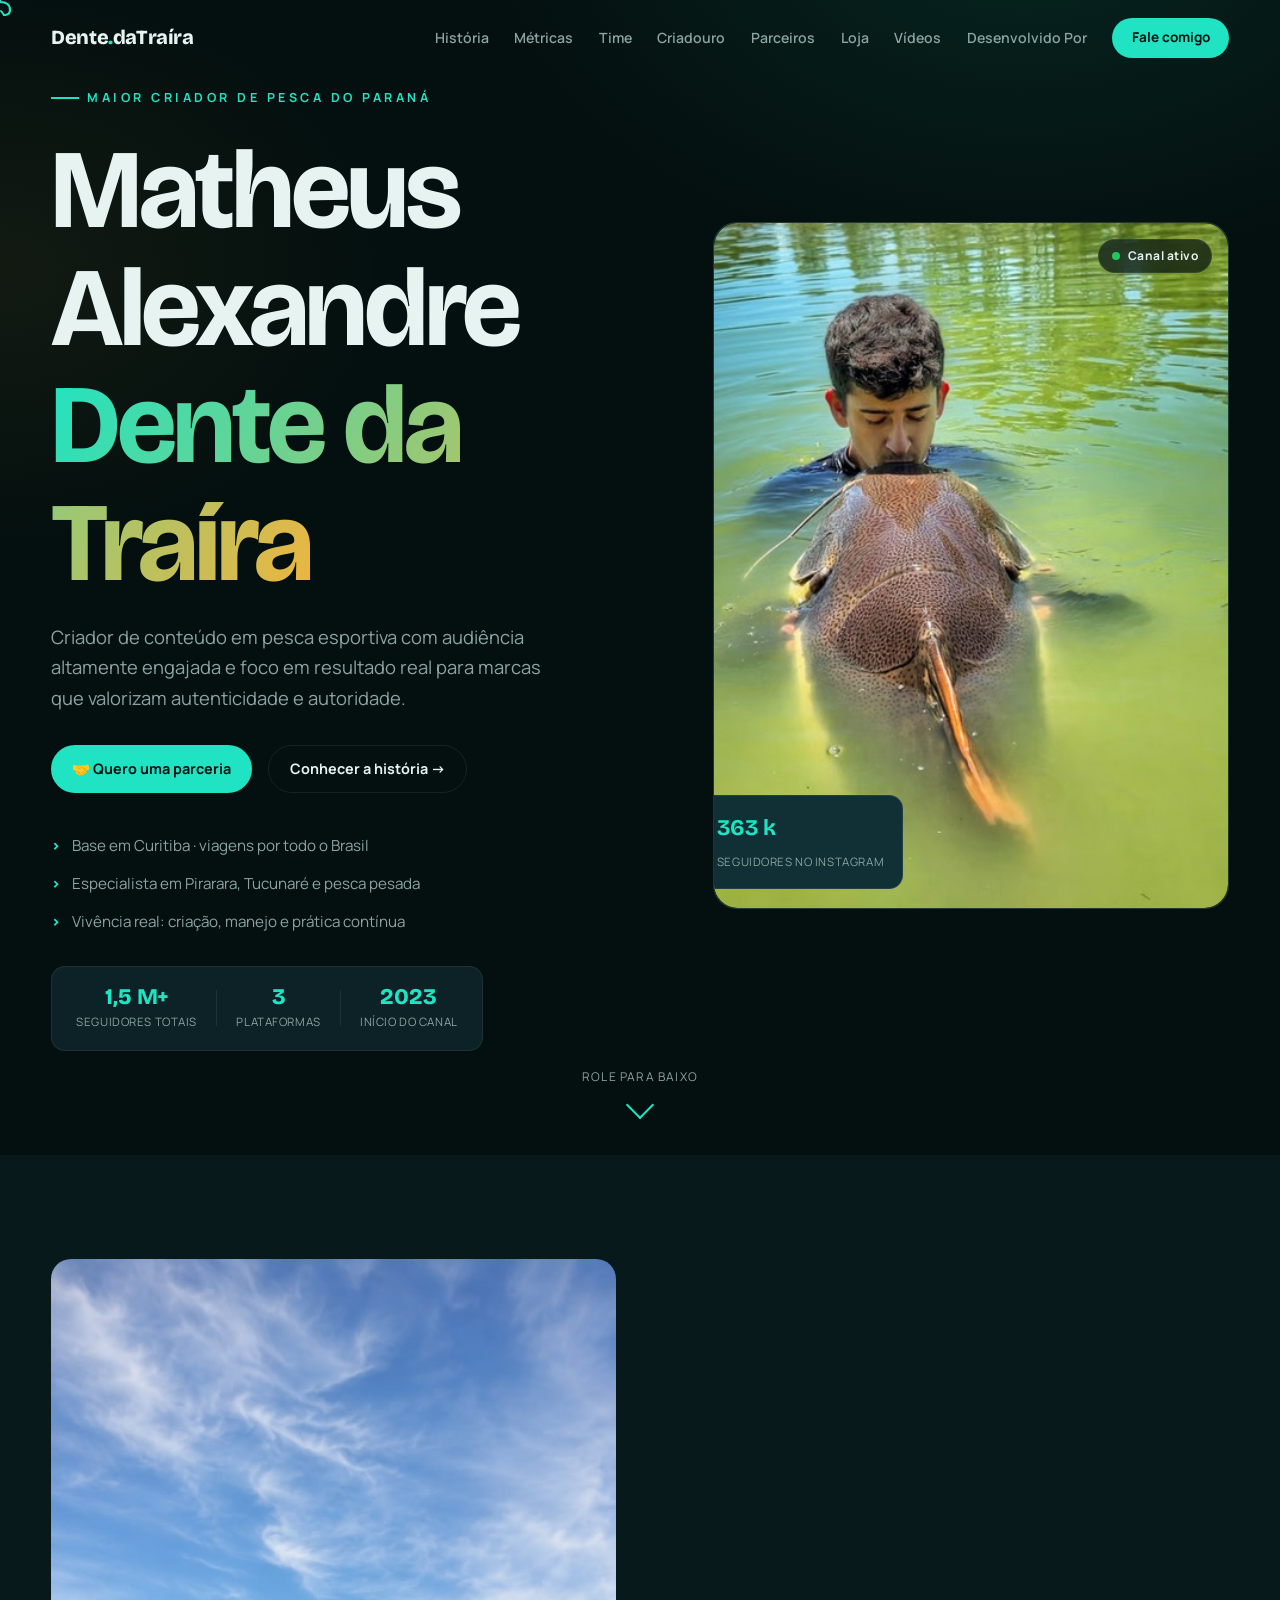
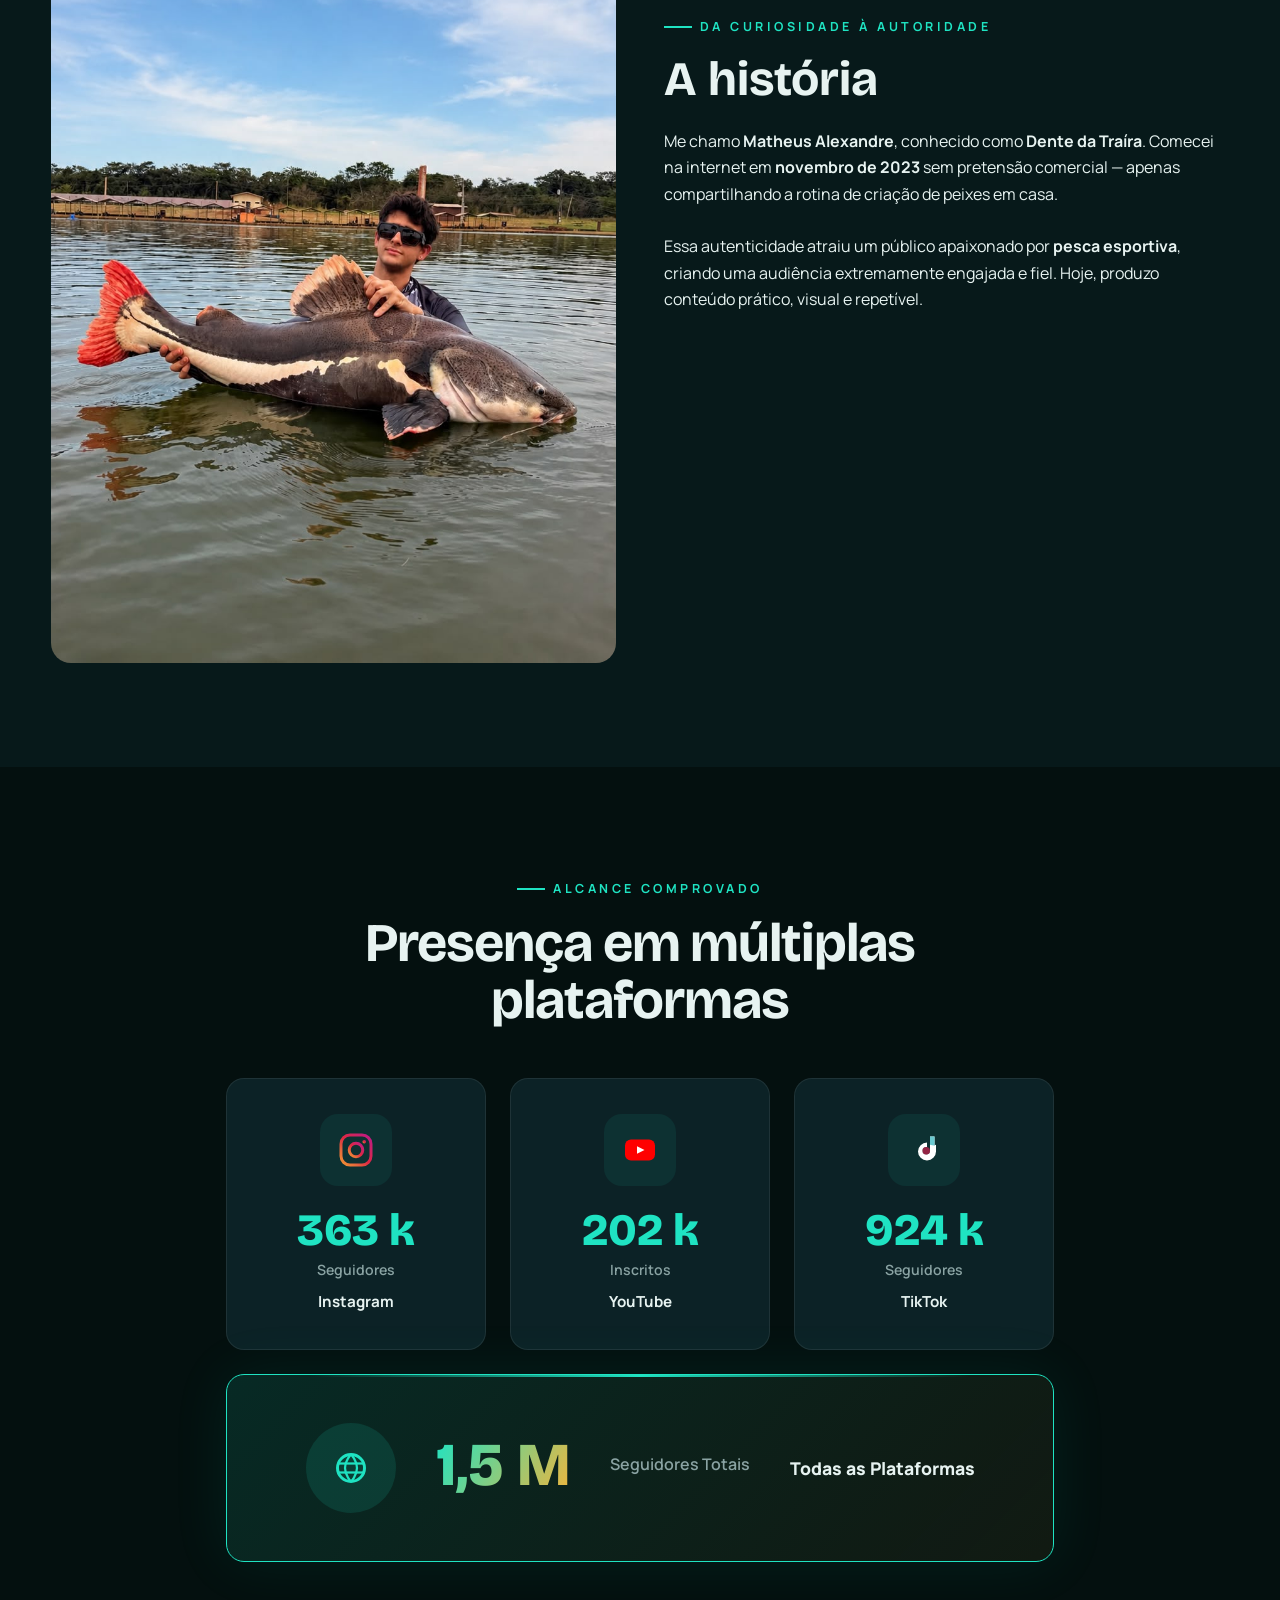
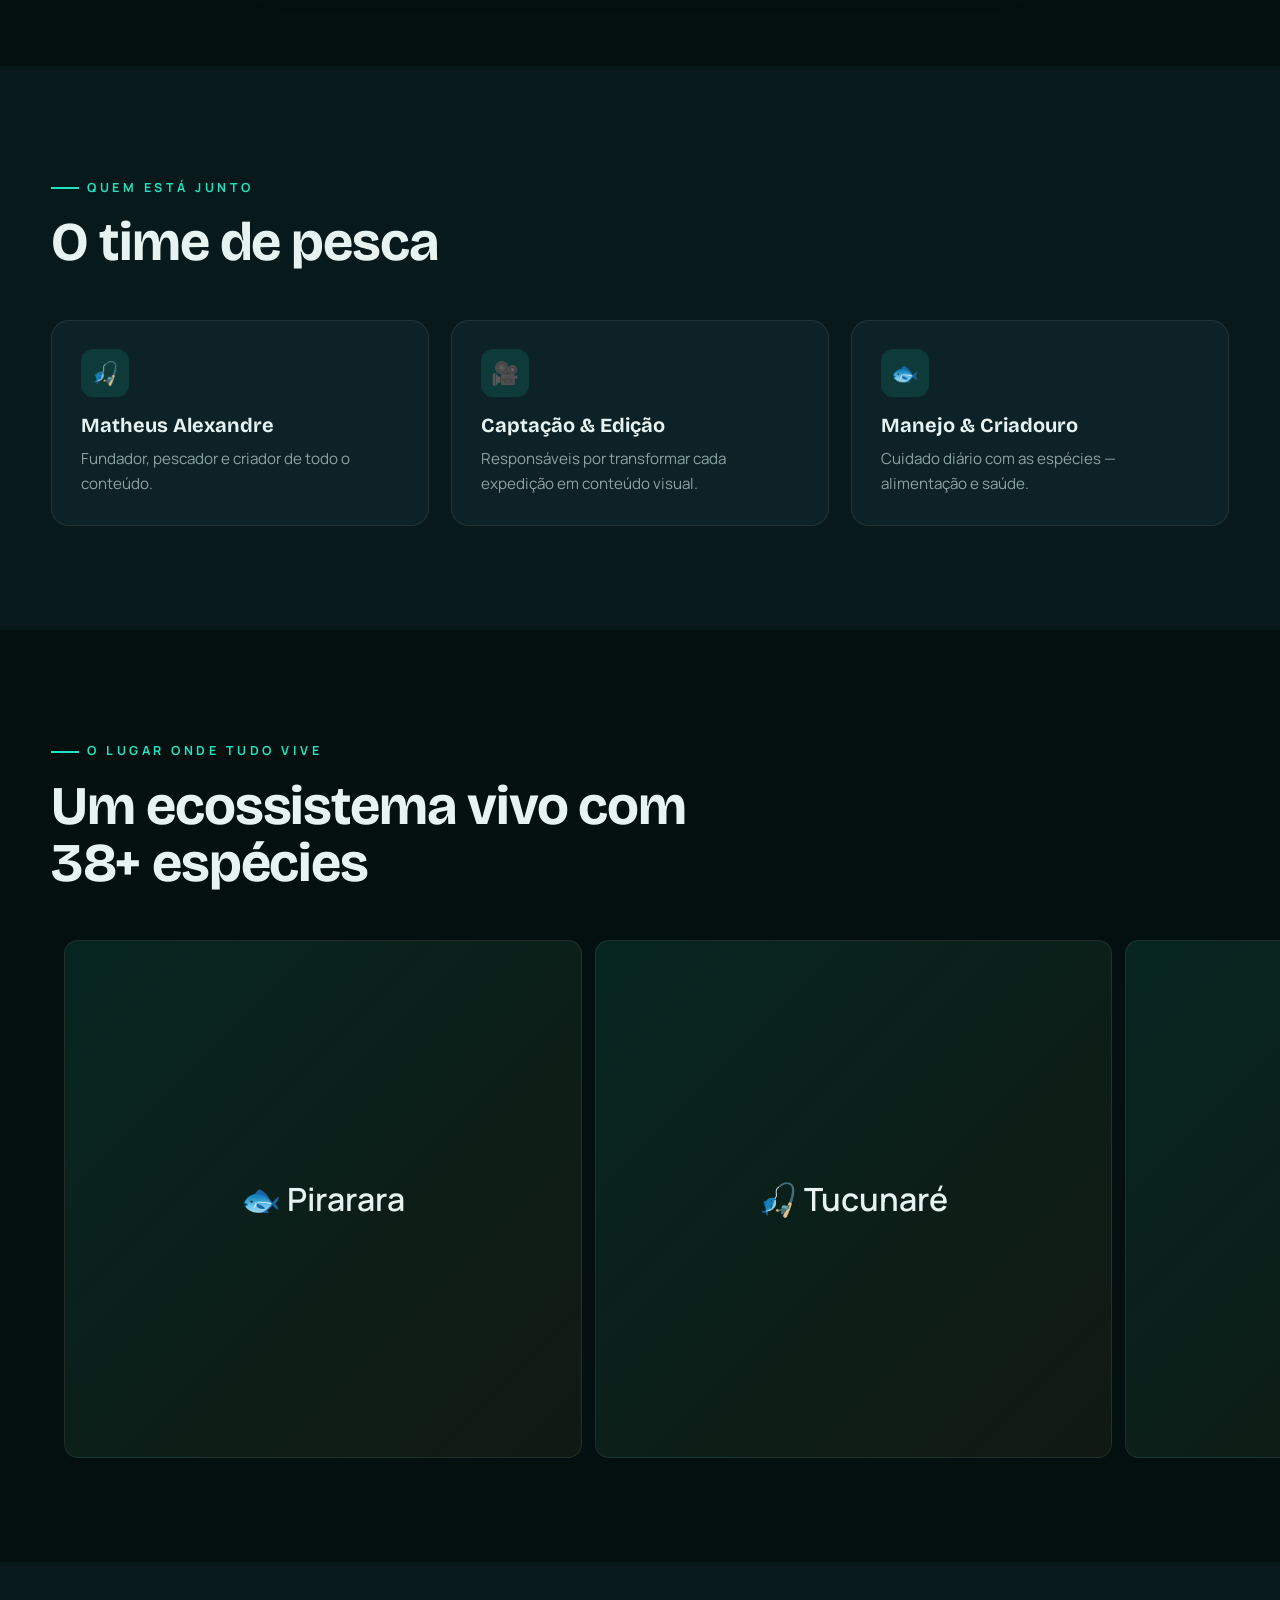
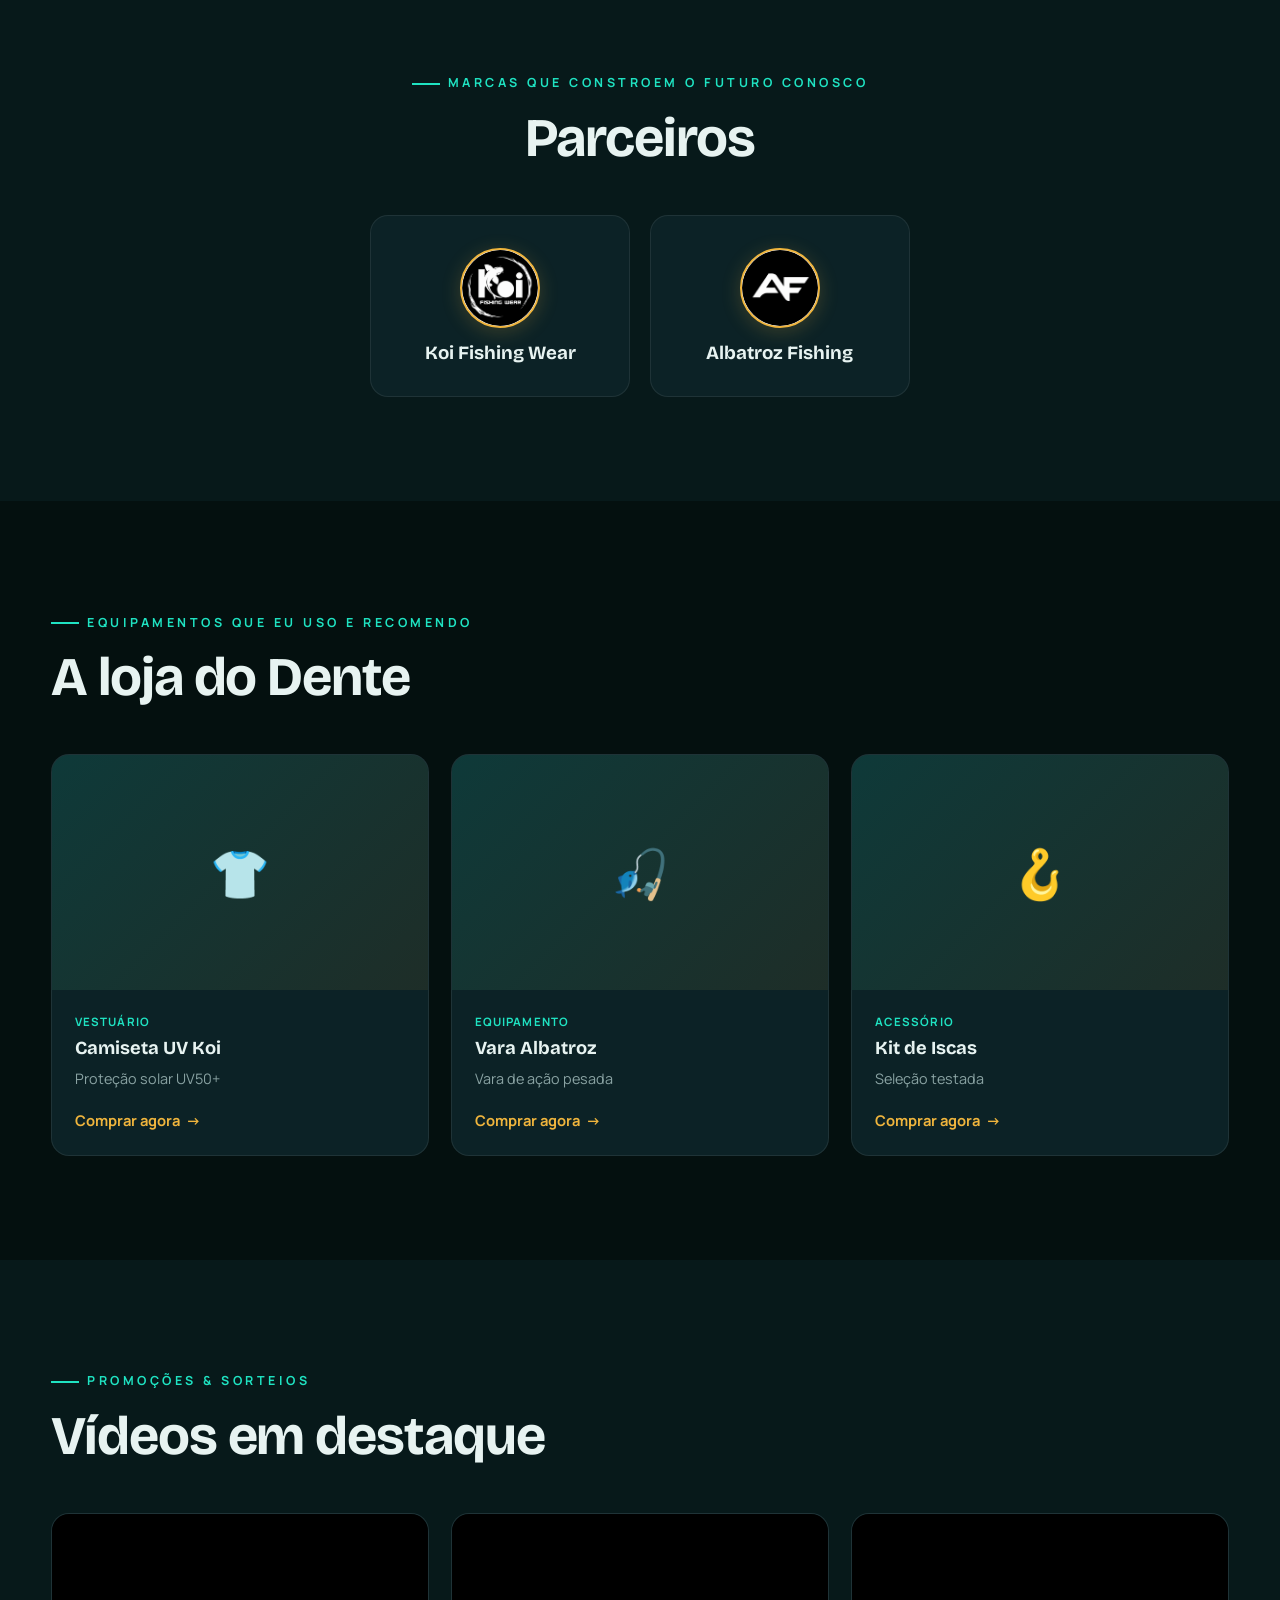
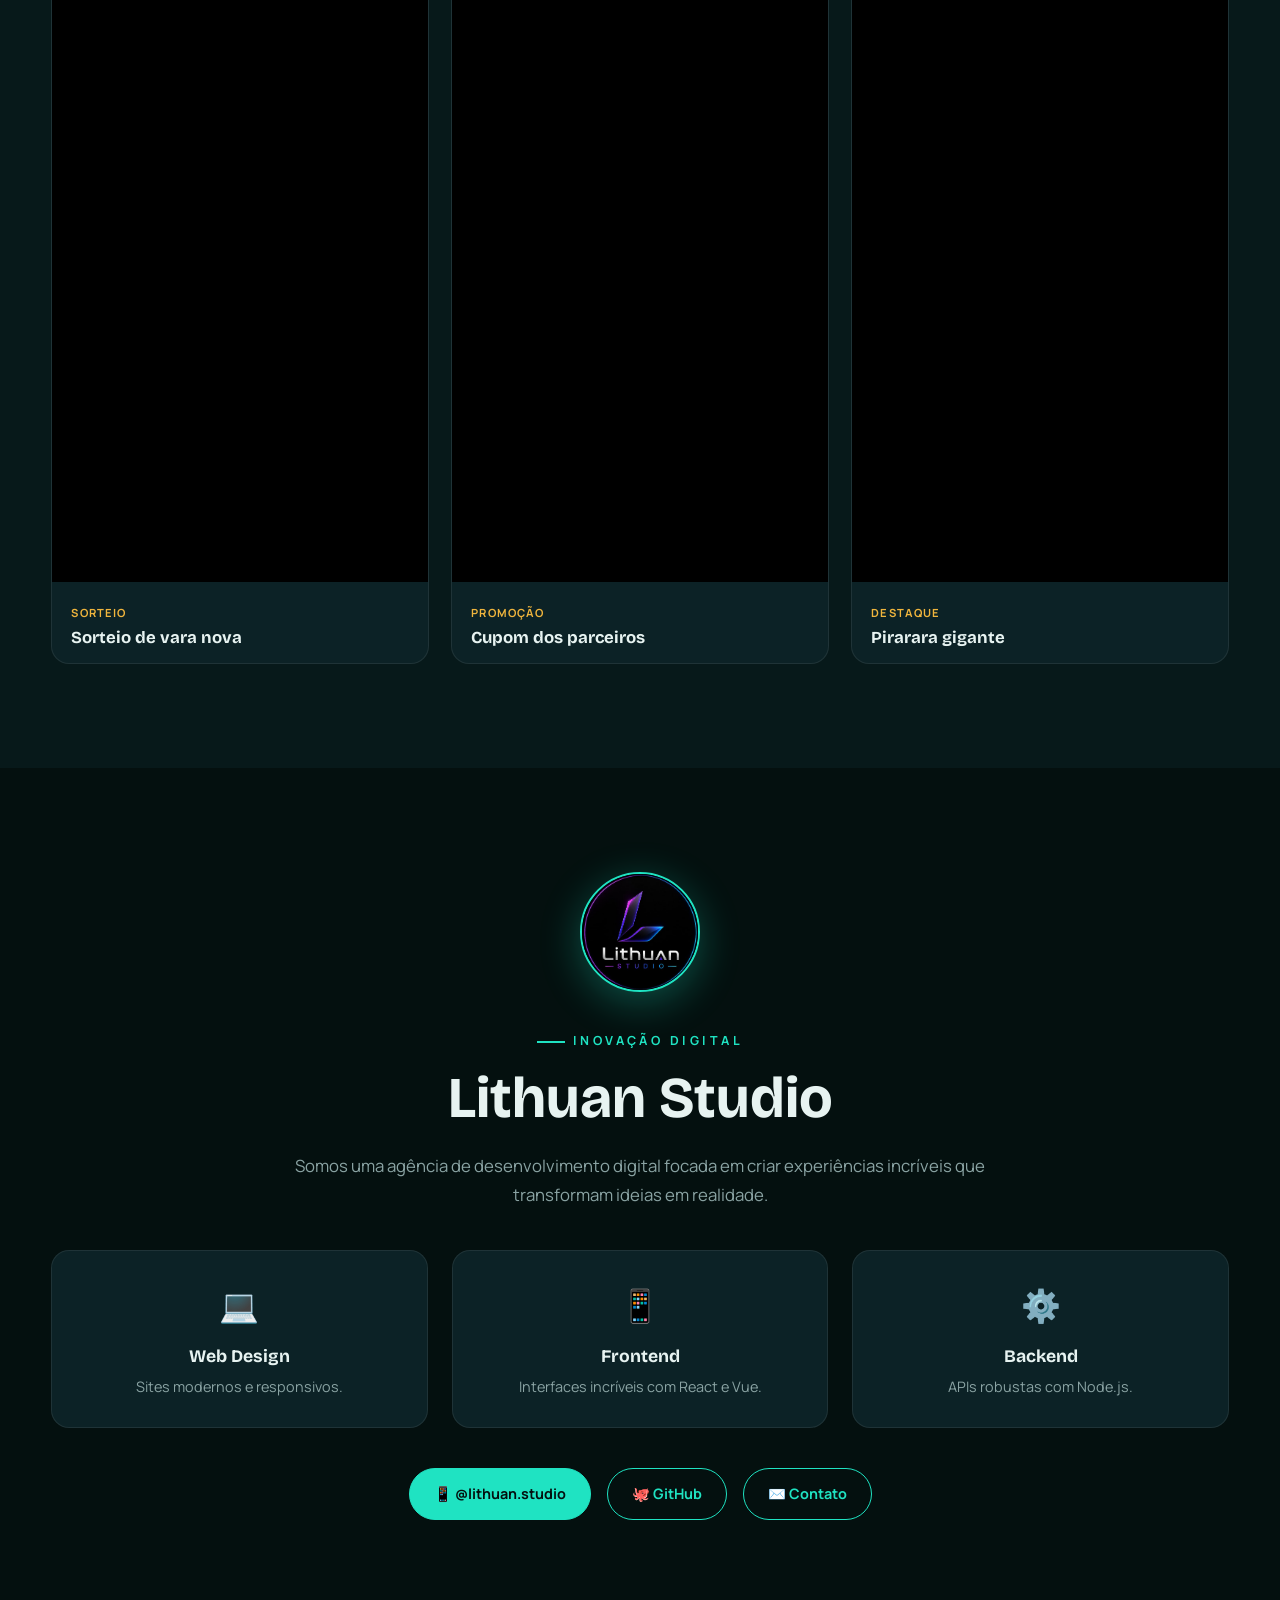
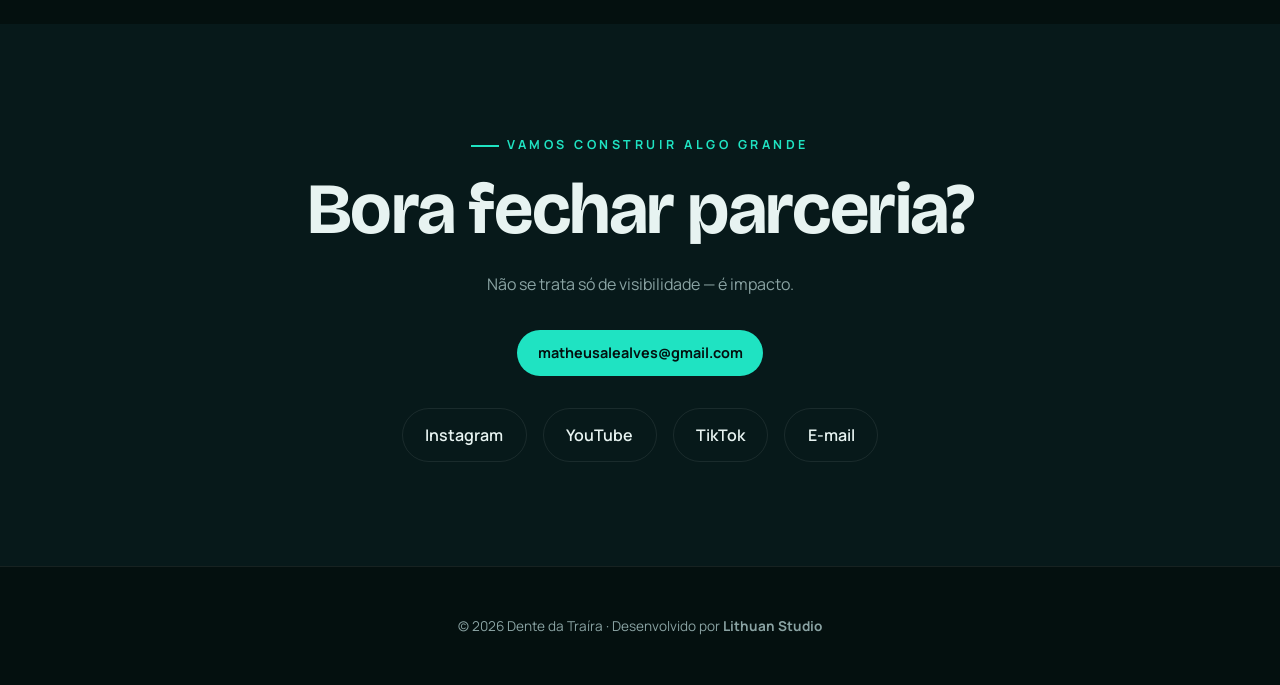
==== index.html @ 2bc0ebee "feat: versão atualizada do site" ====
<!DOCTYPE html>
<html lang="pt-BR">
<head>
  <meta charset="UTF-8" />
  <meta name="viewport" content="width=device-width, initial-scale=1.0" />
  <title>Dente da Traíra · Matheus Alexandre — Pesca Esportiva</title>

  <!-- 🔤 Fontes do Google -->
  <link rel="preconnect" href="https://fonts.googleapis.com" />
  <link rel="preconnect" href="https://fonts.gstatic.com" crossorigin />
  <link href="https://fonts.googleapis.com/css2?family=Bricolage+Grotesque:opsz,wght@12..96,400..800&family=Manrope:wght@400;500;600;700&display=swap" rel="stylesheet" />

  <!-- 🎨 CSS do site -->
  <link rel="stylesheet" href="style.css" />
</head>
<body>

  <!-- 🌊 Fundo animado -->
  <div class="ocean"></div>

  <!-- ==========================================
       📍 HEADER - Barra de navegação fixa
       ========================================== -->
  <header id="topo">
    <div class="bar wrap">
      <a href="#topo" class="logo">Dente<span>.</span>daTraíra</a>
      <nav class="menu" id="menu">
        <a href="#sobre">História</a>
        <a href="#metricas">Métricas</a>
        <a href="#time">Time</a>
        <a href="#criadouro">Criadouro</a>
        <a href="#parceiros">Parceiros</a>
        <a href="#loja">Loja</a>
        <a href="#videos">Vídeos</a>
        <a href="#desenvolvido">Desenvolvido Por</a>
        <a href="#contato" class="btn">Fale comigo</a>
        
      </nav>
      <button class="burger" id="burger" aria-label="Abrir menu">
        <span></span><span></span><span></span>
      </button>
    </div>
  </header>

  <!-- ==========================================
       🎯 HERO - Seção principal (MELHORADO)
       ========================================== -->
  <section class="hero wrap" id="inicio">

    <!-- 🌊 Partículas decorativas de fundo (bolinhas flutuantes) -->
    <div class="hero-particles" aria-hidden="true">
      <span></span><span></span><span></span>
      <span></span><span></span><span></span>
    </div>

    <div class="hero-grid">

      <!-- 📝 COLUNA ESQUERDA: texto, título, botões -->
      <div class="hero-content">

        <!-- 🏷️ Kicker: tag pequena acima do título -->
        <span class="kicker reveal">Maior criador de pesca do Paraná</span>

        <!-- 📌 Título principal -->
        <h1 class="reveal">
          Matheus<br>
          Alexandre<br>
          <span class="grad">Dente da Traíra</span>
        </h1>

        <!-- 📄 Parágrafo de descrição -->
        <p class="lead reveal">
          Criador de conteúdo em pesca esportiva com audiência altamente engajada
          e foco em resultado real para marcas que valorizam autenticidade e autoridade.
        </p>

        <!-- 🔘 Botões de ação -->
        <div class="cta-row reveal">
          <a href="#contato" class="btn">🤝 Quero uma parceria</a>
          <a href="#sobre" class="btn ghost">Conhecer a história →</a>
        </div>

        <!-- ✅ Bullets de diferenciais -->
        <ul class="hero-points reveal">
          <li>Base em Curitiba · viagens por todo o Brasil</li>
          <li>Especialista em Pirarara, Tucunaré e pesca pesada</li>
          <li>Vivência real: criação, manejo e prática contínua</li>
        </ul>

        <!-- 📊 Mini métricas rápidas abaixo dos bullets -->
        <div class="hero-mini-stats reveal">
          <div class="mini-stat">
            <b id="hero-total">1,4 M+</b>
            <small>seguidores totais</small>
          </div>
          <div class="mini-stat-sep"></div>
          <div class="mini-stat">
            <b>3</b>
            <small>plataformas</small>
          </div>
          <div class="mini-stat-sep"></div>
          <div class="mini-stat">
            <b>2023</b>
            <small>início do canal</small>
          </div>
        </div>

      </div>

      <!-- 🖼️ COLUNA DIREITA: foto + badge flutuante -->
      <div class="hero-photo reveal">

        <!-- Foto do Matheus -->
        <img src="assets/perfil.png" alt="Matheus Alexandre — Dente da Traíra" />

        <!-- 🏅 Badge de seguidores (canto inferior esquerdo) -->
        <div class="float-badge">
          <b id="hero-badge-num">363 mil</b>
          <small>SEGUIDORES NO INSTAGRAM</small>
        </div>

        <!-- 🟢 Indicador de canal ativo (canto superior direito) -->
        <div class="live-dot" aria-label="Canal ativo">
          <span class="pulse"></span>
          Canal ativo
        </div>

      </div>
    </div>

    <!-- ⬇️ Indicador de scroll (some ao rolar) -->
    <div class="scroll-hint" id="scrollHint" aria-hidden="true">
      <span>Role para baixo</span>
      <div class="arrow-down"></div>
    </div>

  </section>

  <!-- ==========================================
       📖 SOBRE - História
       ========================================== -->
  <section id="sobre" class="alt">
    <div class="wrap about-grid">
      <div>
        <img src="assets/peixegrande.png" alt="Pirarara" style="width:100%;height:100%;object-fit:cover;border-radius:20px;" />
      </div>
      <div class="reveal">
        <span class="kicker">Da curiosidade à autoridade</span>
        <h2 style="font-size:clamp(2rem,4.5vw,3rem);margin-bottom:1.5rem;">A história</h2>
        <p>Me chamo <strong>Matheus Alexandre</strong>, conhecido como <strong>Dente da Traíra</strong>. Comecei na internet em <strong>novembro de 2023</strong> sem pretensão comercial — apenas compartilhando a rotina de criação de peixes em casa.</p>
        <br>
        <p>Essa autenticidade atraiu um público apaixonado por <strong>pesca esportiva</strong>, criando uma audiência extremamente engajada e fiel. Hoje, produzo conteúdo prático, visual e repetível.</p>
      </div>
    </div>
  </section>

  <!-- ==========================================
       📊 MÉTRICAS - Instagram, YouTube, TikTok
       ========================================== -->
  <section id="metricas">
    <div class="wrap">
      <div class="section-head reveal">
        <span class="kicker">Alcance comprovado</span>
        <h2>Presença em múltiplas plataformas</h2>
      </div>
      <!-- Cards preenchidos pelo script.js -->
      <div class="metrics-grid" id="metrics-container"></div>
    </div>
  </section>

  <!-- ==========================================
       👥 TIME - Equipe
       ========================================== -->
  <section id="time" class="alt">
    <div class="wrap">
      <div class="section-head reveal">
        <span class="kicker">Quem está junto</span>
        <h2>O time de pesca</h2>
      </div>
      <div class="cards grid-3">
        <div class="card reveal"><div class="icon">🎣</div><h3>Matheus Alexandre</h3><p>Fundador, pescador e criador de todo o conteúdo.</p></div>
        <div class="card reveal"><div class="icon">🎥</div><h3>Captação & Edição</h3><p>Responsáveis por transformar cada expedição em conteúdo visual.</p></div>
        <div class="card reveal"><div class="icon">🐟</div><h3>Manejo & Criadouro</h3><p>Cuidado diário com as espécies — alimentação e saúde.</p></div>
      </div>
    </div>
  </section>

  <!-- ==========================================
       🐠 CRIADOURO - Galeria
       ========================================== -->
  <section id="criadouro">
    <div class="wrap">
      <div class="section-head reveal">
        <span class="kicker">O lugar onde tudo vive</span>
        <h2>Um ecossistema vivo com 38+ espécies</h2>
      </div>
      <div class="gallery">
        <img src="assets/pacugrande.png" alt="Pacu" style="border-radius:14px;width:100%;height:100%;object-fit:cover;" class="reveal" />
        <div class="tile reveal">🐟 Pirarara</div>
        <div class="tile reveal">🎣 Tucunaré</div>
        <div class="tile reveal">🐡 Tanque 01</div>
      </div>
    </div>
  </section>

  <!-- ==========================================
       🤝 PARCEIROS - Patrocinadores
       ========================================== -->
  <section id="parceiros" class="alt">
    <div class="wrap">
      <div class="section-head reveal" style="margin-inline:auto;text-align:center;">
        <span class="kicker" style="justify-content:center;">Marcas que constroem o futuro conosco</span>
        <h2>Parceiros</h2>
      </div>
      <!-- Preenchido pelo script.js -->
      <div class="sponsors" id="lista-patrocinadores"></div>
    </div>
  </section>

  <!-- ==========================================
       🛍️ LOJA - Afiliados
       ========================================== -->
  <section id="loja">
    <div class="wrap">
      <div class="section-head reveal">
        <span class="kicker">Equipamentos que eu uso e recomendo</span>
        <h2>A loja do Dente</h2>
      </div>
      <!-- Preenchido pelo script.js -->
      <div class="affiliates" id="lista-afiliados"></div>
    </div>
  </section>

  <!-- ==========================================
       🎬 VÍDEOS - Instagram Embeds
       ========================================== -->
  <section id="videos" class="alt">
    <div class="wrap">
      <div class="section-head reveal">
        <span class="kicker">Promoções & Sorteios</span>
        <h2>Vídeos em destaque</h2>
      </div>
      <!-- Preenchido pelo script.js -->
      <div class="videos" id="lista-videos"></div>
    </div>
  </section>

  <!-- ==========================================
       🏗️ DESENVOLVIDO POR - Agência
       ========================================== -->
  <section id="desenvolvido">
    <div class="wrap dev-section">
      <div class="dev-logo-big reveal">
        <img src="assets/lithuan-logo.png" alt="Lithuan Studio" />
      </div>
      <div class="dev-info reveal">
        <span class="kicker" style="justify-content:center;">Inovação Digital</span>
        <h2>Lithuan Studio</h2>
        <p>Somos uma agência de desenvolvimento digital focada em criar experiências incríveis que transformam ideias em realidade.</p>
      </div>
      <div class="dev-services reveal">
        <div class="dev-service"><div class="icon">💻</div><h3>Web Design</h3><p>Sites modernos e responsivos.</p></div>
        <div class="dev-service"><div class="icon">📱</div><h3>Frontend</h3><p>Interfaces incríveis com React e Vue.</p></div>
        <div class="dev-service"><div class="icon">⚙️</div><h3>Backend</h3><p>APIs robustas com Node.js.</p></div>
      </div>
      <div class="dev-contact reveal">
        <a href="https://instagram.com/lithuan.studio" target="_blank">📱 @lithuan.studio</a>
        <a href="https://github.com/lithuan" target="_blank">🐙 GitHub</a>
        <a href="mailto:contato@lithuan.studio">✉️ Contato</a>
      </div>
    </div>
  </section>

  <!-- ==========================================
       📞 CONTATO - CTA Final
       ========================================== -->
  <section id="contato" class="alt">
    <div class="wrap contact">
      <span class="kicker reveal" style="justify-content:center;">Vamos construir algo grande</span>
      <h2 class="big reveal">Bora fechar parceria?</h2>
      <p class="reveal" style="color:var(--muted);max-width:50ch;margin:0 auto;">Não se trata só de visibilidade — é impacto.</p>
      <div class="reveal" style="margin-top:2rem;">
        <a href="mailto:matheusalealves@gmail.com" class="btn">matheusalealves@gmail.com</a>
      </div>
      <div class="socials reveal">
        <a href="https://www.instagram.com/dentedatraira/" target="_blank">Instagram</a>
        <a href="https://www.youtube.com/@dentedatraira" target="_blank">YouTube</a>
        <a href="https://www.tiktok.com/@matheusalexandre_" target="_blank">TikTok</a>
        <a href="mailto:matheusalealves@gmail.com">E-mail</a>
      </div>
    </div>
  </section>

  <!-- 🔗 FOOTER -->
  <footer>
    <div class="wrap">© <span id="ano"></span> Dente da Traíra · Desenvolvido por <strong>Lithuan Studio</strong></div>
  </footer>

  <!-- ⚙️ JavaScript do site -->
  <script src="script.js"></script>

</body>
</html>
---- style.css ----
/* =============================================
   🎨 DENTE DA TRAÍRA - ESTILOS CSS
   Arquivo: style.css
   ============================================= */

/* ---- VARIÁVEIS DE COR ---- */
:root{
  --bg:#04100f;
  --bg-2:#07191a;
  --surface:#0c2226;
  --surface-2:#103035;
  --line:rgba(255,255,255,.08);
  --text:#e7f3f1;
  --muted:#8aa3a3;
  --aqua:#1fe3c2;
  --gold:#f0b53d;
  --radius:18px;
  --maxw:1200px;
}

/* ---- RESET GERAL ---- */
*{margin:0;padding:0;box-sizing:border-box;}
html{scroll-behavior:smooth;}
body{background:var(--bg);color:var(--text);font-family:'Manrope',sans-serif;line-height:1.65;overflow-x:hidden;-webkit-font-smoothing:antialiased;}
a{color:inherit;text-decoration:none;}
img{max-width:100%;display:block;}
h1,h2,h3,h4{font-family:'Bricolage Grotesque',sans-serif;line-height:1.05;font-weight:700;}

/* ---- CURSOR PERSONALIZADO (Anzol) ---- */

/* Esconde o cursor padrão do sistema em todo o site */
*, *::before, *::after {
  cursor: none !important;
}

/* O cursor é um <div> criado pelo JavaScript */
.cursor {
  position: fixed;          /* fica sempre visível na tela */
  top: 0;
  left: 0;
  width: 32px;
  height: 32px;
  pointer-events: none;     /* não interfere com cliques */
  z-index: 9999;            /* fica acima de tudo */
  transform: translate(-50%, -50%); /* centraliza no ponteiro */
  transition: transform .1s ease, opacity .2s ease;
  /* A posição real é controlada pelo JS */
  will-change: left, top;   /* dica ao browser para animar melhor */
}

/* Quando passa em cima de link ou botão — cresce um pouco */
.cursor.hover {
  transform: translate(-50%, -50%) scale(1.4);
}

/* Quando clica — encolhe */
.cursor.click {
  transform: translate(-50%, -50%) scale(0.8);
}

/* Some quando o mouse sai da janela */
.cursor.hidden {
  opacity: 0;
}


/* ---- LAYOUT ---- */
.wrap{width:min(92%,var(--maxw));margin-inline:auto;}
.kicker{display:inline-flex;align-items:center;gap:.5rem;font-size:.78rem;letter-spacing:.28em;text-transform:uppercase;color:var(--aqua);font-weight:700;margin-bottom:1rem;}
.kicker::before{content:'';width:28px;height:2px;background:var(--aqua);display:inline-block;}

/* ---- FUNDO ANIMADO ---- */
.ocean{position:fixed;inset:0;z-index:-2;pointer-events:none;
  background:radial-gradient(900px 600px at 80% -10%,rgba(31,227,194,.10),transparent 60%),
  radial-gradient(700px 500px at 0% 30%,rgba(240,181,61,.06),transparent 55%),var(--bg);
  animation:drift 24s ease-in-out infinite alternate;}
@keyframes drift{from{transform:translate(0,0)}to{transform:translate(-3%,2%)}}


/* ---- HEADER ---- */
header {
  position: fixed;
  top: 0;
  left: 0;
  right: 0;
  z-index: 50;
  /* Fundo transparente por padrão — fica sobre o hero */
}

/* Barra interna: logo à esquerda, menu à direita */
header .bar {
  display: flex;
  align-items: center;
  justify-content: space-between;
  padding: 1.1rem 0; /* ← tamanho fixo, nunca encolhe */
  width: min(92%, var(--maxw));
  margin-inline: auto;
  transition: background .35s ease, border-color .35s ease;
}

/* Ao rolar: fundo escuro fosco aparece — mas o tamanho não muda */
header.scrolled .bar {
  backdrop-filter: blur(14px);
  -webkit-backdrop-filter: blur(14px); /* Safari */
  background: rgba(4,16,15,.82);
  border-bottom: 1px solid var(--line);
  padding: 1.1rem min(4%, calc((100vw - var(--maxw)) / 2));
}

/* ---- LOGO ---- */
.logo {
  font-family: 'Bricolage Grotesque', sans-serif;
  font-weight: 800;
  font-size: 1.25rem;
  letter-spacing: -.02em;
  color: var(--text);
  white-space: nowrap;
}
.logo span { color: var(--aqua); } /* o ponto verde */

/* ---- MENU DE NAVEGAÇÃO ---- */
nav.menu {
  display: flex;
  gap: 1.6rem;
  align-items: center;
}

/* Links do menu */
nav.menu a {
  font-size: .88rem;
  color: var(--muted);
  font-weight: 600;
  transition: color .2s;
  position: relative;
  white-space: nowrap;
}
nav.menu a:hover { color: var(--text); }

/* Sublinhado animado ao hover */
nav.menu a::after {
  content: '';
  position: absolute;
  left: 0;
  bottom: -5px;
  height: 2px;
  width: 0;
  background: var(--aqua);
  transition: width .25s;
}
nav.menu a:hover::after { width: 100%; }

/* Botão "Fale comigo" — destaque verde */
nav.menu a.btn {
  background: var(--aqua);
  color: #04100f;
  padding: .55rem 1.2rem;
  border-radius: 999px;
  font-weight: 700;
  font-size: .85rem;
  border: none;
  transition: transform .2s, box-shadow .2s;
}
nav.menu a.btn:hover {
  transform: translateY(-2px);
  box-shadow: 0 8px 24px rgba(31,227,194,.35);
  color: #04100f;
}
/* Remove o sublinhado do botão */
nav.menu a.btn::after { display: none; }

/* ---- BOTÕES ---- */
.btn{display:inline-flex;align-items:center;gap:.5rem;padding:.7rem 1.3rem;border-radius:999px;font-weight:700;font-size:.9rem;background:var(--aqua);color:#04100f;transition:.25s;border:none;cursor:pointer;}
.btn:hover{transform:translateY(-2px);box-shadow:0 10px 30px rgba(31,227,194,.3);}
.btn.ghost{background:transparent;color:var(--text);border:1px solid var(--line);}
.btn.ghost:hover{border-color:var(--aqua);box-shadow:none;}

/* ---- HAMBURGER MOBILE ---- */
.burger{display:none;flex-direction:column;gap:5px;background:none;border:none;cursor:pointer;}
.burger span{width:26px;height:2px;background:var(--text);transition:.3s;}

/* ---- HERO ---- */
.hero {
  min-height: 100vh;
  display: flex;
  align-items: center;
  position: relative;
  padding-top: 5rem;
  overflow: hidden; /* evita scroll horizontal das partículas */
}

/* Grid de 2 colunas: texto | foto */
.hero-grid {
  display: grid;
  grid-template-columns: 1.1fr 0.9fr;
  gap: 2rem;
  align-items: center;
}

/* Coluna do texto */
.hero-content { position: relative; z-index: 1; }

/* Título grande */
.hero h1 {
  font-size: clamp(3rem, 9vw, 7rem);
  letter-spacing: -.03em;
  margin: .5rem 0 1.2rem;
}

/* Degradê no "Dente da Traíra" */
.hero h1 .grad {
  background: linear-gradient(120deg, var(--aqua), var(--gold));
  -webkit-background-clip: text;
  background-clip: text;
  color: transparent;
}

/* Parágrafo descritivo */
.hero p.lead {
  color: var(--muted);
  font-size: 1.15rem;
  max-width: 46ch;
  margin-bottom: 2rem;
}

/* Linha de botões */
.hero .cta-row {
  display: flex;
  gap: 1rem;
  flex-wrap: wrap;
}

/* Lista de bullets */
.hero-points {
  list-style: none;
  margin-top: 2.5rem;
  display: grid;
  gap: .8rem;
}
.hero-points li {
  display: flex;
  gap: .7rem;
  align-items: flex-start;
  color: var(--muted);
  font-size: .95rem;
}
.hero-points li::before {
  content: '›';
  color: var(--aqua);
  font-weight: 800;
}

/* ---- MINI STATS (abaixo dos bullets) ---- */
/* Bloco que mostra 3 números rápidos: total de seguidores, plataformas, ano */
.hero-mini-stats {
  display: flex;
  align-items: center;
  gap: 1.2rem;
  margin-top: 2rem;
  padding: 1.2rem 1.5rem;
  background: var(--surface);
  border: 1px solid var(--line);
  border-radius: 14px;
  width: fit-content;
}
.mini-stat {
  display: flex;
  flex-direction: column;
  align-items: center;
  gap: .2rem;
}
.mini-stat b {
  font-family: 'Bricolage Grotesque', sans-serif;
  font-size: 1.4rem;
  color: var(--aqua);
  font-weight: 800;
  line-height: 1;
}
.mini-stat small {
  color: var(--muted);
  font-size: .72rem;
  letter-spacing: .05em;
  text-transform: uppercase;
}
/* Separador vertical entre os stats */
.mini-stat-sep {
  width: 1px;
  height: 36px;
  background: var(--line);
}

/* ---- FOTO DO HERO ---- */
.hero-photo {
  position: relative;
  aspect-ratio: 3/4;
  border-radius: 24px;
  overflow: hidden;
  border: 1px solid var(--line);
  background: linear-gradient(135deg, rgba(31,227,194,.15) 0%, rgba(240,181,61,.1) 100%);
}
.hero-photo img {
  width: 100%;
  height: 100%;
  object-fit: cover;
  border-radius: 24px;
  display: block;
}

/* ---- BADGE FLUTUANTE (seguidores) ---- */
.float-badge {
  position: absolute;
  bottom: 1.2rem;
  left: -1rem;          /* fica um pouco pra fora da foto */
  background: var(--surface-2);
  border: 1px solid var(--line);
  border-radius: 14px;
  padding: .9rem 1.1rem;
  backdrop-filter: blur(8px);
  /* Animação de entrada: desliza da esquerda */
  animation: badgeIn .8s .5s both;
}
@keyframes badgeIn {
  from { opacity: 0; transform: translateX(-20px); }
  to   { opacity: 1; transform: translateX(0); }
}
.float-badge b {
  font-family: 'Bricolage Grotesque', sans-serif;
  font-size: 1.4rem;
  color: var(--aqua);
  display: block;
}
.float-badge small {
  color: var(--muted);
  font-size: .72rem;
  letter-spacing: .05em;
}

/* ---- LIVE DOT (indicador "canal ativo") ---- */
.live-dot {
  position: absolute;
  top: 1rem;
  right: 1rem;
  display: flex;
  align-items: center;
  gap: .5rem;
  background: rgba(4,16,15,.7);
  border: 1px solid var(--line);
  border-radius: 999px;
  padding: .4rem .8rem;
  font-size: .75rem;
  font-weight: 700;
  color: var(--text);
  backdrop-filter: blur(8px);
  letter-spacing: .04em;
}
/* Bolinha verde pulsando dentro do live-dot */
.pulse {
  width: 8px;
  height: 8px;
  border-radius: 50%;
  background: #22c55e;
  display: inline-block;
  animation: pulse 2s infinite;
}
@keyframes pulse {
  0%, 100% { opacity: 1; transform: scale(1); }
  50%       { opacity: .5; transform: scale(.7); }
}

/* ---- PARTÍCULAS DECORATIVAS ---- */
/* Container fixo que cobre toda a seção hero */
.hero-particles {
  position: absolute;
  inset: 0;
  pointer-events: none; /* não interfere com cliques */
  z-index: 0;
  overflow: hidden;
}
/* Cada <span> é uma bolinha circular flutuante */
.hero-particles span {
  position: absolute;
  border-radius: 50%;
  background: var(--aqua);
  opacity: .06;       /* bem sutil para não distrair */
  animation: floatUp 12s infinite linear;
  bottom: -20%;       /* começa abaixo da tela */
}
/* Tamanhos, posições e tempos diferentes para cada bolinha */
.hero-particles span:nth-child(1) { width:80px;  height:80px;  left:10%; animation-delay:0s;   animation-duration:14s; }
.hero-particles span:nth-child(2) { width:40px;  height:40px;  left:25%; animation-delay:3s;   animation-duration:10s; }
.hero-particles span:nth-child(3) { width:120px; height:120px; left:60%; animation-delay:1.5s; animation-duration:18s; }
.hero-particles span:nth-child(4) { width:30px;  height:30px;  left:75%; animation-delay:5s;   animation-duration:12s; }
.hero-particles span:nth-child(5) { width:60px;  height:60px;  left:40%; animation-delay:7s;   animation-duration:16s; }
.hero-particles span:nth-child(6) { width:20px;  height:20px;  left:85%; animation-delay:2s;   animation-duration:9s;  }

/* As bolinhas sobem de baixo para cima e somem */
@keyframes floatUp {
  0%   { transform: translateY(110vh) scale(.8); opacity: 0; }
  10%  { opacity: .06; }
  90%  { opacity: .06; }
  100% { transform: translateY(-10vh) scale(1.1); opacity: 0; }
}

/* ---- INDICADOR DE SCROLL ---- */
.scroll-hint {
  position: absolute;
  bottom: 2.5rem;
  left: 50%;
  transform: translateX(-50%);
  display: flex;
  flex-direction: column;
  align-items: center;
  gap: .5rem;
  color: var(--muted);
  font-size: .75rem;
  letter-spacing: .1em;
  text-transform: uppercase;
  opacity: 1;
  transition: opacity .5s;
  pointer-events: none;
}
/* Classe adicionada pelo JS quando o usuário rola a página */
.scroll-hint.hidden {
  opacity: 0;
}
/* Seta animada para baixo */
.arrow-down {
  width: 20px;
  height: 20px;
  border-right: 2px solid var(--aqua);
  border-bottom: 2px solid var(--aqua);
  transform: rotate(45deg);
  animation: bounce 1.5s infinite;
}
@keyframes bounce {
  0%, 100% { transform: rotate(45deg) translateY(0); }
  50%       { transform: rotate(45deg) translateY(5px); }
}

/* ---- SEÇÕES ---- */
section{padding:6.5rem 0;position:relative;}
section.alt{background:var(--bg-2);}
.section-head{max-width:640px;margin-bottom:3rem;}
.section-head h2{font-size:clamp(2rem,5vw,3.4rem);letter-spacing:-.02em;}
.about-grid{display:grid;grid-template-columns:1fr 1fr;gap:3rem;align-items:center;}

/* ---- MÉTRICAS ---- */

/* Cabeçalho da seção centralizado */
#metricas .section-head {
  text-align: center;
  margin-inline: auto;
  margin-bottom: 3rem;
}
#metricas .section-head .kicker {
  justify-content: center; /* centraliza o kicker com a barrinha */
}

/* Grid dos cards — 3 colunas centralizadas */
.metrics-grid {
  display: grid;
  grid-template-columns: repeat(3, minmax(0, 260px));
  gap: 1.5rem;
  margin-top: 1rem;
  justify-content: center; /* ← centraliza o grupo de cards */
}

/* Card individual */
.metric-card {
  background: var(--surface);
  border: 1.5px solid var(--line);
  border-radius: var(--radius);
  padding: 2.2rem 1.5rem;
  text-align: center;
  transition: all .3s cubic-bezier(.2,.7,.2,1);
  display: flex;
  flex-direction: column;
  align-items: center;
  position: relative;
  overflow: hidden;
}

/* Brilho que passa ao hover */
.metric-card::before {
  content: '';
  position: absolute;
  top: 0; left: -100%;
  width: 100%; height: 100%;
  background: linear-gradient(90deg, transparent, rgba(31,227,194,.08), transparent);
  transition: left .6s;
  pointer-events: none;
}
.metric-card:hover::before { left: 100%; }
.metric-card:hover {
  transform: translateY(-8px);
  border-color: var(--aqua);
  background: var(--surface-2);
  box-shadow: 0 12px 40px rgba(31,227,194,.15);
}

/* Ícone SVG — caixa quadrada com fundo sutil */
.metric-icon {
  width: 72px;
  height: 72px;
  display: flex;
  align-items: center;
  justify-content: center;
  background: rgba(31,227,194,.08);
  border-radius: 18px;
  margin-bottom: 1.4rem;
  transition: transform .3s;
}
.metric-card:hover .metric-icon { transform: scale(1.1) rotate(-3deg); }

/* Número grande */
.metric-number {
  font-family: 'Bricolage Grotesque', sans-serif;
  font-size: 2.8rem;
  color: var(--aqua);
  font-weight: 800;
  margin-bottom: .3rem;
  line-height: 1;
}

.metric-label {
  color: var(--muted);
  font-size: .88rem;
  font-weight: 600;
  margin-bottom: .5rem;
}

.metric-platform {
  color: var(--text);
  font-size: .95rem;
  font-weight: 700;
}

/* Card TOTAL — destaque especial */
.metric-card.total {
  grid-column: 1 / -1;
  width: 100%;
  background: linear-gradient(135deg, rgba(31,227,194,.12), rgba(240,181,61,.06));
  border: 1.5px solid var(--aqua);
  padding: 3rem 2rem;
  flex-direction: row;          /* ícone + número lado a lado */
  justify-content: center;
  align-items: center;
  gap: 2.5rem;
  border-radius: var(--radius);
  box-shadow: 0 0 60px rgba(31,227,194,.08);
}

/* Lado esquerdo: ícone do globo */
.metric-card.total .metric-icon {
  width: 90px;
  height: 90px;
  background: rgba(31,227,194,.15);
  border-radius: 50%;
  flex-shrink: 0;
  margin-bottom: 0; /* remove margem que era pro layout vertical */
}

/* Lado direito: textos empilhados */
.metric-card.total .metric-texts {
  display: flex;
  flex-direction: column;
  align-items: flex-start;
  gap: .3rem;
}

.metric-card.total .metric-number {
  font-size: 4.5rem;
  line-height: 1;
  background: linear-gradient(120deg, var(--aqua), var(--gold));
  -webkit-background-clip: text;
  background-clip: text;
  color: transparent;           /* número com degradê aqua → dourado */
}

.metric-card.total .metric-label {
  font-size: 1rem;
  color: var(--muted);
}

.metric-card.total .metric-platform {
  font-size: 1.1rem;
  color: var(--text);
  font-weight: 800;
}

/* Linha brilhante no topo do card total */
.metric-card.total::after {
  content: '';
  position: absolute;
  top: 0; left: 10%; right: 10%;
  height: 2px;
  background: linear-gradient(90deg, transparent, var(--aqua), transparent);
  border-radius: 999px;
}

/* Mobile: volta pra layout vertical */
@media (max-width: 560px) {
  .metric-card.total {
    flex-direction: column;
    gap: 1rem;
  }
  .metric-card.total .metric-texts { align-items: center; }
  .metric-card.total .metric-number { font-size: 3.2rem; }
}

.metric-card.total .metric-number {
  font-size: 3.8rem;
}
.metric-card.total .metric-icon {
  background: rgba(31,227,194,.12);
  border-radius: 50%; /* ícone do globo fica redondo */
}

/* ---- RESPONSIVO ---- */
@media (max-width: 900px) {
  .metrics-grid {
    grid-template-columns: repeat(3, 1fr); /* mantém 3 colunas no tablet */
  }
}
@media (max-width: 560px) {
  .metrics-grid {
    grid-template-columns: 1fr; /* 1 coluna no mobile */
  }
  .metric-card.total { max-width: 100%; }
}


/* ---- CARDS ---- */
.cards{display:grid;gap:1.4rem;}
.grid-3{grid-template-columns:repeat(3,1fr);}
.card{background:var(--surface);border:1px solid var(--line);border-radius:var(--radius);padding:1.8rem;transition:.3s;}
.card:hover{transform:translateY(-6px);border-color:rgba(31,227,194,.35);background:var(--surface-2);}
.card h3{font-size:1.25rem;margin-bottom:.6rem;}
.card p{color:var(--muted);font-size:.95rem;}
.card .icon{width:48px;height:48px;border-radius:12px;display:grid;place-items:center;background:rgba(31,227,194,.12);color:var(--aqua);margin-bottom:1.1rem;font-size:1.4rem;}

/* ---- GALERIA ---- */
.gallery{display:grid;grid-template-columns:repeat(4,1fr);gap:.8rem;}
.gallery .tile{aspect-ratio:1;border-radius:14px;border:1px solid var(--line);background:linear-gradient(135deg,rgba(31,227,194,.1),rgba(240,181,61,.06));display:grid;place-items:center;color:var(--text);font-size:2rem;text-align:center;padding:.5rem;transition:.3s;font-weight:600;}
.gallery .tile:hover{transform:scale(1.05);border-color:var(--aqua);}

/* ---- PARCEIROS ---- */
.sponsors{display:flex;flex-wrap:wrap;gap:1.2rem;justify-content:center;}
.sponsor{flex:1 1 220px;max-width:260px;background:var(--surface);border:1px solid var(--line);border-radius:var(--radius);padding:2rem;text-align:center;transition:.3s;}
.sponsor:hover{transform:translateY(-5px);border-color:var(--gold);}
.sponsor .badge{width:64px;height:64px;margin:0 auto 1rem;border-radius:16px;display:grid;place-items:center;background:rgba(240,181,61,.12);color:var(--gold);font-size:1.6rem;font-weight:800;}

/* ---- Logo dos parceiros (imagem real) ---- */
.logo-box {
  width: 80px;
  height: 80px;
  margin: 0 auto 1rem;
  border-radius: 50%;        /* deixa a foto redonda, igual Instagram */
  overflow: hidden;
  border: 2px solid var(--gold);
  box-shadow: 0 4px 20px rgba(240,181,61,.2);
  background: #fff;          /* fundo branco caso a logo tenha transparência */
}

.logo-box img {
  width: 100%;
  height: 100%;
  object-fit: cover;         /* preenche o círculo sem distorcer */
  display: block;
}


/* ---- LOJA ---- */
.affiliates{display:grid;grid-template-columns:repeat(3,1fr);gap:1.4rem;}
.aff-card{background:var(--surface);border:1px solid var(--line);border-radius:var(--radius);overflow:hidden;transition:.3s;display:flex;flex-direction:column;}
.aff-card:hover{transform:translateY(-6px);border-color:var(--gold);box-shadow:0 20px 50px rgba(0,0,0,.4);}
.aff-thumb{aspect-ratio:16/10;background:linear-gradient(135deg,rgba(31,227,194,.12),rgba(240,181,61,.08));display:grid;place-items:center;color:var(--gold);font-size:3rem;font-weight:600;}
.aff-body{padding:1.4rem;display:flex;flex-direction:column;gap:.5rem;flex:1;}
.aff-body .tag{font-size:.72rem;letter-spacing:.1em;text-transform:uppercase;color:var(--aqua);font-weight:700;}
.aff-body h3{font-size:1.15rem;}
.aff-body p{color:var(--muted);font-size:.9rem;flex:1;}
.aff-link{margin-top:.6rem;display:inline-flex;align-items:center;gap:.4rem;color:var(--gold);font-weight:700;font-size:.92rem;}
.aff-link::after{content:'→';transition:.25s;}
.aff-card:hover .aff-link::after{transform:translateX(5px);}

/* ---- VÍDEOS ---- */
.videos{display:grid;grid-template-columns:repeat(3,1fr);gap:1.4rem;}
.video-card{background:var(--surface);border:1px solid var(--line);border-radius:var(--radius);overflow:hidden;}
.video-frame{aspect-ratio:9/16;background:#000;}
.video-frame iframe,.video-frame blockquote{width:100%!important;height:100%!important;border:0;margin:0!important;}
.video-meta{padding:1rem 1.2rem;}
.video-meta .tag{font-size:.7rem;letter-spacing:.1em;text-transform:uppercase;font-weight:700;color:var(--gold);}
.video-meta h3{font-size:1.05rem;margin-top:.3rem;}

/* ---- DESENVOLVIDO POR ---- */
.dev-section{text-align:center;}
.dev-logo-big{width:120px;height:120px;margin:0 auto 2rem;border-radius:50%;overflow:hidden;border:2px solid var(--aqua);box-shadow:0 10px 40px rgba(31,227,194,.3);}
.dev-logo-big img{width:100%;height:100%;object-fit:cover;}
.dev-info{max-width:700px;margin:0 auto;}
.dev-info h2{font-size:clamp(2.2rem,6vw,3.6rem);margin-bottom:1.5rem;}
.dev-info p{color:var(--muted);font-size:1.05rem;margin-bottom:1.5rem;line-height:1.7;}
.dev-services{display:grid;grid-template-columns:repeat(3,1fr);gap:1.5rem;margin:2.5rem 0;}
.dev-service{background:var(--surface);border:1px solid var(--line);border-radius:var(--radius);padding:1.8rem;transition:.3s;}
.dev-service:hover{transform:translateY(-5px);border-color:var(--aqua);background:var(--surface-2);}
.dev-service .icon{font-size:2rem;margin-bottom:1rem;}
.dev-service h3{font-size:1.1rem;margin-bottom:.5rem;}
.dev-service p{color:var(--muted);font-size:.9rem;}
.dev-contact{display:flex;gap:1rem;justify-content:center;flex-wrap:wrap;margin-top:2.5rem;}
.dev-contact a{padding:.8rem 1.5rem;border:1px solid var(--aqua);border-radius:999px;font-weight:700;font-size:.9rem;transition:.3s;}
.dev-contact a:first-child{background:var(--aqua);color:#04100f;}
.dev-contact a:first-child:hover{transform:translateY(-2px);box-shadow:0 8px 20px rgba(31,227,194,.3);}
.dev-contact a:not(:first-child){color:var(--aqua);}
.dev-contact a:not(:first-child):hover{background:rgba(31,227,194,.1);transform:translateY(-2px);}

/* ---- CONTATO ---- */
.contact{text-align:center;}
.contact .big{font-size:clamp(2.2rem,6vw,4.5rem);letter-spacing:-.02em;margin-bottom:1.5rem;}
.socials{display:flex;gap:1rem;justify-content:center;margin-top:2rem;flex-wrap:wrap;}
.socials a{padding:.8rem 1.4rem;border:1px solid var(--line);border-radius:999px;font-weight:600;transition:.25s;}
.socials a:hover{border-color:var(--aqua);color:var(--aqua);}

/* ---- FOOTER ---- */
footer{padding:3rem 0;border-top:1px solid var(--line);text-align:center;color:var(--muted);font-size:.85rem;}

/* ---- ANIMAÇÕES ---- */
.reveal{opacity:0;transform:translateY(36px);transition:.8s cubic-bezier(.2,.7,.2,1);}
.reveal.show{opacity:1;transform:none;}

/* ---- RESPONSIVO ---- */
@media(max-width:900px){
  nav.menu{position:fixed;inset:0 0 0 30%;flex-direction:column;justify-content:center;background:rgba(4,16,15,.96);backdrop-filter:blur(20px);padding:2rem;transform:translateX(100%);transition:.35s;gap:2rem;}
  nav.menu.open{transform:none;}
  nav.menu a{font-size:1.2rem;}
  .burger{display:flex;z-index:60;}

  /* Hero: empilha foto abaixo do texto */
  .hero-grid { grid-template-columns: 1fr; }
  .hero-photo { aspect-ratio: 4/3; }
  .float-badge { left: .5rem; }

  /* Mini stats vira linha com wrap */
  .hero-mini-stats { flex-wrap: wrap; width: 100%; justify-content: center; }

  .about-grid{grid-template-columns:1fr;}
  .grid-3,.affiliates,.videos{grid-template-columns:repeat(2,1fr);}
  .gallery{grid-template-columns:repeat(2,1fr);}
  .dev-services{grid-template-columns:1fr;}
  .metric-card.total{grid-column:1/-1;}
}
@media(max-width:560px){
  .grid-3,.affiliates,.videos,.metrics-grid{grid-template-columns:1fr;}
  section{padding:4.5rem 0;}
  .scroll-hint { display: none; } /* esconde a seta no mobile pequeno */
}
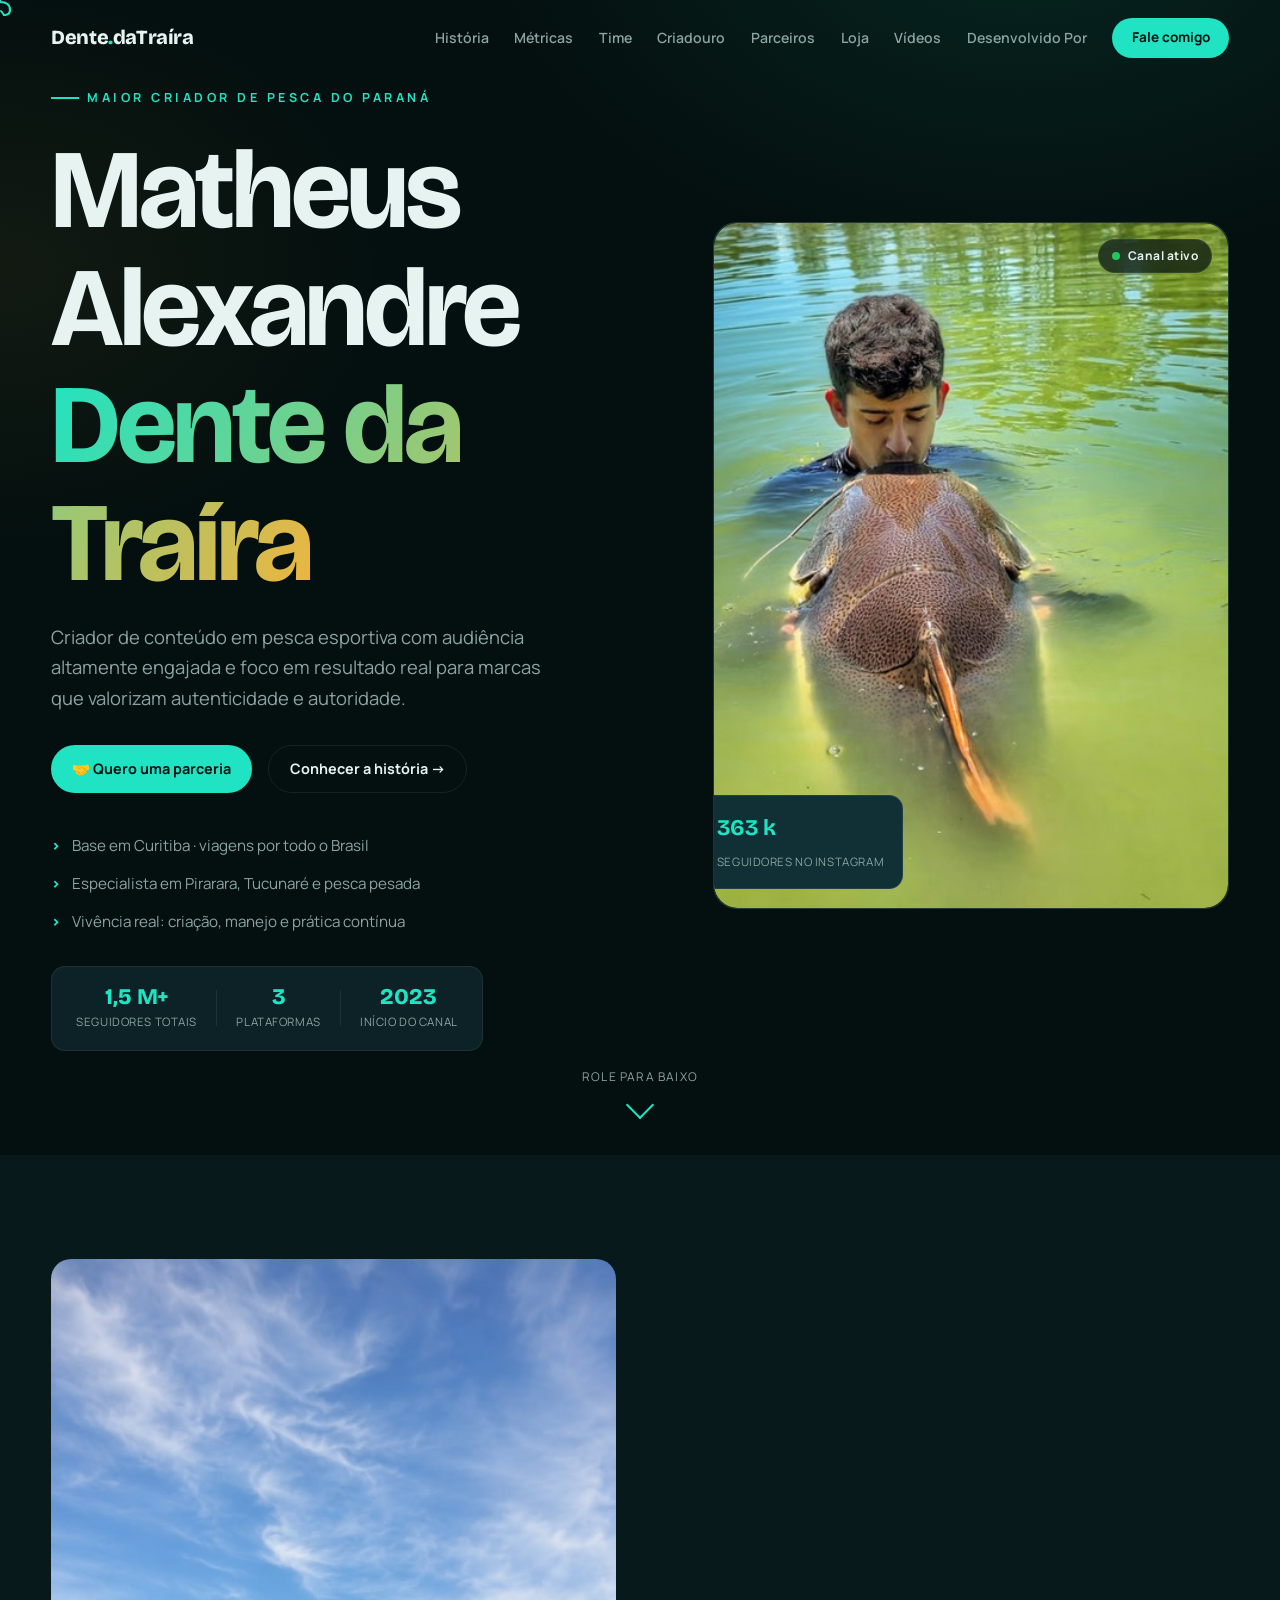
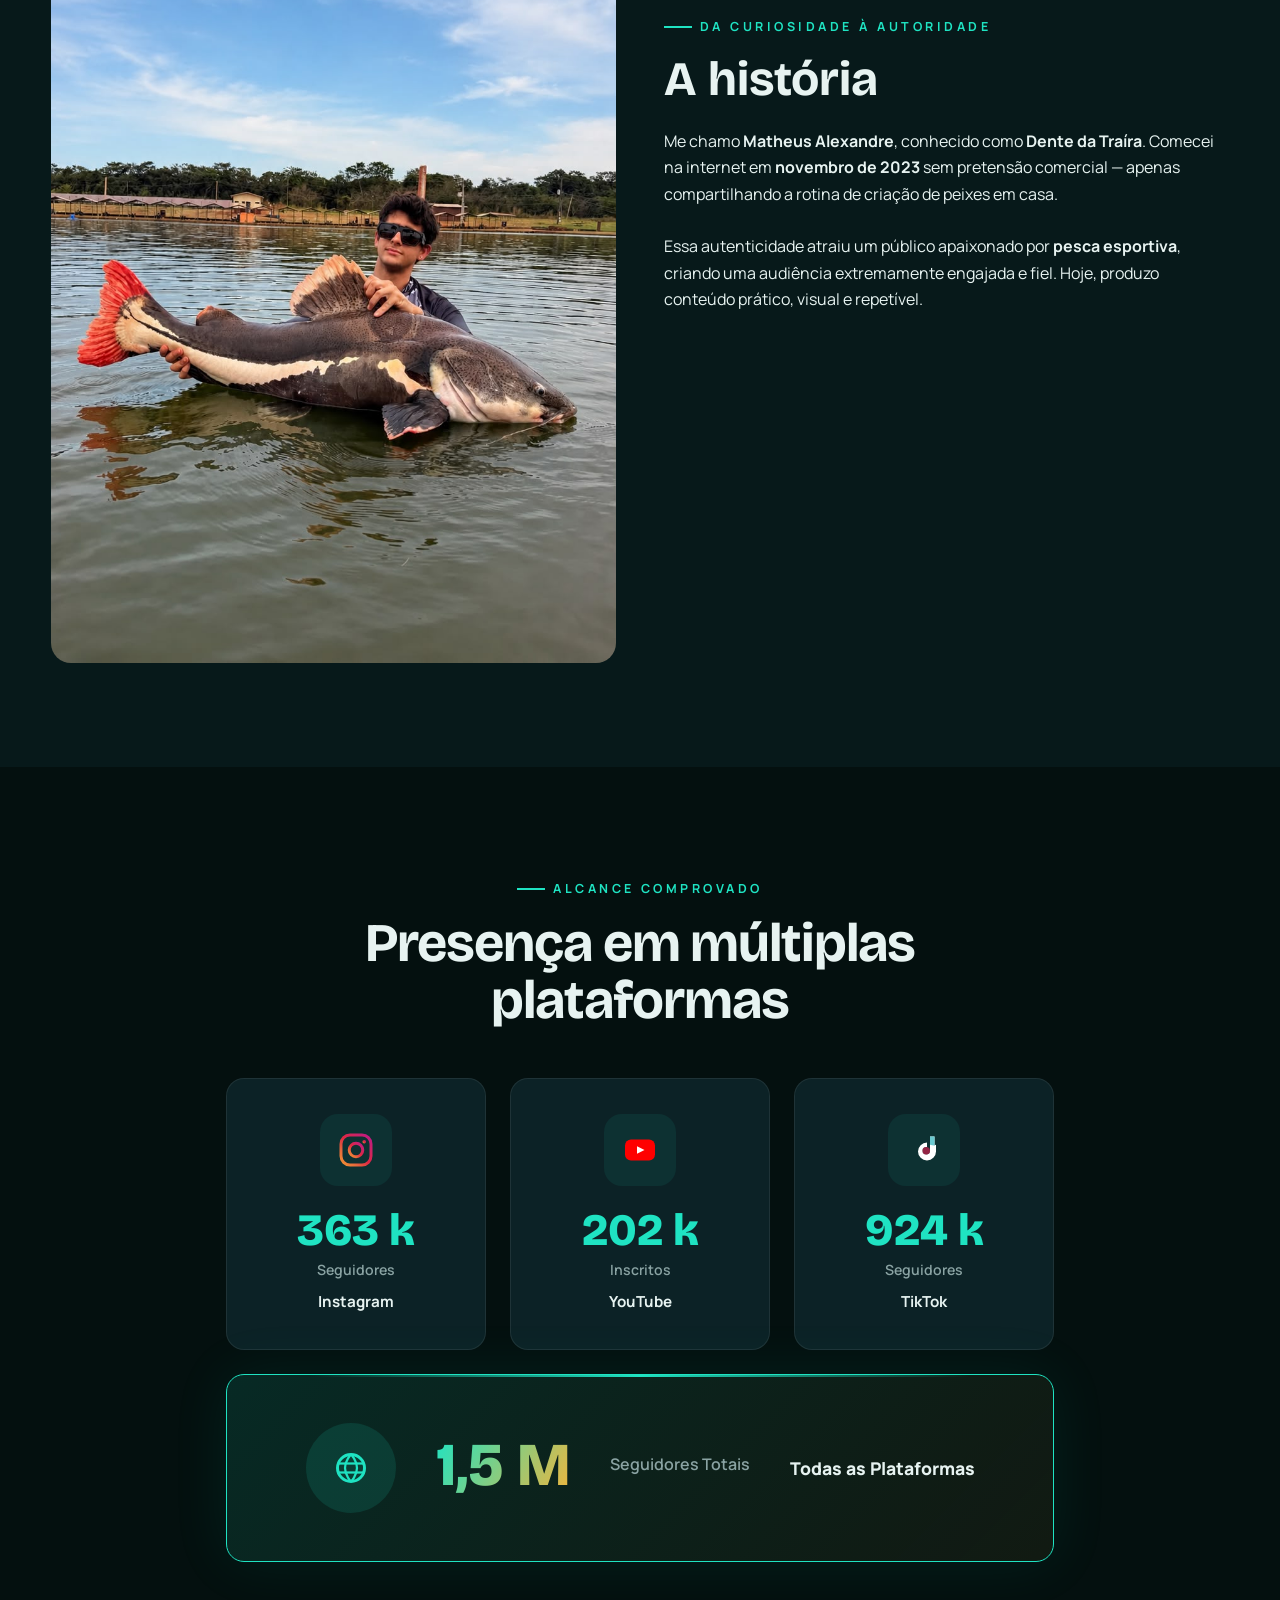
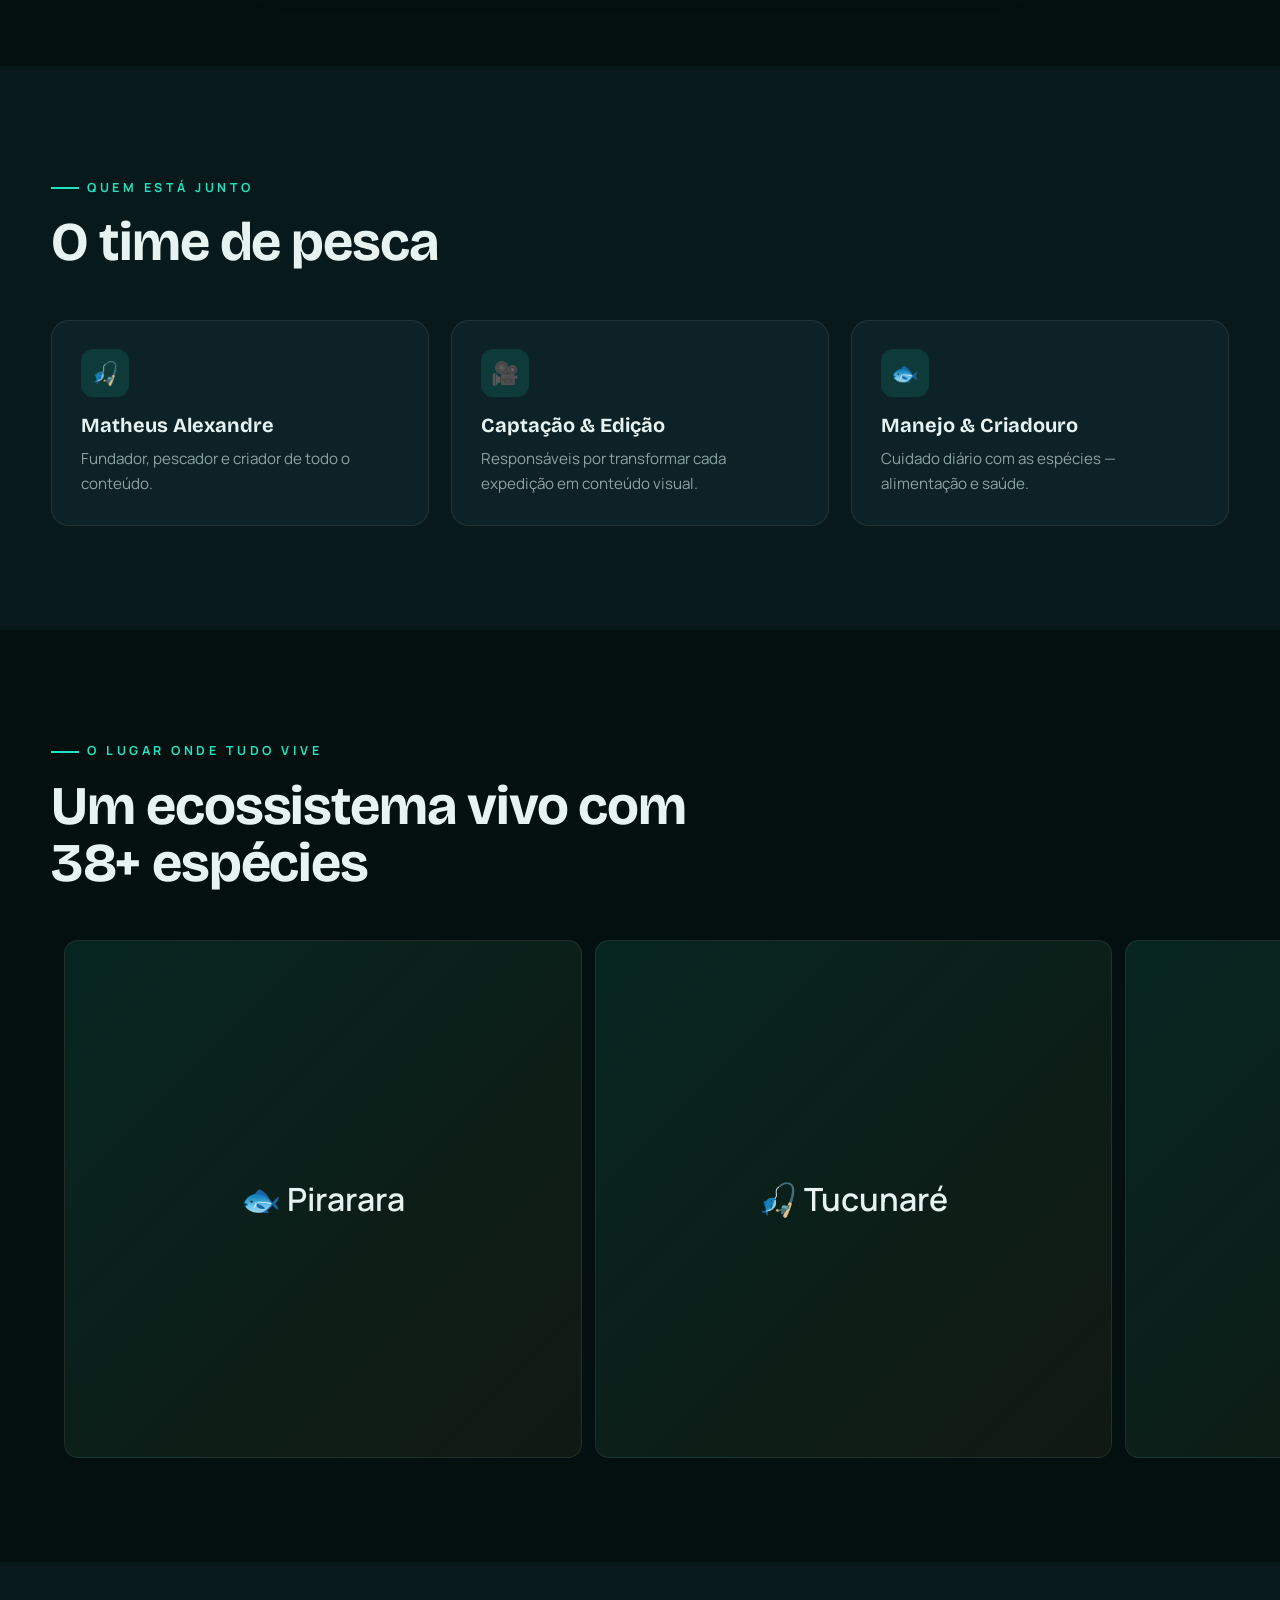
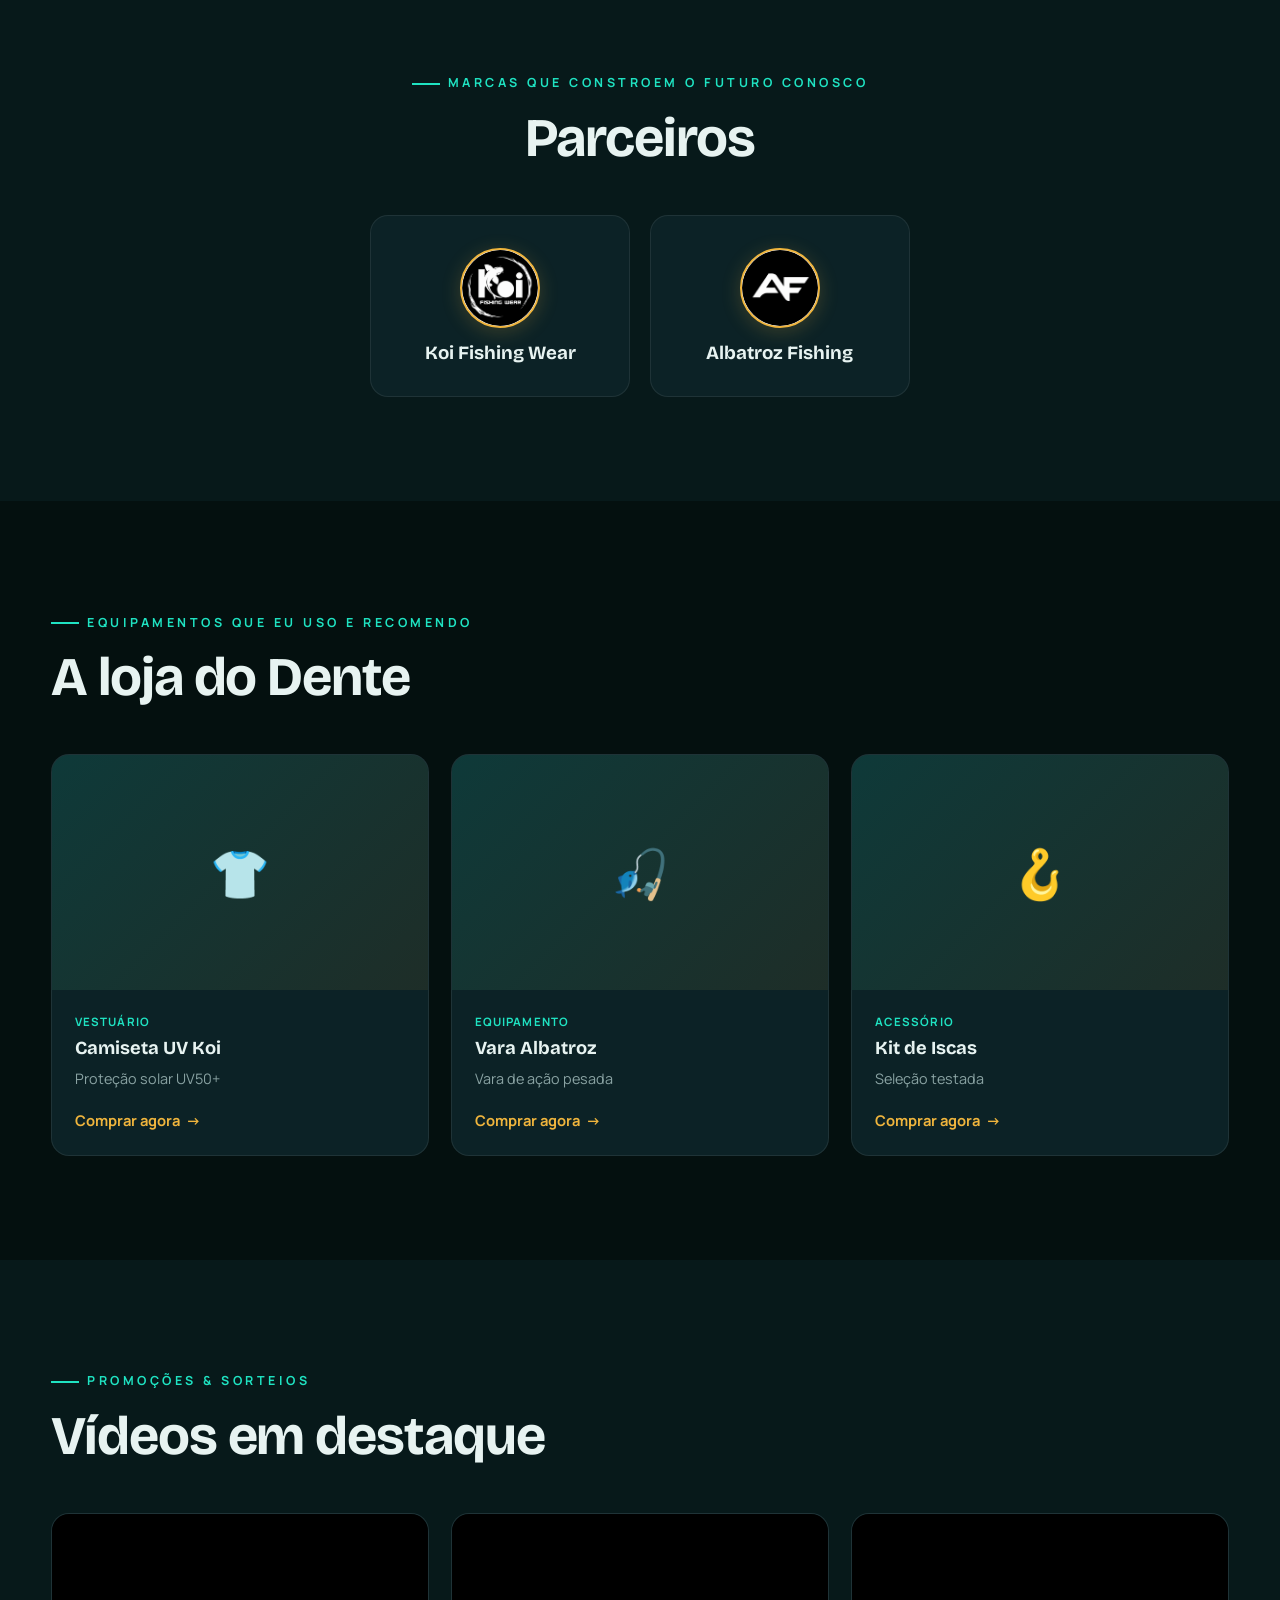
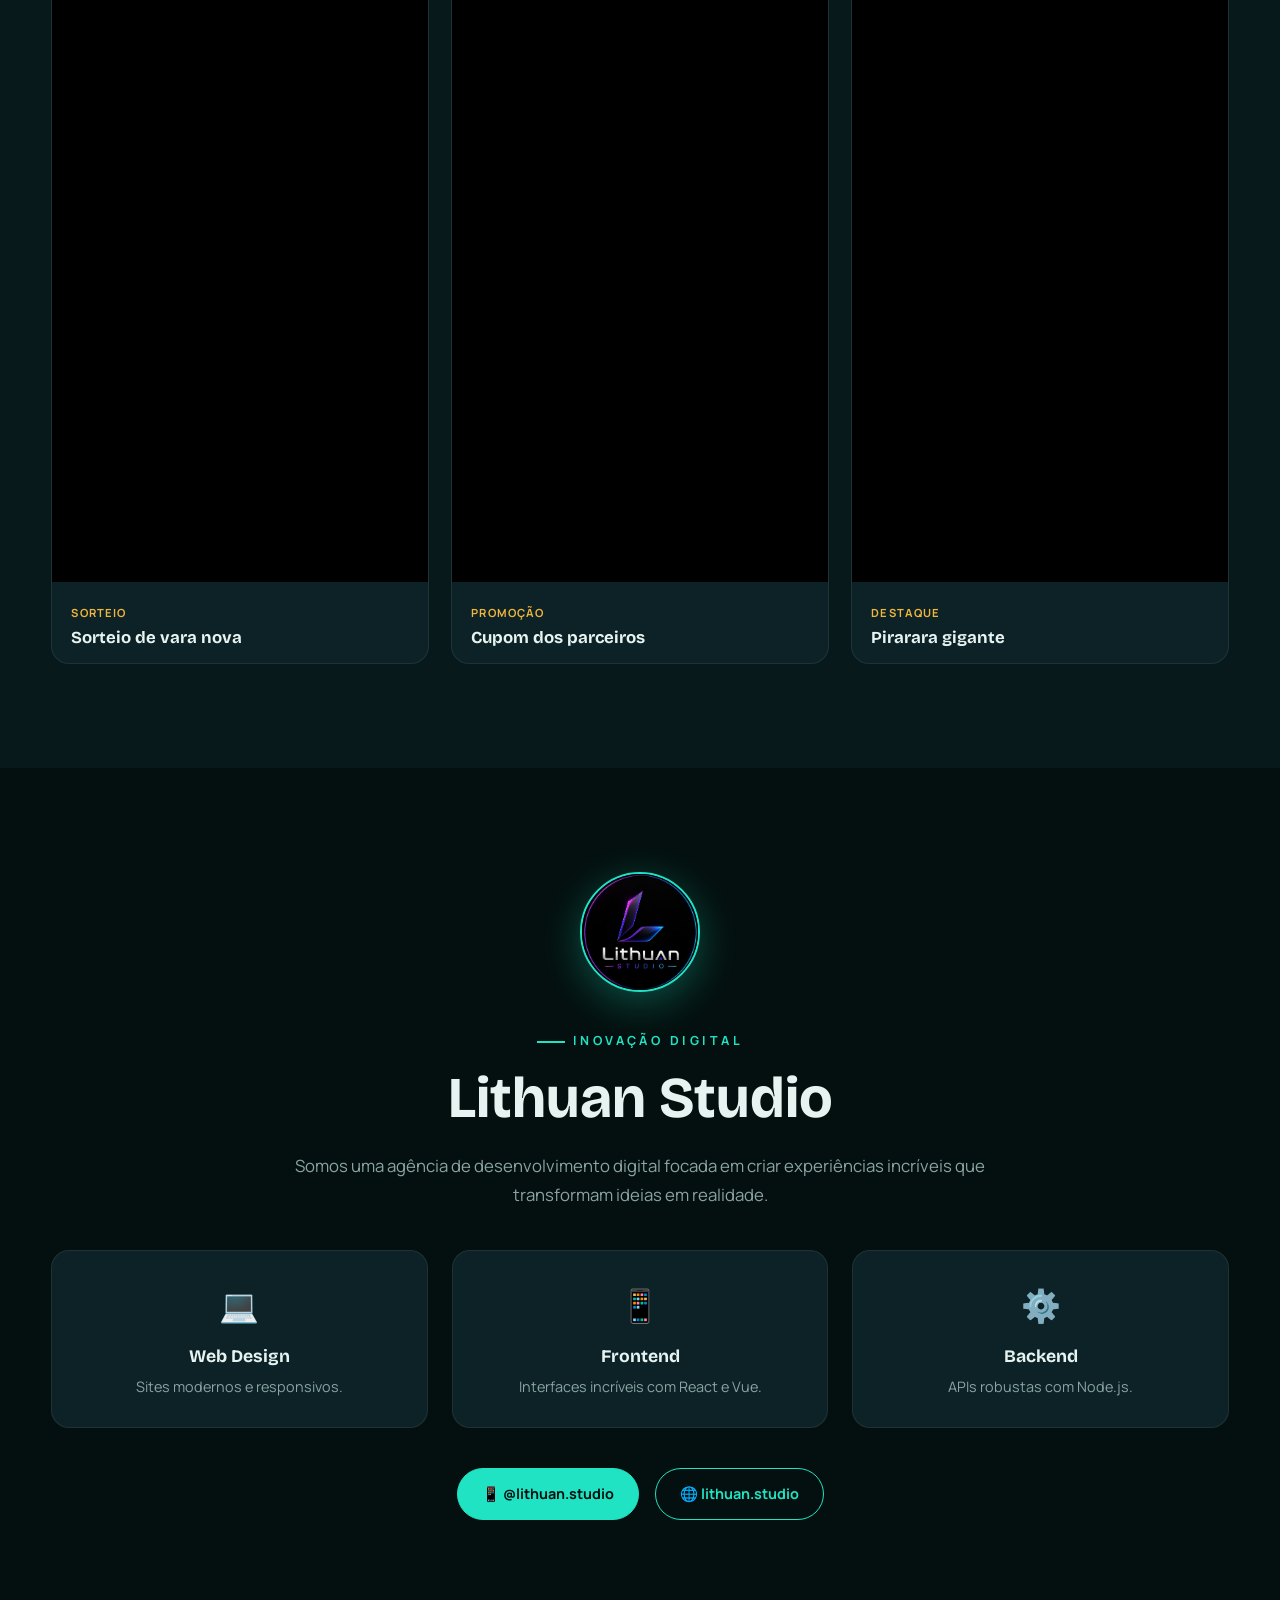
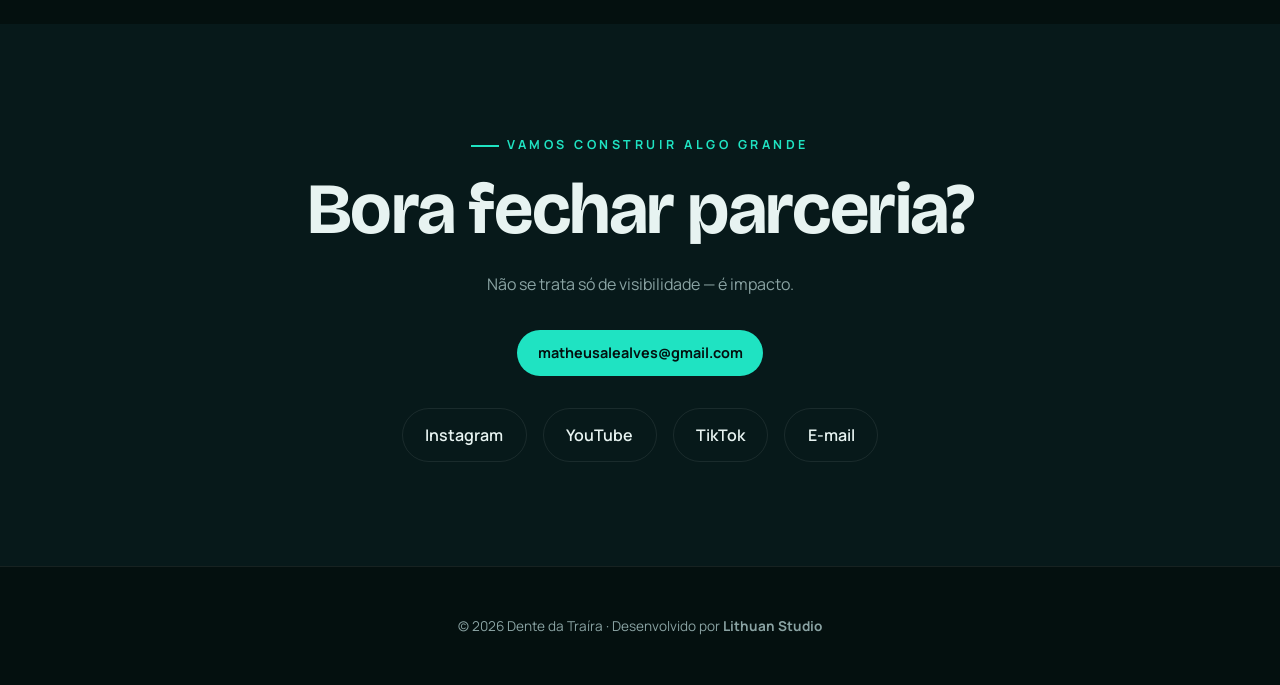
==== commit 435a1769: "chore: remove botão GitHub e Contato da seção Lithuan" ====
--- a/index.html
+++ b/index.html
@@ -264,9 +264,8 @@
         <div class="dev-service"><div class="icon">⚙️</div><h3>Backend</h3><p>APIs robustas com Node.js.</p></div>
       </div>
       <div class="dev-contact reveal">
-        <a href="https://instagram.com/lithuan.studio" target="_blank">📱 @lithuan.studio</a>
-        <a href="https://github.com/lithuan" target="_blank">🐙 GitHub</a>
-        <a href="mailto:contato@lithuan.studio">✉️ Contato</a>
+        <a href="https://www.instagram.com/lithuanstudio/" target="_blank">📱 @lithuan.studio</a>
+        <a href="https://www.lithuanstudio.com.br/" target="_blank">🌐 lithuan.studio</a>
       </div>
     </div>
   </section>
@@ -285,7 +284,7 @@
       <div class="socials reveal">
         <a href="https://www.instagram.com/dentedatraira/" target="_blank">Instagram</a>
         <a href="https://www.youtube.com/@dentedatraira" target="_blank">YouTube</a>
-        <a href="https://www.tiktok.com/@matheusalexandre_" target="_blank">TikTok</a>
+        <a href="https://www.tiktok.com/@dentedatraira" target="_blank">TikTok</a>
         <a href="mailto:matheusalealves@gmail.com">E-mail</a>
       </div>
     </div>
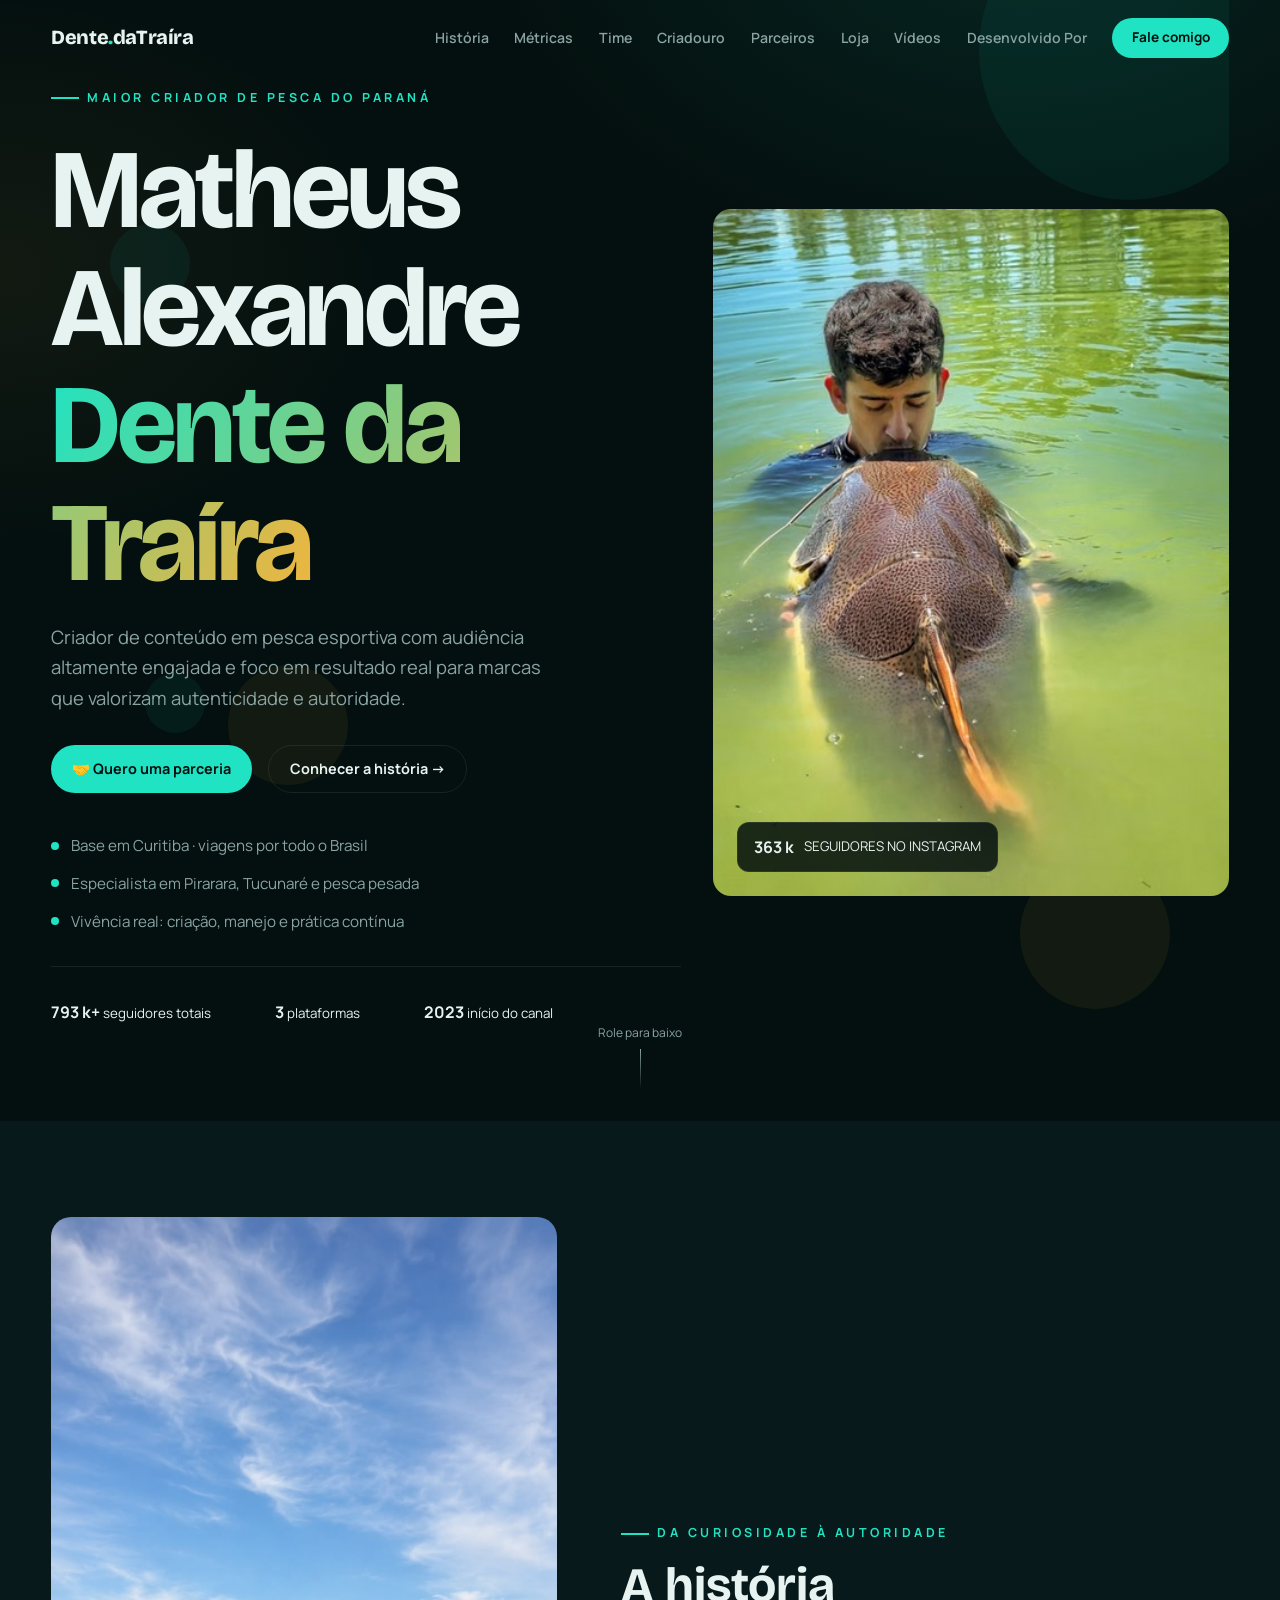
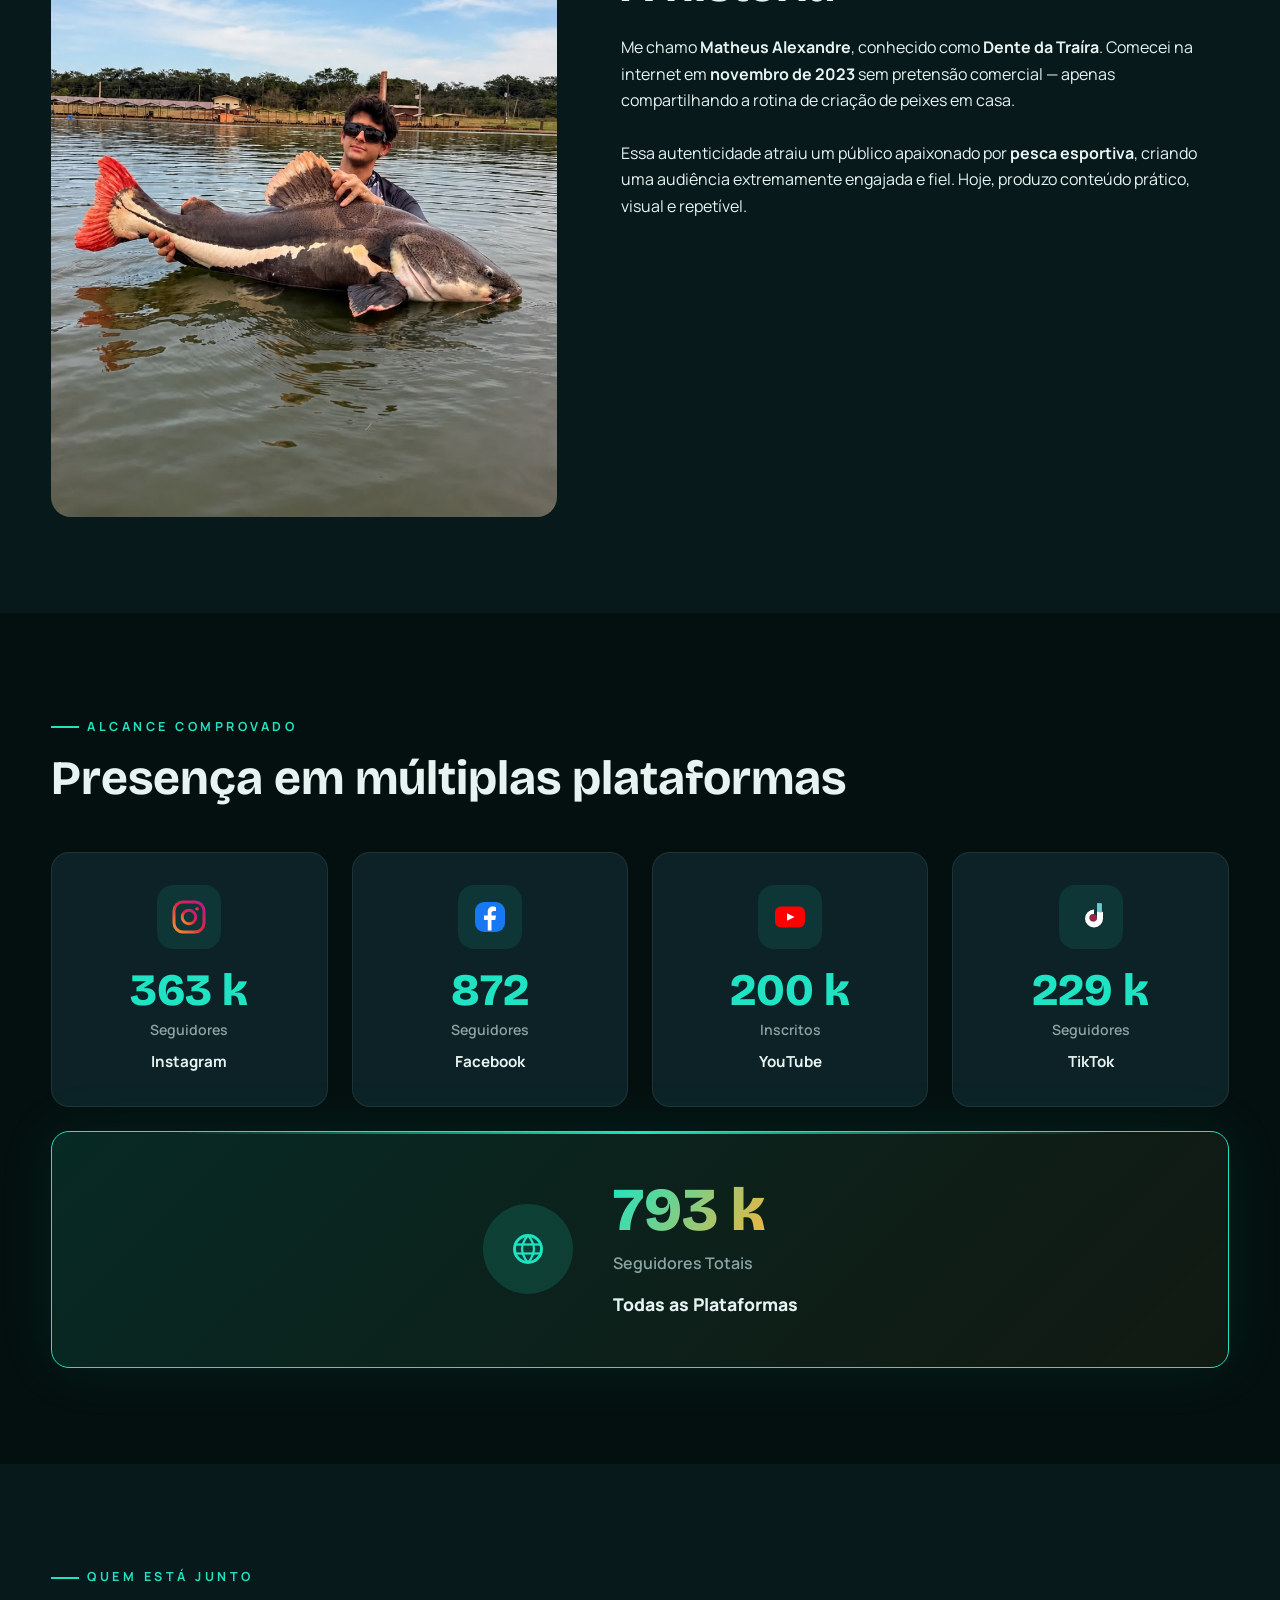
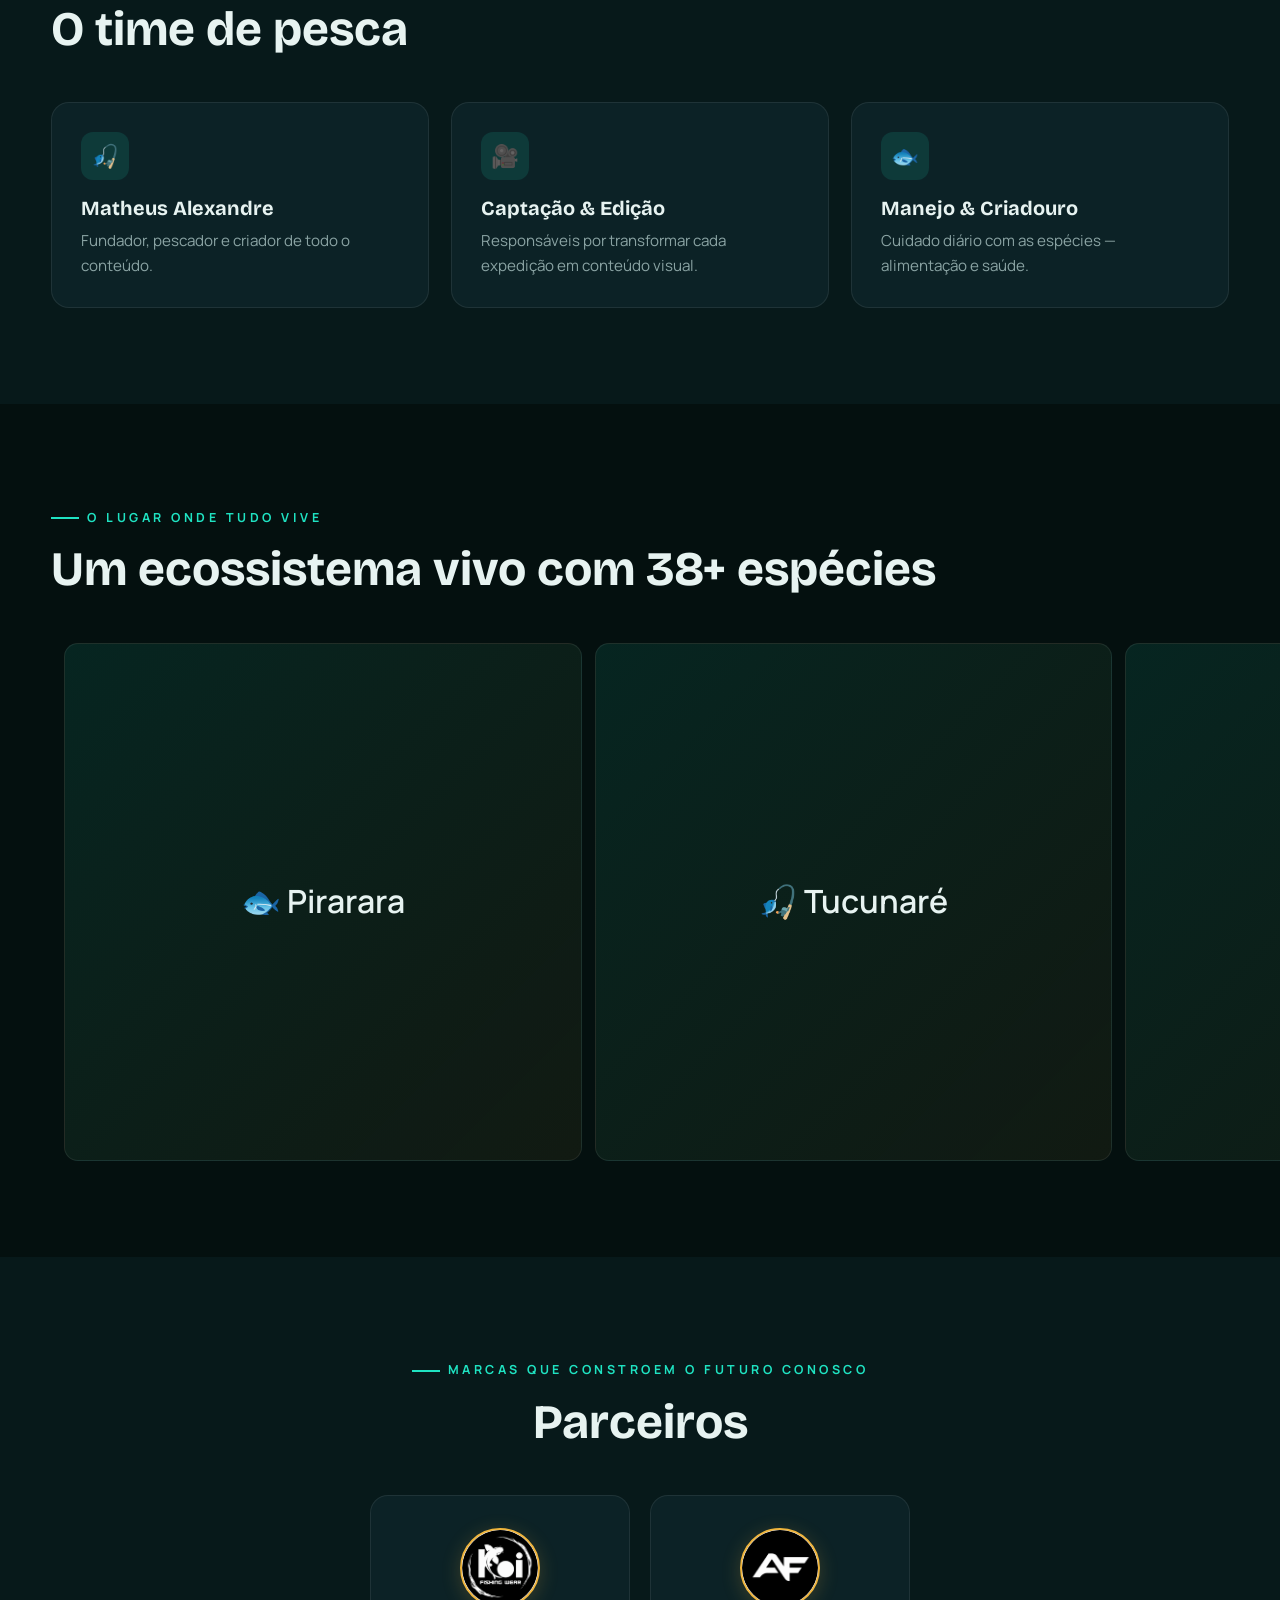
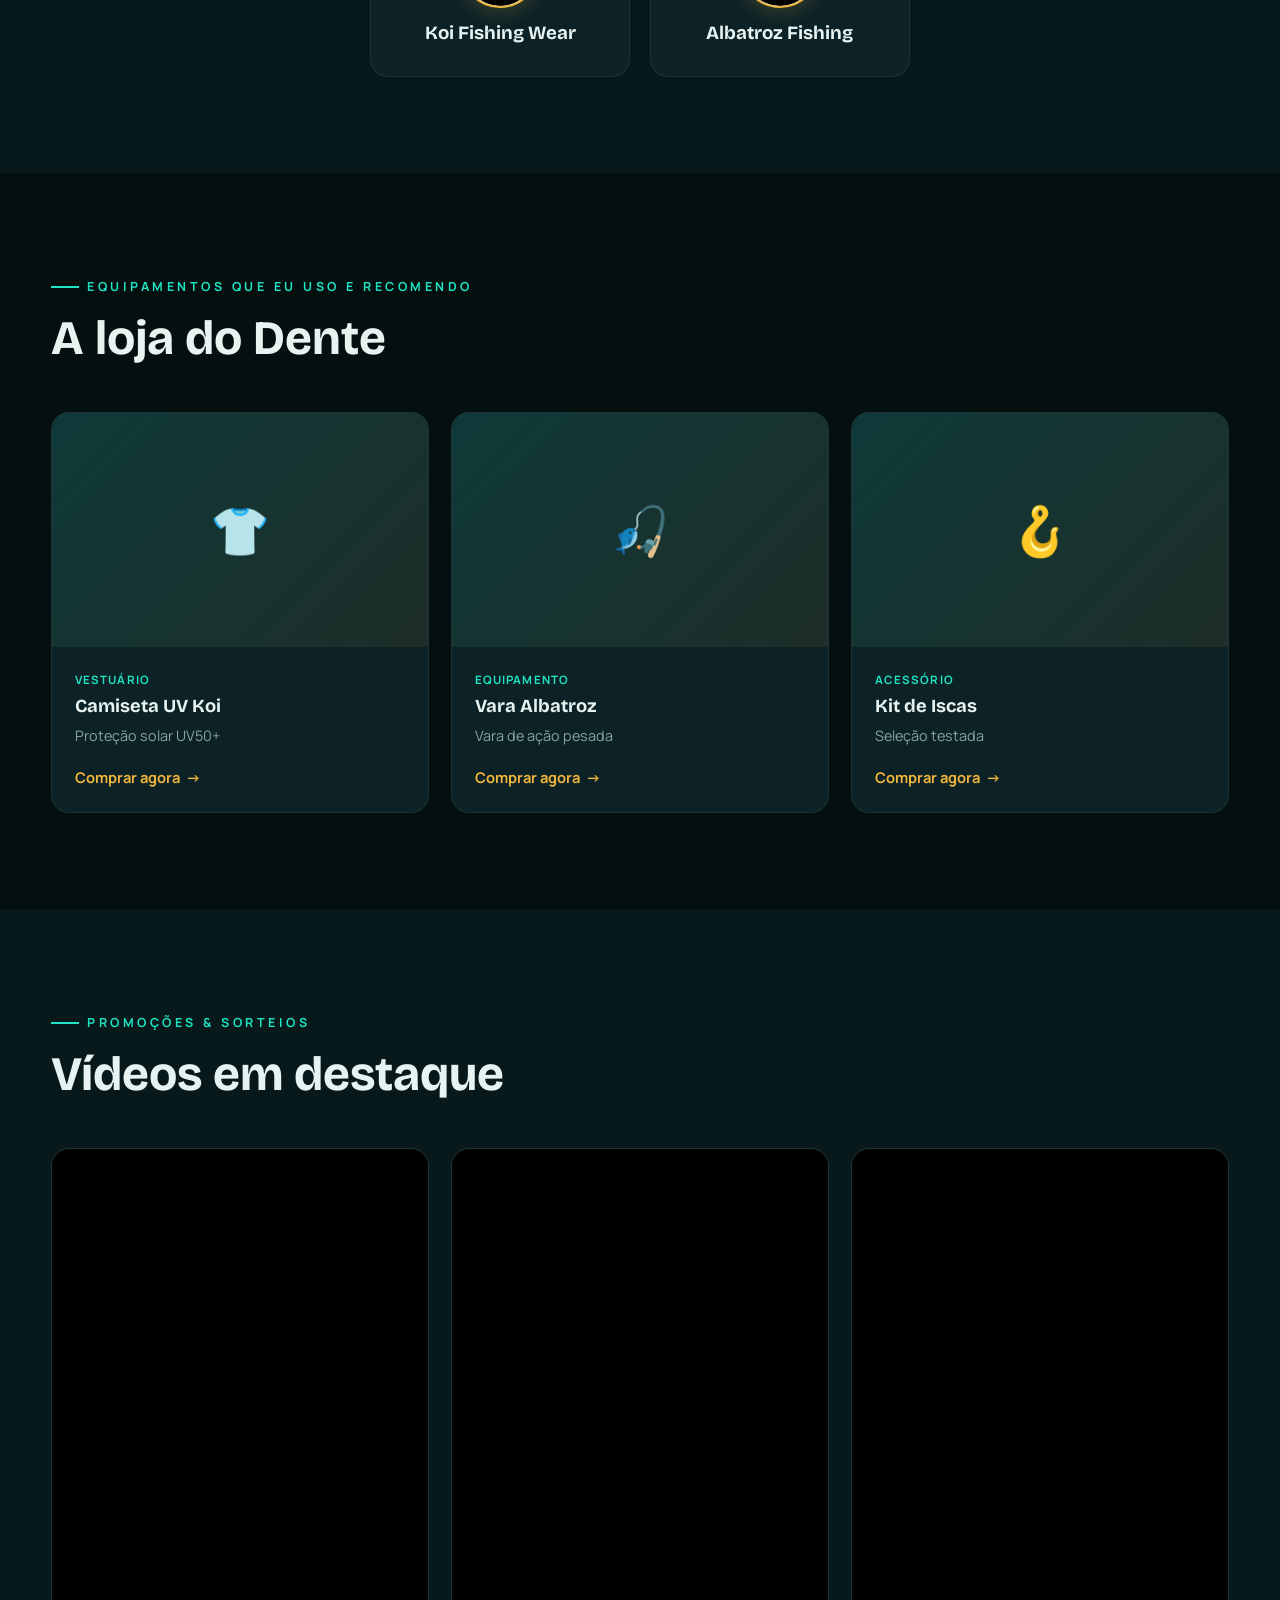
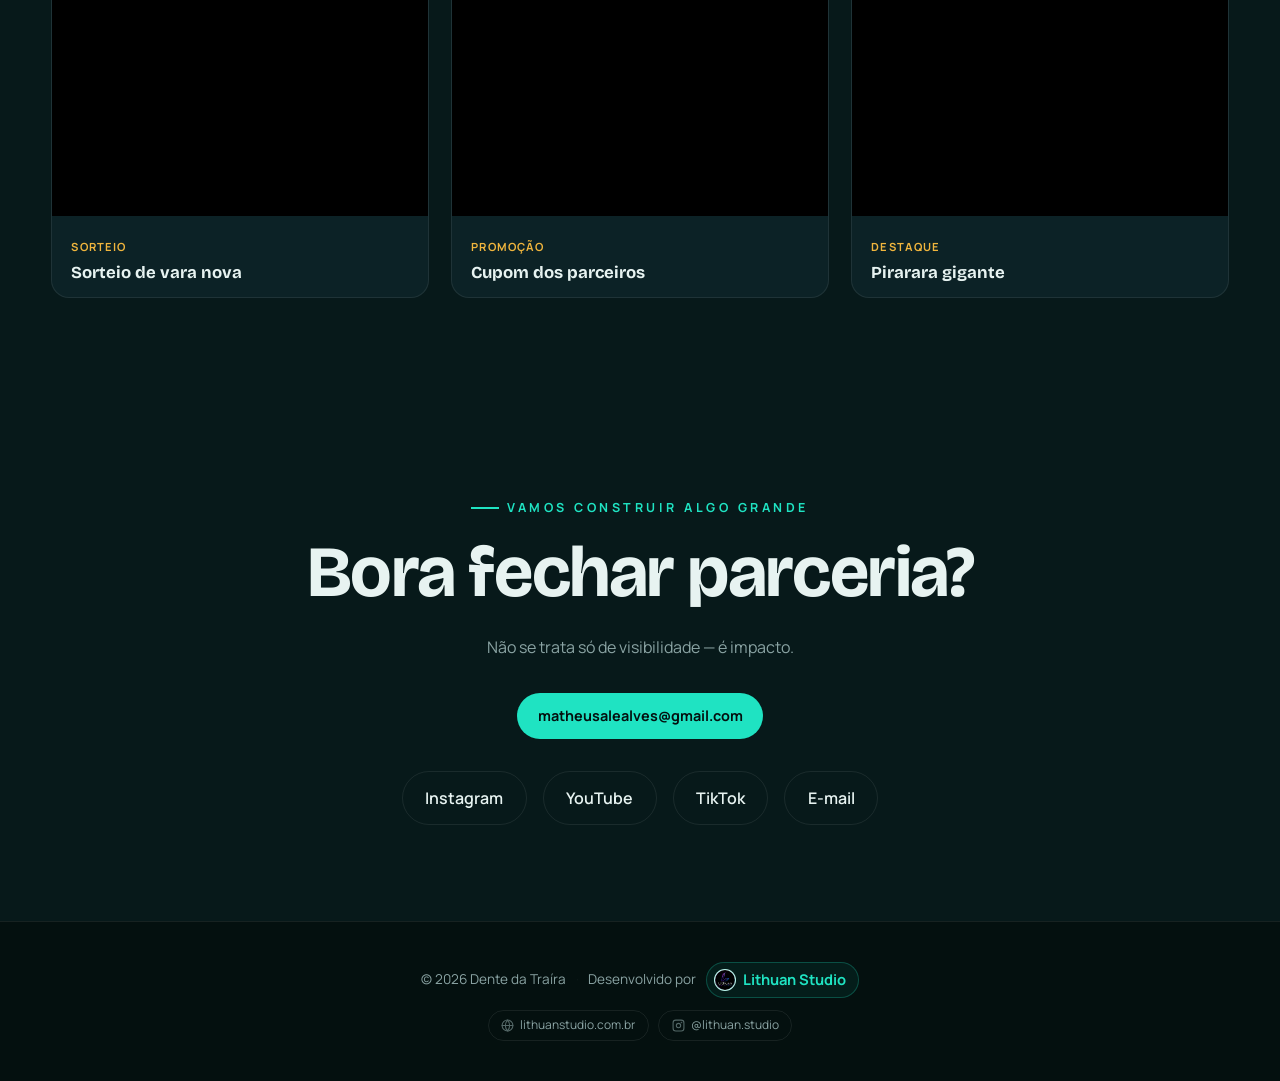
==== commit a426fa06: "Add files via upload" ====
--- a/index.html
+++ b/index.html
@@ -32,7 +32,7 @@
         <a href="#parceiros">Parceiros</a>
         <a href="#loja">Loja</a>
         <a href="#videos">Vídeos</a>
-        <a href="#desenvolvido">Desenvolvido Por</a>
+        <a href="#" onclick="abrirDevSection(event)">Desenvolvido Por</a>
         <a href="#contato" class="btn">Fale comigo</a>
         
       </nav>
@@ -246,31 +246,6 @@
   </section>
 
   <!-- ==========================================
-       🏗️ DESENVOLVIDO POR - Agência
-       ========================================== -->
-  <section id="desenvolvido">
-    <div class="wrap dev-section">
-      <div class="dev-logo-big reveal">
-        <img src="assets/lithuan-logo.png" alt="Lithuan Studio" />
-      </div>
-      <div class="dev-info reveal">
-        <span class="kicker" style="justify-content:center;">Inovação Digital</span>
-        <h2>Lithuan Studio</h2>
-        <p>Somos uma agência de desenvolvimento digital focada em criar experiências incríveis que transformam ideias em realidade.</p>
-      </div>
-      <div class="dev-services reveal">
-        <div class="dev-service"><div class="icon">💻</div><h3>Web Design</h3><p>Sites modernos e responsivos.</p></div>
-        <div class="dev-service"><div class="icon">📱</div><h3>Frontend</h3><p>Interfaces incríveis com React e Vue.</p></div>
-        <div class="dev-service"><div class="icon">⚙️</div><h3>Backend</h3><p>APIs robustas com Node.js.</p></div>
-      </div>
-      <div class="dev-contact reveal">
-        <a href="https://www.instagram.com/lithuanstudio/" target="_blank">📱 @lithuan.studio</a>
-        <a href="https://www.lithuanstudio.com.br/" target="_blank">🌐 lithuan.studio</a>
-      </div>
-    </div>
-  </section>
-
-  <!-- ==========================================
        📞 CONTATO - CTA Final
        ========================================== -->
   <section id="contato" class="alt">
@@ -290,9 +265,63 @@
     </div>
   </section>
 
+  <!-- ==========================================
+       🏗️ DESENVOLVIDO POR — abre só ao clicar no menu
+       ========================================== -->
+  <div id="devModal" class="dev-modal" aria-hidden="true">
+    <div class="dev-modal-overlay" onclick="fecharDevSection()"></div>
+    <div class="dev-modal-panel">
+      <button class="dev-modal-close" onclick="fecharDevSection()" aria-label="Fechar">✕</button>
+      <div class="dev-modal-body">
+        <div class="dev-logo-big">
+          <img src="assets/lithuan-logo.png" alt="Lithuan Studio" />
+        </div>
+        <div class="dev-info">
+          <span class="kicker" style="justify-content:center;">Inovação Digital</span>
+          <h2>Lithuan Studio</h2>
+          <p>Somos uma agência de desenvolvimento digital focada em criar experiências incríveis que transformam ideias em realidade.</p>
+        </div>
+        <div class="dev-services">
+          <div class="dev-service"><div class="icon">💻</div><h3>Web Design</h3><p>Sites modernos e responsivos.</p></div>
+          <div class="dev-service"><div class="icon">📱</div><h3>Frontend</h3><p>Interfaces incríveis com React e Vue.</p></div>
+          <div class="dev-service"><div class="icon">⚙️</div><h3>Backend</h3><p>APIs robustas com Node.js.</p></div>
+        </div>
+        <div class="dev-contact">
+          <a href="https://www.instagram.com/lithuanstudio/" target="_blank" rel="noopener">📱 @lithuan.studio</a>
+          <a href="https://www.lithuanstudio.com.br/" target="_blank" rel="noopener">🌐 lithuan.studio</a>
+        </div>
+      </div>
+    </div>
+  </div>
+
   <!-- 🔗 FOOTER -->
   <footer>
-    <div class="wrap">© <span id="ano"></span> Dente da Traíra · Desenvolvido por <strong>Lithuan Studio</strong></div>
+    <div class="wrap footer-inner">
+
+      <!-- Linha principal -->
+      <div class="footer-main">
+        <span class="footer-copy">© <span id="ano"></span> Dente da Traíra</span>
+        <span class="footer-sep">·</span>
+        <span class="footer-dev-label">Desenvolvido por</span>
+        <a class="footer-dev-brand" href="https://www.lithuanstudio.com.br/" target="_blank" rel="noopener">
+          <img src="assets/lithuan-logo.png" alt="Lithuan Studio" class="footer-dev-logo" />
+          <span>Lithuan Studio</span>
+        </a>
+      </div>
+
+      <!-- Links rápidos da agência -->
+      <div class="footer-dev-links">
+        <a href="https://www.lithuanstudio.com.br/" target="_blank" rel="noopener" class="footer-link-pill">
+          <svg width="13" height="13" viewBox="0 0 24 24" fill="none" stroke="currentColor" stroke-width="2" stroke-linecap="round" stroke-linejoin="round"><circle cx="12" cy="12" r="10"/><line x1="2" y1="12" x2="22" y2="12"/><path d="M12 2a15.3 15.3 0 0 1 4 10 15.3 15.3 0 0 1-4 10 15.3 15.3 0 0 1-4-10 15.3 15.3 0 0 1 4-10z"/></svg>
+          lithuanstudio.com.br
+        </a>
+        <a href="https://www.instagram.com/lithuanstudio/" target="_blank" rel="noopener" class="footer-link-pill">
+          <svg width="13" height="13" viewBox="0 0 24 24" fill="none" stroke="currentColor" stroke-width="2" stroke-linecap="round" stroke-linejoin="round"><rect x="2" y="2" width="20" height="20" rx="5"/><circle cx="12" cy="12" r="4"/><circle cx="17.5" cy="6.5" r="0.5" fill="currentColor"/></svg>
+          @lithuan.studio
+        </a>
+      </div>
+
+    </div>
   </footer>
 
   <!-- ⚙️ JavaScript do site -->
--- a/style.css
+++ b/style.css
@@ -1,9 +1,7 @@
 /* =============================================
    🎨 DENTE DA TRAÍRA - ESTILOS CSS
-   Arquivo: style.css
    ============================================= */
 
-/* ---- VARIÁVEIS DE COR ---- */
 :root{
   --bg:#04100f;
   --bg-2:#07191a;
@@ -18,51 +16,12 @@
   --maxw:1200px;
 }
 
-/* ---- RESET GERAL ---- */
 *{margin:0;padding:0;box-sizing:border-box;}
 html{scroll-behavior:smooth;}
-body{background:var(--bg);color:var(--text);font-family:'Manrope',sans-serif;line-height:1.65;overflow-x:hidden;-webkit-font-smoothing:antialiased;}
+body{background:var(--bg);color:var(--text);font-family:'Manrope',sans-serif;line-height:1.65;overflow-x:hidden;-webkit-font-smoothing:antialiased;cursor:default;}
 a{color:inherit;text-decoration:none;}
 img{max-width:100%;display:block;}
 h1,h2,h3,h4{font-family:'Bricolage Grotesque',sans-serif;line-height:1.05;font-weight:700;}
-
-/* ---- CURSOR PERSONALIZADO (Anzol) ---- */
-
-/* Esconde o cursor padrão do sistema em todo o site */
-*, *::before, *::after {
-  cursor: none !important;
-}
-
-/* O cursor é um <div> criado pelo JavaScript */
-.cursor {
-  position: fixed;          /* fica sempre visível na tela */
-  top: 0;
-  left: 0;
-  width: 32px;
-  height: 32px;
-  pointer-events: none;     /* não interfere com cliques */
-  z-index: 9999;            /* fica acima de tudo */
-  transform: translate(-50%, -50%); /* centraliza no ponteiro */
-  transition: transform .1s ease, opacity .2s ease;
-  /* A posição real é controlada pelo JS */
-  will-change: left, top;   /* dica ao browser para animar melhor */
-}
-
-/* Quando passa em cima de link ou botão — cresce um pouco */
-.cursor.hover {
-  transform: translate(-50%, -50%) scale(1.4);
-}
-
-/* Quando clica — encolhe */
-.cursor.click {
-  transform: translate(-50%, -50%) scale(0.8);
-}
-
-/* Some quando o mouse sai da janela */
-.cursor.hidden {
-  opacity: 0;
-}
-
 
 /* ---- LAYOUT ---- */
 .wrap{width:min(92%,var(--maxw));margin-inline:auto;}
@@ -76,97 +35,24 @@
   animation:drift 24s ease-in-out infinite alternate;}
 @keyframes drift{from{transform:translate(0,0)}to{transform:translate(-3%,2%)}}
 
-
 /* ---- HEADER ---- */
-header {
-  position: fixed;
-  top: 0;
-  left: 0;
-  right: 0;
-  z-index: 50;
-  /* Fundo transparente por padrão — fica sobre o hero */
-}
-
-/* Barra interna: logo à esquerda, menu à direita */
-header .bar {
-  display: flex;
-  align-items: center;
-  justify-content: space-between;
-  padding: 1.1rem 0; /* ← tamanho fixo, nunca encolhe */
-  width: min(92%, var(--maxw));
-  margin-inline: auto;
-  transition: background .35s ease, border-color .35s ease;
-}
-
-/* Ao rolar: fundo escuro fosco aparece — mas o tamanho não muda */
-header.scrolled .bar {
-  backdrop-filter: blur(14px);
-  -webkit-backdrop-filter: blur(14px); /* Safari */
-  background: rgba(4,16,15,.82);
-  border-bottom: 1px solid var(--line);
-  padding: 1.1rem min(4%, calc((100vw - var(--maxw)) / 2));
-}
+header{position:fixed;top:0;left:0;right:0;z-index:50;}
+header .bar{display:flex;align-items:center;justify-content:space-between;padding:1.1rem 0;width:min(92%,var(--maxw));margin-inline:auto;transition:background .35s ease,border-color .35s ease;}
+header.scrolled .bar{backdrop-filter:blur(14px);-webkit-backdrop-filter:blur(14px);background:rgba(4,16,15,.82);border-bottom:1px solid var(--line);padding:1.1rem min(4%,calc((100vw - var(--maxw)) / 2));}
 
 /* ---- LOGO ---- */
-.logo {
-  font-family: 'Bricolage Grotesque', sans-serif;
-  font-weight: 800;
-  font-size: 1.25rem;
-  letter-spacing: -.02em;
-  color: var(--text);
-  white-space: nowrap;
-}
-.logo span { color: var(--aqua); } /* o ponto verde */
-
-/* ---- MENU DE NAVEGAÇÃO ---- */
-nav.menu {
-  display: flex;
-  gap: 1.6rem;
-  align-items: center;
-}
-
-/* Links do menu */
-nav.menu a {
-  font-size: .88rem;
-  color: var(--muted);
-  font-weight: 600;
-  transition: color .2s;
-  position: relative;
-  white-space: nowrap;
-}
-nav.menu a:hover { color: var(--text); }
-
-/* Sublinhado animado ao hover */
-nav.menu a::after {
-  content: '';
-  position: absolute;
-  left: 0;
-  bottom: -5px;
-  height: 2px;
-  width: 0;
-  background: var(--aqua);
-  transition: width .25s;
-}
-nav.menu a:hover::after { width: 100%; }
-
-/* Botão "Fale comigo" — destaque verde */
-nav.menu a.btn {
-  background: var(--aqua);
-  color: #04100f;
-  padding: .55rem 1.2rem;
-  border-radius: 999px;
-  font-weight: 700;
-  font-size: .85rem;
-  border: none;
-  transition: transform .2s, box-shadow .2s;
-}
-nav.menu a.btn:hover {
-  transform: translateY(-2px);
-  box-shadow: 0 8px 24px rgba(31,227,194,.35);
-  color: #04100f;
-}
-/* Remove o sublinhado do botão */
-nav.menu a.btn::after { display: none; }
+.logo{font-family:'Bricolage Grotesque',sans-serif;font-weight:800;font-size:1.25rem;letter-spacing:-.02em;color:var(--text);white-space:nowrap;}
+.logo span{color:var(--aqua);}
+
+/* ---- MENU ---- */
+nav.menu{display:flex;gap:1.6rem;align-items:center;}
+nav.menu a{font-size:.88rem;color:var(--muted);font-weight:600;transition:color .2s;position:relative;white-space:nowrap;cursor:pointer;}
+nav.menu a:hover{color:var(--text);}
+nav.menu a::after{content:'';position:absolute;left:0;bottom:-5px;height:2px;width:0;background:var(--aqua);transition:width .25s;}
+nav.menu a:hover::after{width:100%;}
+nav.menu a.btn{background:var(--aqua);color:#04100f;padding:.55rem 1.2rem;border-radius:999px;font-weight:700;font-size:.85rem;border:none;transition:transform .2s,box-shadow .2s;}
+nav.menu a.btn:hover{transform:translateY(-2px);box-shadow:0 8px 24px rgba(31,227,194,.35);color:#04100f;}
+nav.menu a.btn::after{display:none;}
 
 /* ---- BOTÕES ---- */
 .btn{display:inline-flex;align-items:center;gap:.5rem;padding:.7rem 1.3rem;border-radius:999px;font-weight:700;font-size:.9rem;background:var(--aqua);color:#04100f;transition:.25s;border:none;cursor:pointer;}
@@ -179,455 +65,72 @@
 .burger span{width:26px;height:2px;background:var(--text);transition:.3s;}
 
 /* ---- HERO ---- */
-.hero {
-  min-height: 100vh;
-  display: flex;
-  align-items: center;
-  position: relative;
-  padding-top: 5rem;
-  overflow: hidden; /* evita scroll horizontal das partículas */
-}
-
-/* Grid de 2 colunas: texto | foto */
-.hero-grid {
-  display: grid;
-  grid-template-columns: 1.1fr 0.9fr;
-  gap: 2rem;
-  align-items: center;
-}
-
-/* Coluna do texto */
-.hero-content { position: relative; z-index: 1; }
-
-/* Título grande */
-.hero h1 {
-  font-size: clamp(3rem, 9vw, 7rem);
-  letter-spacing: -.03em;
-  margin: .5rem 0 1.2rem;
-}
-
-/* Degradê no "Dente da Traíra" */
-.hero h1 .grad {
-  background: linear-gradient(120deg, var(--aqua), var(--gold));
-  -webkit-background-clip: text;
-  background-clip: text;
-  color: transparent;
-}
-
-/* Parágrafo descritivo */
-.hero p.lead {
-  color: var(--muted);
-  font-size: 1.15rem;
-  max-width: 46ch;
-  margin-bottom: 2rem;
-}
-
-/* Linha de botões */
-.hero .cta-row {
-  display: flex;
-  gap: 1rem;
-  flex-wrap: wrap;
-}
-
-/* Lista de bullets */
-.hero-points {
-  list-style: none;
-  margin-top: 2.5rem;
-  display: grid;
-  gap: .8rem;
-}
-.hero-points li {
-  display: flex;
-  gap: .7rem;
-  align-items: flex-start;
-  color: var(--muted);
-  font-size: .95rem;
-}
-.hero-points li::before {
-  content: '›';
-  color: var(--aqua);
-  font-weight: 800;
-}
-
-/* ---- MINI STATS (abaixo dos bullets) ---- */
-/* Bloco que mostra 3 números rápidos: total de seguidores, plataformas, ano */
-.hero-mini-stats {
-  display: flex;
-  align-items: center;
-  gap: 1.2rem;
-  margin-top: 2rem;
-  padding: 1.2rem 1.5rem;
-  background: var(--surface);
-  border: 1px solid var(--line);
-  border-radius: 14px;
-  width: fit-content;
-}
-.mini-stat {
-  display: flex;
-  flex-direction: column;
-  align-items: center;
-  gap: .2rem;
-}
-.mini-stat b {
-  font-family: 'Bricolage Grotesque', sans-serif;
-  font-size: 1.4rem;
-  color: var(--aqua);
-  font-weight: 800;
-  line-height: 1;
-}
-.mini-stat small {
-  color: var(--muted);
-  font-size: .72rem;
-  letter-spacing: .05em;
-  text-transform: uppercase;
-}
-/* Separador vertical entre os stats */
-.mini-stat-sep {
-  width: 1px;
-  height: 36px;
-  background: var(--line);
-}
-
-/* ---- FOTO DO HERO ---- */
-.hero-photo {
-  position: relative;
-  aspect-ratio: 3/4;
-  border-radius: 24px;
-  overflow: hidden;
-  border: 1px solid var(--line);
-  background: linear-gradient(135deg, rgba(31,227,194,.15) 0%, rgba(240,181,61,.1) 100%);
-}
-.hero-photo img {
-  width: 100%;
-  height: 100%;
-  object-fit: cover;
-  border-radius: 24px;
-  display: block;
-}
-
-/* ---- BADGE FLUTUANTE (seguidores) ---- */
-.float-badge {
-  position: absolute;
-  bottom: 1.2rem;
-  left: -1rem;          /* fica um pouco pra fora da foto */
-  background: var(--surface-2);
-  border: 1px solid var(--line);
-  border-radius: 14px;
-  padding: .9rem 1.1rem;
-  backdrop-filter: blur(8px);
-  /* Animação de entrada: desliza da esquerda */
-  animation: badgeIn .8s .5s both;
-}
-@keyframes badgeIn {
-  from { opacity: 0; transform: translateX(-20px); }
-  to   { opacity: 1; transform: translateX(0); }
-}
-.float-badge b {
-  font-family: 'Bricolage Grotesque', sans-serif;
-  font-size: 1.4rem;
-  color: var(--aqua);
-  display: block;
-}
-.float-badge small {
-  color: var(--muted);
-  font-size: .72rem;
-  letter-spacing: .05em;
-}
-
-/* ---- LIVE DOT (indicador "canal ativo") ---- */
-.live-dot {
-  position: absolute;
-  top: 1rem;
-  right: 1rem;
-  display: flex;
-  align-items: center;
-  gap: .5rem;
-  background: rgba(4,16,15,.7);
-  border: 1px solid var(--line);
-  border-radius: 999px;
-  padding: .4rem .8rem;
-  font-size: .75rem;
-  font-weight: 700;
-  color: var(--text);
-  backdrop-filter: blur(8px);
-  letter-spacing: .04em;
-}
-/* Bolinha verde pulsando dentro do live-dot */
-.pulse {
-  width: 8px;
-  height: 8px;
-  border-radius: 50%;
-  background: #22c55e;
-  display: inline-block;
-  animation: pulse 2s infinite;
-}
-@keyframes pulse {
-  0%, 100% { opacity: 1; transform: scale(1); }
-  50%       { opacity: .5; transform: scale(.7); }
-}
-
-/* ---- PARTÍCULAS DECORATIVAS ---- */
-/* Container fixo que cobre toda a seção hero */
-.hero-particles {
-  position: absolute;
-  inset: 0;
-  pointer-events: none; /* não interfere com cliques */
-  z-index: 0;
-  overflow: hidden;
-}
-/* Cada <span> é uma bolinha circular flutuante */
-.hero-particles span {
-  position: absolute;
-  border-radius: 50%;
-  background: var(--aqua);
-  opacity: .06;       /* bem sutil para não distrair */
-  animation: floatUp 12s infinite linear;
-  bottom: -20%;       /* começa abaixo da tela */
-}
-/* Tamanhos, posições e tempos diferentes para cada bolinha */
-.hero-particles span:nth-child(1) { width:80px;  height:80px;  left:10%; animation-delay:0s;   animation-duration:14s; }
-.hero-particles span:nth-child(2) { width:40px;  height:40px;  left:25%; animation-delay:3s;   animation-duration:10s; }
-.hero-particles span:nth-child(3) { width:120px; height:120px; left:60%; animation-delay:1.5s; animation-duration:18s; }
-.hero-particles span:nth-child(4) { width:30px;  height:30px;  left:75%; animation-delay:5s;   animation-duration:12s; }
-.hero-particles span:nth-child(5) { width:60px;  height:60px;  left:40%; animation-delay:7s;   animation-duration:16s; }
-.hero-particles span:nth-child(6) { width:20px;  height:20px;  left:85%; animation-delay:2s;   animation-duration:9s;  }
-
-/* As bolinhas sobem de baixo para cima e somem */
-@keyframes floatUp {
-  0%   { transform: translateY(110vh) scale(.8); opacity: 0; }
-  10%  { opacity: .06; }
-  90%  { opacity: .06; }
-  100% { transform: translateY(-10vh) scale(1.1); opacity: 0; }
-}
-
-/* ---- INDICADOR DE SCROLL ---- */
-.scroll-hint {
-  position: absolute;
-  bottom: 2.5rem;
-  left: 50%;
-  transform: translateX(-50%);
-  display: flex;
-  flex-direction: column;
-  align-items: center;
-  gap: .5rem;
-  color: var(--muted);
-  font-size: .75rem;
-  letter-spacing: .1em;
-  text-transform: uppercase;
-  opacity: 1;
-  transition: opacity .5s;
-  pointer-events: none;
-}
-/* Classe adicionada pelo JS quando o usuário rola a página */
-.scroll-hint.hidden {
-  opacity: 0;
-}
-/* Seta animada para baixo */
-.arrow-down {
-  width: 20px;
-  height: 20px;
-  border-right: 2px solid var(--aqua);
-  border-bottom: 2px solid var(--aqua);
-  transform: rotate(45deg);
-  animation: bounce 1.5s infinite;
-}
-@keyframes bounce {
-  0%, 100% { transform: rotate(45deg) translateY(0); }
-  50%       { transform: rotate(45deg) translateY(5px); }
-}
+.hero{min-height:100vh;display:flex;align-items:center;position:relative;padding-top:5rem;overflow:hidden;}
+.hero-grid{display:grid;grid-template-columns:1.1fr 0.9fr;gap:2rem;align-items:center;}
+.hero-content{position:relative;z-index:1;}
+.hero h1{font-size:clamp(3rem,9vw,7rem);letter-spacing:-.03em;margin:.5rem 0 1.2rem;}
+.hero h1 .grad{background:linear-gradient(120deg,var(--aqua),var(--gold));-webkit-background-clip:text;background-clip:text;color:transparent;}
+.hero p.lead{color:var(--muted);font-size:1.15rem;max-width:46ch;margin-bottom:2rem;}
+.hero .cta-row{display:flex;gap:1rem;flex-wrap:wrap;}
+.hero-points{list-style:none;margin-top:2.5rem;display:grid;gap:.8rem;}
+.hero-points li{display:flex;align-items:center;gap:.75rem;font-size:.95rem;color:var(--muted);}
+.hero-points li::before{content:'';width:8px;height:8px;border-radius:50%;background:var(--aqua);flex-shrink:0;}
+
+/* Foto do Hero */
+.hero-photo{position:relative;border-radius:var(--radius);overflow:hidden;aspect-ratio:3/4;}
+.hero-photo img{width:100%;height:100%;object-fit:cover;}
+.float-badge{position:absolute;bottom:1.5rem;left:1.5rem;background:rgba(4,16,15,.85);backdrop-filter:blur(10px);border:1px solid var(--line);border-radius:12px;padding:.7rem 1rem;display:flex;align-items:center;gap:.6rem;}
+.float-badge .num{font-family:'Bricolage Grotesque',sans-serif;font-weight:700;font-size:1.1rem;color:var(--aqua);}
+.float-badge .sub{font-size:.72rem;color:var(--muted);}
+
+/* Mini stats hero */
+.hero-mini-stats{display:flex;gap:2rem;margin-top:2rem;padding-top:2rem;border-top:1px solid var(--line);}
+.mini-stat .num{font-family:'Bricolage Grotesque',sans-serif;font-weight:700;font-size:1.4rem;color:var(--text);}
+.mini-stat .lbl{font-size:.75rem;color:var(--muted);}
+
+/* Seta scroll hint */
+.scroll-hint{position:absolute;bottom:2rem;left:50%;transform:translateX(-50%);display:flex;flex-direction:column;align-items:center;gap:.4rem;color:var(--muted);font-size:.75rem;transition:opacity .3s;}
+.scroll-hint.hidden{opacity:0;pointer-events:none;}
+.arrow-down{width:1px;height:40px;background:linear-gradient(to bottom,var(--muted),transparent);animation:arrowPulse 2s ease-in-out infinite;}
+@keyframes arrowPulse{0%,100%{opacity:.3}50%{opacity:1}}
+
+/* Partículas hero */
+.hero-particles{position:absolute;inset:0;pointer-events:none;overflow:hidden;}
+.hero-particles span{position:absolute;border-radius:50%;background:var(--aqua);opacity:.06;animation:float 12s ease-in-out infinite;}
+.hero-particles span:nth-child(1){width:300px;height:300px;top:-100px;right:-50px;animation-delay:0s;}
+.hero-particles span:nth-child(2){width:200px;height:200px;top:40%;right:20%;animation-delay:-4s;}
+.hero-particles span:nth-child(3){width:150px;height:150px;bottom:10%;right:5%;animation-delay:-8s;background:var(--gold);}
+.hero-particles span:nth-child(4){width:80px;height:80px;top:20%;left:5%;animation-delay:-2s;}
+.hero-particles span:nth-child(5){width:120px;height:120px;bottom:30%;left:15%;animation-delay:-6s;background:var(--gold);}
+.hero-particles span:nth-child(6){width:60px;height:60px;top:60%;left:8%;animation-delay:-10s;}
+@keyframes float{0%,100%{transform:translateY(0) scale(1)}50%{transform:translateY(-30px) scale(1.05)}}
 
 /* ---- SEÇÕES ---- */
-section{padding:6.5rem 0;position:relative;}
+section{padding:6rem 0;}
 section.alt{background:var(--bg-2);}
-.section-head{max-width:640px;margin-bottom:3rem;}
-.section-head h2{font-size:clamp(2rem,5vw,3.4rem);letter-spacing:-.02em;}
-.about-grid{display:grid;grid-template-columns:1fr 1fr;gap:3rem;align-items:center;}
+.section-head{margin-bottom:3rem;}
+.section-head h2{font-size:clamp(2rem,4vw,3rem);}
+
+/* ---- SOBRE ---- */
+.about-grid{display:grid;grid-template-columns:1fr 1.2fr;gap:4rem;align-items:center;}
 
 /* ---- MÉTRICAS ---- */
-
-/* Cabeçalho da seção centralizado */
-#metricas .section-head {
-  text-align: center;
-  margin-inline: auto;
-  margin-bottom: 3rem;
-}
-#metricas .section-head .kicker {
-  justify-content: center; /* centraliza o kicker com a barrinha */
-}
-
-/* Grid dos cards — 3 colunas centralizadas */
-.metrics-grid {
-  display: grid;
-  grid-template-columns: repeat(3, minmax(0, 260px));
-  gap: 1.5rem;
-  margin-top: 1rem;
-  justify-content: center; /* ← centraliza o grupo de cards */
-}
-
-/* Card individual */
-.metric-card {
-  background: var(--surface);
-  border: 1.5px solid var(--line);
-  border-radius: var(--radius);
-  padding: 2.2rem 1.5rem;
-  text-align: center;
-  transition: all .3s cubic-bezier(.2,.7,.2,1);
-  display: flex;
-  flex-direction: column;
-  align-items: center;
-  position: relative;
-  overflow: hidden;
-}
-
-/* Brilho que passa ao hover */
-.metric-card::before {
-  content: '';
-  position: absolute;
-  top: 0; left: -100%;
-  width: 100%; height: 100%;
-  background: linear-gradient(90deg, transparent, rgba(31,227,194,.08), transparent);
-  transition: left .6s;
-  pointer-events: none;
-}
-.metric-card:hover::before { left: 100%; }
-.metric-card:hover {
-  transform: translateY(-8px);
-  border-color: var(--aqua);
-  background: var(--surface-2);
-  box-shadow: 0 12px 40px rgba(31,227,194,.15);
-}
-
-/* Ícone SVG — caixa quadrada com fundo sutil */
-.metric-icon {
-  width: 72px;
-  height: 72px;
-  display: flex;
-  align-items: center;
-  justify-content: center;
-  background: rgba(31,227,194,.08);
-  border-radius: 18px;
-  margin-bottom: 1.4rem;
-  transition: transform .3s;
-}
-.metric-card:hover .metric-icon { transform: scale(1.1) rotate(-3deg); }
-
-/* Número grande */
-.metric-number {
-  font-family: 'Bricolage Grotesque', sans-serif;
-  font-size: 2.8rem;
-  color: var(--aqua);
-  font-weight: 800;
-  margin-bottom: .3rem;
-  line-height: 1;
-}
-
-.metric-label {
-  color: var(--muted);
-  font-size: .88rem;
-  font-weight: 600;
-  margin-bottom: .5rem;
-}
-
-.metric-platform {
-  color: var(--text);
-  font-size: .95rem;
-  font-weight: 700;
-}
-
-/* Card TOTAL — destaque especial */
-.metric-card.total {
-  grid-column: 1 / -1;
-  width: 100%;
-  background: linear-gradient(135deg, rgba(31,227,194,.12), rgba(240,181,61,.06));
-  border: 1.5px solid var(--aqua);
-  padding: 3rem 2rem;
-  flex-direction: row;          /* ícone + número lado a lado */
-  justify-content: center;
-  align-items: center;
-  gap: 2.5rem;
-  border-radius: var(--radius);
-  box-shadow: 0 0 60px rgba(31,227,194,.08);
-}
-
-/* Lado esquerdo: ícone do globo */
-.metric-card.total .metric-icon {
-  width: 90px;
-  height: 90px;
-  background: rgba(31,227,194,.15);
-  border-radius: 50%;
-  flex-shrink: 0;
-  margin-bottom: 0; /* remove margem que era pro layout vertical */
-}
-
-/* Lado direito: textos empilhados */
-.metric-card.total .metric-texts {
-  display: flex;
-  flex-direction: column;
-  align-items: flex-start;
-  gap: .3rem;
-}
-
-.metric-card.total .metric-number {
-  font-size: 4.5rem;
-  line-height: 1;
-  background: linear-gradient(120deg, var(--aqua), var(--gold));
-  -webkit-background-clip: text;
-  background-clip: text;
-  color: transparent;           /* número com degradê aqua → dourado */
-}
-
-.metric-card.total .metric-label {
-  font-size: 1rem;
-  color: var(--muted);
-}
-
-.metric-card.total .metric-platform {
-  font-size: 1.1rem;
-  color: var(--text);
-  font-weight: 800;
-}
-
-/* Linha brilhante no topo do card total */
-.metric-card.total::after {
-  content: '';
-  position: absolute;
-  top: 0; left: 10%; right: 10%;
-  height: 2px;
-  background: linear-gradient(90deg, transparent, var(--aqua), transparent);
-  border-radius: 999px;
-}
-
-/* Mobile: volta pra layout vertical */
-@media (max-width: 560px) {
-  .metric-card.total {
-    flex-direction: column;
-    gap: 1rem;
-  }
-  .metric-card.total .metric-texts { align-items: center; }
-  .metric-card.total .metric-number { font-size: 3.2rem; }
-}
-
-.metric-card.total .metric-number {
-  font-size: 3.8rem;
-}
-.metric-card.total .metric-icon {
-  background: rgba(31,227,194,.12);
-  border-radius: 50%; /* ícone do globo fica redondo */
-}
-
-/* ---- RESPONSIVO ---- */
-@media (max-width: 900px) {
-  .metrics-grid {
-    grid-template-columns: repeat(3, 1fr); /* mantém 3 colunas no tablet */
-  }
-}
-@media (max-width: 560px) {
-  .metrics-grid {
-    grid-template-columns: 1fr; /* 1 coluna no mobile */
-  }
-  .metric-card.total { max-width: 100%; }
-}
-
+.metrics-grid{display:grid;grid-template-columns:repeat(4,1fr);gap:1.5rem;}
+.metric-card{background:var(--surface);border:1px solid var(--line);border-radius:var(--radius);padding:2rem 1.5rem;display:flex;flex-direction:column;align-items:center;text-align:center;transition:.3s;position:relative;overflow:hidden;}
+.metric-card:hover{transform:translateY(-6px);border-color:rgba(31,227,194,.35);background:var(--surface-2);}
+.metric-icon{width:64px;height:64px;border-radius:16px;display:flex;align-items:center;justify-content:center;background:rgba(31,227,194,.1);margin-bottom:1.2rem;flex-shrink:0;}
+.metric-number{font-family:'Bricolage Grotesque',sans-serif;font-size:2.8rem;color:var(--aqua);font-weight:800;margin-bottom:.3rem;line-height:1;}
+.metric-label{color:var(--muted);font-size:.88rem;font-weight:600;margin-bottom:.5rem;}
+.metric-platform{color:var(--text);font-size:.95rem;font-weight:700;}
+
+/* Card TOTAL */
+.metric-card.total{grid-column:1/-1;width:100%;background:linear-gradient(135deg,rgba(31,227,194,.12),rgba(240,181,61,.06));border:1.5px solid var(--aqua);padding:3rem 2rem;flex-direction:row;justify-content:center;align-items:center;gap:2.5rem;box-shadow:0 0 60px rgba(31,227,194,.08);}
+.metric-card.total .metric-icon{width:90px;height:90px;background:rgba(31,227,194,.15);border-radius:50%;margin-bottom:0;}
+.metric-card.total .metric-texts{display:flex;flex-direction:column;align-items:flex-start;gap:.3rem;}
+.metric-card.total .metric-number{font-size:3.8rem;line-height:1;background:linear-gradient(120deg,var(--aqua),var(--gold));-webkit-background-clip:text;background-clip:text;color:transparent;}
+.metric-card.total .metric-label{font-size:1rem;color:var(--muted);}
+.metric-card.total .metric-platform{font-size:1.1rem;color:var(--text);font-weight:800;}
+.metric-card.total::after{content:'';position:absolute;top:0;left:10%;right:10%;height:2px;background:linear-gradient(90deg,transparent,var(--aqua),transparent);border-radius:999px;}
 
 /* ---- CARDS ---- */
 .cards{display:grid;gap:1.4rem;}
@@ -647,27 +150,8 @@
 .sponsors{display:flex;flex-wrap:wrap;gap:1.2rem;justify-content:center;}
 .sponsor{flex:1 1 220px;max-width:260px;background:var(--surface);border:1px solid var(--line);border-radius:var(--radius);padding:2rem;text-align:center;transition:.3s;}
 .sponsor:hover{transform:translateY(-5px);border-color:var(--gold);}
-.sponsor .badge{width:64px;height:64px;margin:0 auto 1rem;border-radius:16px;display:grid;place-items:center;background:rgba(240,181,61,.12);color:var(--gold);font-size:1.6rem;font-weight:800;}
-
-/* ---- Logo dos parceiros (imagem real) ---- */
-.logo-box {
-  width: 80px;
-  height: 80px;
-  margin: 0 auto 1rem;
-  border-radius: 50%;        /* deixa a foto redonda, igual Instagram */
-  overflow: hidden;
-  border: 2px solid var(--gold);
-  box-shadow: 0 4px 20px rgba(240,181,61,.2);
-  background: #fff;          /* fundo branco caso a logo tenha transparência */
-}
-
-.logo-box img {
-  width: 100%;
-  height: 100%;
-  object-fit: cover;         /* preenche o círculo sem distorcer */
-  display: block;
-}
-
+.logo-box{width:80px;height:80px;margin:0 auto 1rem;border-radius:50%;overflow:hidden;border:2px solid var(--gold);box-shadow:0 4px 20px rgba(240,181,61,.2);background:#fff;}
+.logo-box img{width:100%;height:100%;object-fit:cover;display:block;}
 
 /* ---- LOJA ---- */
 .affiliates{display:grid;grid-template-columns:repeat(3,1fr);gap:1.4rem;}
@@ -684,42 +168,90 @@
 
 /* ---- VÍDEOS ---- */
 .videos{display:grid;grid-template-columns:repeat(3,1fr);gap:1.4rem;}
-.video-card{background:var(--surface);border:1px solid var(--line);border-radius:var(--radius);overflow:hidden;}
-.video-frame{aspect-ratio:9/16;background:#000;}
+.video-card{background:var(--surface);border:1px solid var(--line);border-radius:var(--radius);overflow:hidden;text-decoration:none;color:inherit;display:block;transition:.3s;}
+.video-card:hover{transform:translateY(-4px);border-color:rgba(31,227,194,.4);box-shadow:0 12px 40px rgba(0,0,0,.4);}
+.video-frame{aspect-ratio:9/16;background:#000;pointer-events:none;}
 .video-frame iframe,.video-frame blockquote{width:100%!important;height:100%!important;border:0;margin:0!important;}
 .video-meta{padding:1rem 1.2rem;}
 .video-meta .tag{font-size:.7rem;letter-spacing:.1em;text-transform:uppercase;font-weight:700;color:var(--gold);}
 .video-meta h3{font-size:1.05rem;margin-top:.3rem;}
 
-/* ---- DESENVOLVIDO POR ---- */
-.dev-section{text-align:center;}
-.dev-logo-big{width:120px;height:120px;margin:0 auto 2rem;border-radius:50%;overflow:hidden;border:2px solid var(--aqua);box-shadow:0 10px 40px rgba(31,227,194,.3);}
+/* ---- MODAL DESENVOLVIDO POR ---- */
+.dev-modal{display:none;position:fixed;inset:0;z-index:200;align-items:center;justify-content:center;}
+.dev-modal.open{display:flex;}
+.dev-modal-overlay{position:absolute;inset:0;background:rgba(0,0,0,.75);backdrop-filter:blur(6px);}
+.dev-modal-panel{position:relative;z-index:1;background:var(--bg-2);border:1px solid rgba(31,227,194,.25);border-radius:var(--radius);max-width:760px;width:92%;max-height:90vh;overflow-y:auto;padding:2.5rem;}
+.dev-modal-close{position:absolute;top:1rem;right:1rem;background:transparent;border:1px solid var(--line);color:var(--muted);width:32px;height:32px;border-radius:50%;cursor:pointer;font-size:.85rem;display:flex;align-items:center;justify-content:center;transition:.2s;}
+.dev-modal-close:hover{border-color:var(--aqua);color:var(--aqua);}
+.dev-modal-body{display:flex;flex-direction:column;align-items:center;text-align:center;gap:1.5rem;}
+.dev-logo-big{width:100px;height:100px;border-radius:50%;overflow:hidden;border:2px solid var(--aqua);box-shadow:0 10px 40px rgba(31,227,194,.3);}
 .dev-logo-big img{width:100%;height:100%;object-fit:cover;}
-.dev-info{max-width:700px;margin:0 auto;}
-.dev-info h2{font-size:clamp(2.2rem,6vw,3.6rem);margin-bottom:1.5rem;}
-.dev-info p{color:var(--muted);font-size:1.05rem;margin-bottom:1.5rem;line-height:1.7;}
-.dev-services{display:grid;grid-template-columns:repeat(3,1fr);gap:1.5rem;margin:2.5rem 0;}
-.dev-service{background:var(--surface);border:1px solid var(--line);border-radius:var(--radius);padding:1.8rem;transition:.3s;}
-.dev-service:hover{transform:translateY(-5px);border-color:var(--aqua);background:var(--surface-2);}
-.dev-service .icon{font-size:2rem;margin-bottom:1rem;}
-.dev-service h3{font-size:1.1rem;margin-bottom:.5rem;}
-.dev-service p{color:var(--muted);font-size:.9rem;}
-.dev-contact{display:flex;gap:1rem;justify-content:center;flex-wrap:wrap;margin-top:2.5rem;}
-.dev-contact a{padding:.8rem 1.5rem;border:1px solid var(--aqua);border-radius:999px;font-weight:700;font-size:.9rem;transition:.3s;}
+.dev-info{max-width:560px;}
+.dev-info h2{font-size:clamp(1.8rem,4vw,2.8rem);margin-bottom:1rem;}
+.dev-info p{color:var(--muted);font-size:1rem;line-height:1.7;}
+.dev-services{display:grid;grid-template-columns:repeat(3,1fr);gap:1rem;width:100%;}
+.dev-service{background:var(--surface);border:1px solid var(--line);border-radius:var(--radius);padding:1.4rem;transition:.3s;}
+.dev-service:hover{transform:translateY(-4px);border-color:rgba(31,227,194,.35);background:var(--surface-2);}
+.dev-service .icon{font-size:1.8rem;margin-bottom:.8rem;}
+.dev-service h3{font-size:1rem;margin-bottom:.4rem;}
+.dev-service p{color:var(--muted);font-size:.85rem;}
+.dev-contact{display:flex;gap:.8rem;justify-content:center;flex-wrap:wrap;}
+.dev-contact a{padding:.7rem 1.4rem;border:1px solid var(--aqua);border-radius:999px;font-weight:700;font-size:.88rem;transition:.3s;}
 .dev-contact a:first-child{background:var(--aqua);color:#04100f;}
 .dev-contact a:first-child:hover{transform:translateY(-2px);box-shadow:0 8px 20px rgba(31,227,194,.3);}
 .dev-contact a:not(:first-child){color:var(--aqua);}
 .dev-contact a:not(:first-child):hover{background:rgba(31,227,194,.1);transform:translateY(-2px);}
+@media(max-width:560px){.dev-services{grid-template-columns:1fr;}}
 
 /* ---- CONTATO ---- */
 .contact{text-align:center;}
 .contact .big{font-size:clamp(2.2rem,6vw,4.5rem);letter-spacing:-.02em;margin-bottom:1.5rem;}
 .socials{display:flex;gap:1rem;justify-content:center;margin-top:2rem;flex-wrap:wrap;}
-.socials a{padding:.8rem 1.4rem;border:1px solid var(--line);border-radius:999px;font-weight:600;transition:.25s;}
+.socials a{padding:.8rem 1.4rem;border:1px solid var(--line);border-radius:999px;font-weight:600;transition:.25s;cursor:pointer;}
 .socials a:hover{border-color:var(--aqua);color:var(--aqua);}
 
 /* ---- FOOTER ---- */
-footer{padding:3rem 0;border-top:1px solid var(--line);text-align:center;color:var(--muted);font-size:.85rem;}
+footer{padding:2.5rem 0;border-top:1px solid var(--line);}
+
+.footer-inner{display:flex;flex-direction:column;align-items:center;gap:.75rem;text-align:center;}
+
+.footer-main{display:flex;align-items:center;gap:.6rem;flex-wrap:wrap;justify-content:center;font-size:.85rem;color:var(--muted);}
+
+.footer-sep{color:var(--line);opacity:.5;}
+.footer-dev-label{color:var(--muted);}
+
+.footer-dev-brand{
+  display:inline-flex;align-items:center;gap:.45rem;
+  color:var(--aqua);font-weight:700;font-size:.92rem;
+  text-decoration:none;
+  border:1px solid rgba(31,227,194,.25);
+  padding:.3rem .75rem .3rem .45rem;
+  border-radius:999px;
+  background:rgba(31,227,194,.06);
+  transition:.2s;
+}
+.footer-dev-brand:hover{
+  background:rgba(31,227,194,.14);
+  border-color:var(--aqua);
+  transform:translateY(-1px);
+}
+.footer-dev-logo{
+  width:22px;height:22px;border-radius:50%;
+  object-fit:cover;border:1px solid rgba(31,227,194,.3);
+  background:#fff;
+}
+
+.footer-dev-links{display:flex;gap:.6rem;flex-wrap:wrap;justify-content:center;}
+
+.footer-link-pill{
+  display:inline-flex;align-items:center;gap:.35rem;
+  font-size:.75rem;color:var(--muted);
+  border:1px solid var(--line);border-radius:999px;
+  padding:.3rem .8rem;text-decoration:none;
+  transition:.2s;
+}
+.footer-link-pill:hover{color:var(--aqua);border-color:rgba(31,227,194,.4);background:rgba(31,227,194,.05);}
+.footer-link-pill svg{flex-shrink:0;opacity:.6;}
 
 /* ---- ANIMAÇÕES ---- */
 .reveal{opacity:0;transform:translateY(36px);transition:.8s cubic-bezier(.2,.7,.2,1);}
@@ -731,16 +263,12 @@
   nav.menu.open{transform:none;}
   nav.menu a{font-size:1.2rem;}
   .burger{display:flex;z-index:60;}
-
-  /* Hero: empilha foto abaixo do texto */
-  .hero-grid { grid-template-columns: 1fr; }
-  .hero-photo { aspect-ratio: 4/3; }
-  .float-badge { left: .5rem; }
-
-  /* Mini stats vira linha com wrap */
-  .hero-mini-stats { flex-wrap: wrap; width: 100%; justify-content: center; }
-
+  .hero-grid{grid-template-columns:1fr;}
+  .hero-photo{aspect-ratio:4/3;}
+  .float-badge{left:.5rem;}
+  .hero-mini-stats{flex-wrap:wrap;width:100%;justify-content:center;}
   .about-grid{grid-template-columns:1fr;}
+  .metrics-grid{grid-template-columns:repeat(2,1fr);}
   .grid-3,.affiliates,.videos{grid-template-columns:repeat(2,1fr);}
   .gallery{grid-template-columns:repeat(2,1fr);}
   .dev-services{grid-template-columns:1fr;}
@@ -748,6 +276,9 @@
 }
 @media(max-width:560px){
   .grid-3,.affiliates,.videos,.metrics-grid{grid-template-columns:1fr;}
+  .metric-card.total{flex-direction:column;gap:1rem;}
+  .metric-card.total .metric-texts{align-items:center;}
+  .metric-card.total .metric-number{font-size:3.2rem;}
   section{padding:4.5rem 0;}
-  .scroll-hint { display: none; } /* esconde a seta no mobile pequeno */
-}+  .scroll-hint{display:none;}
+}
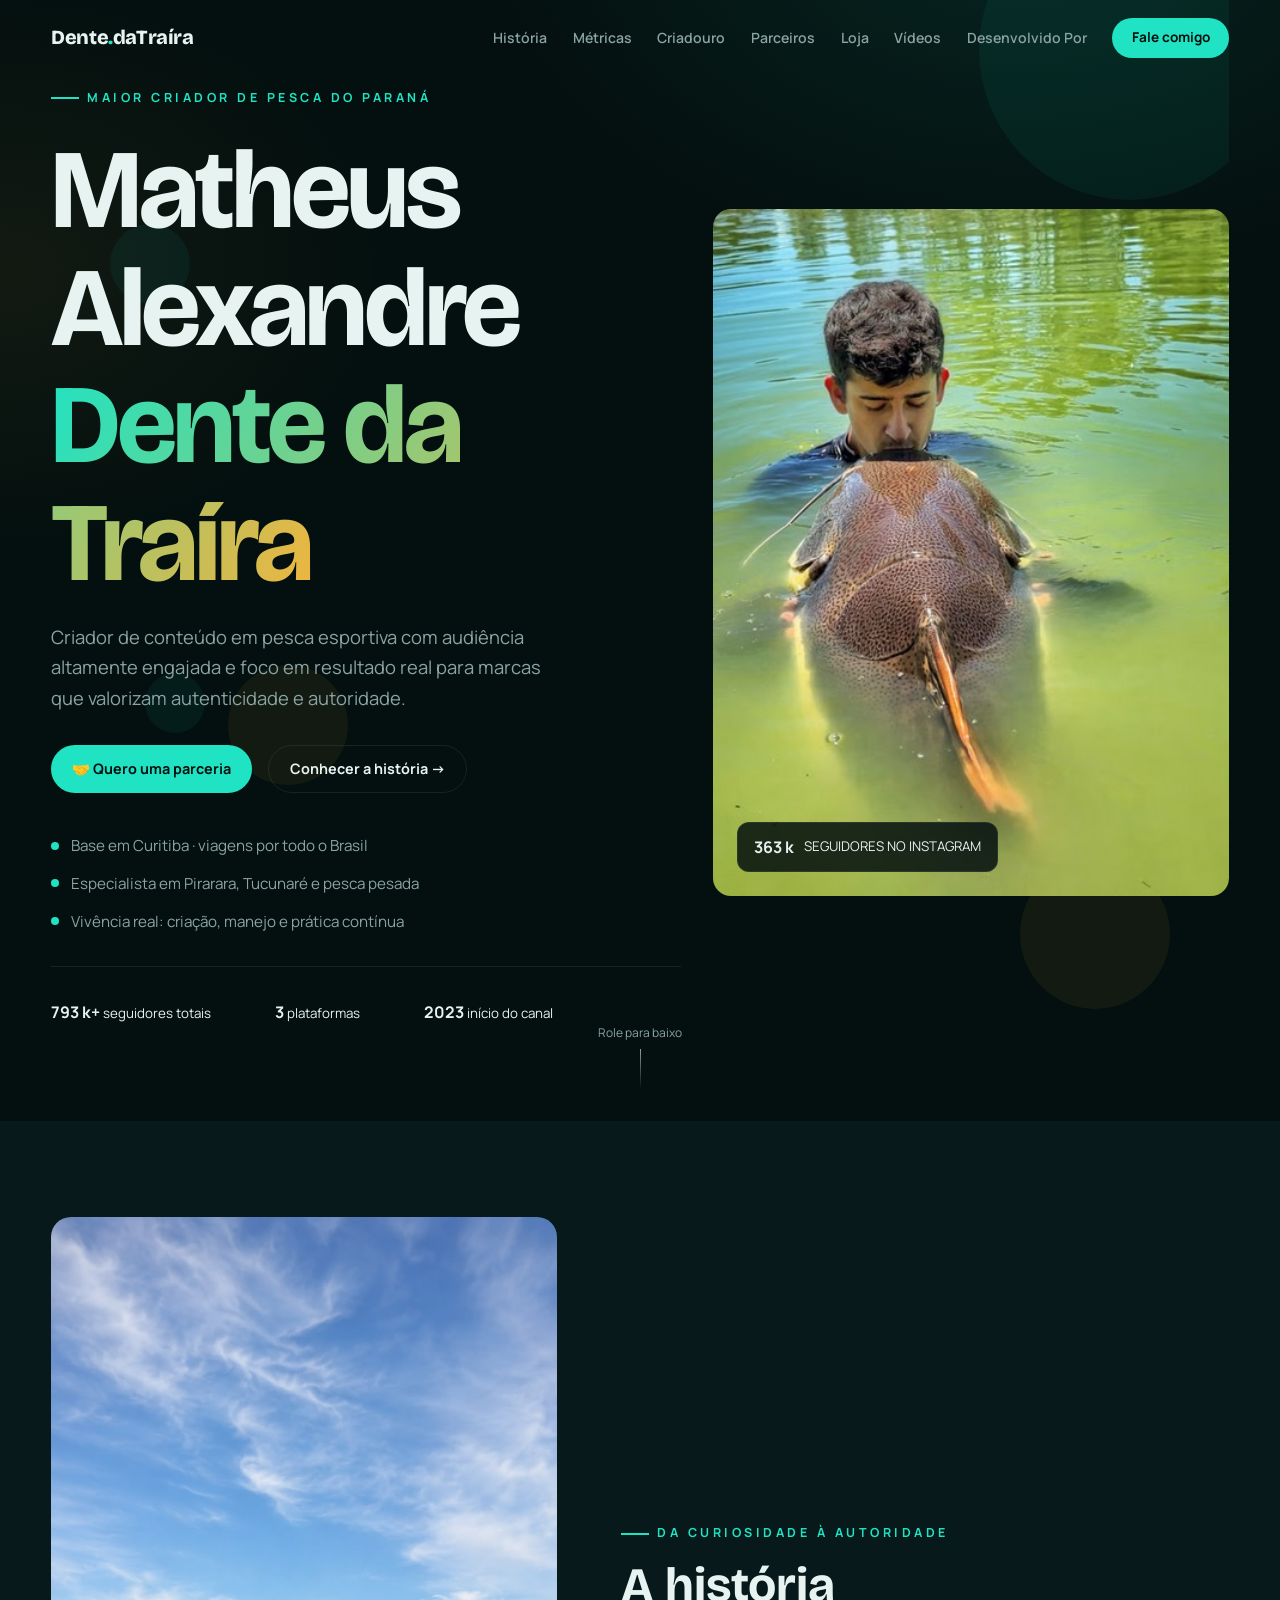
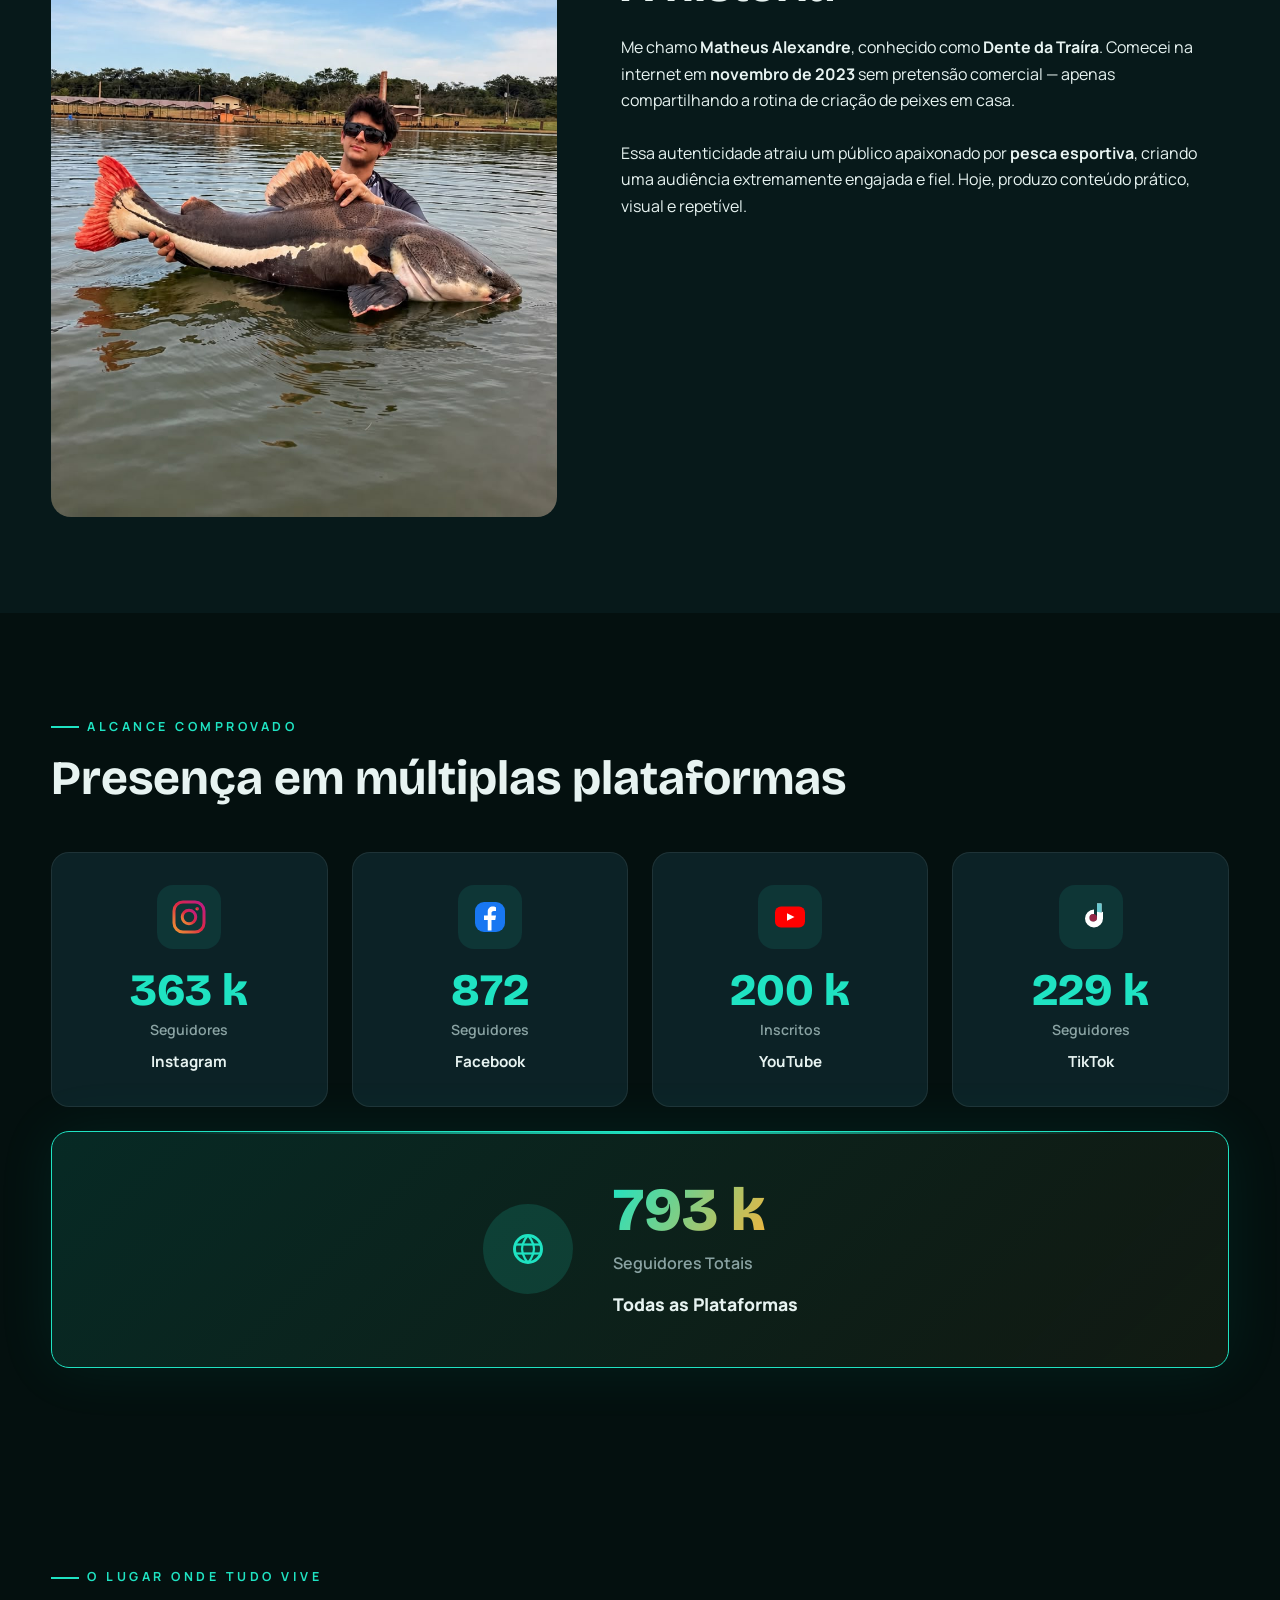
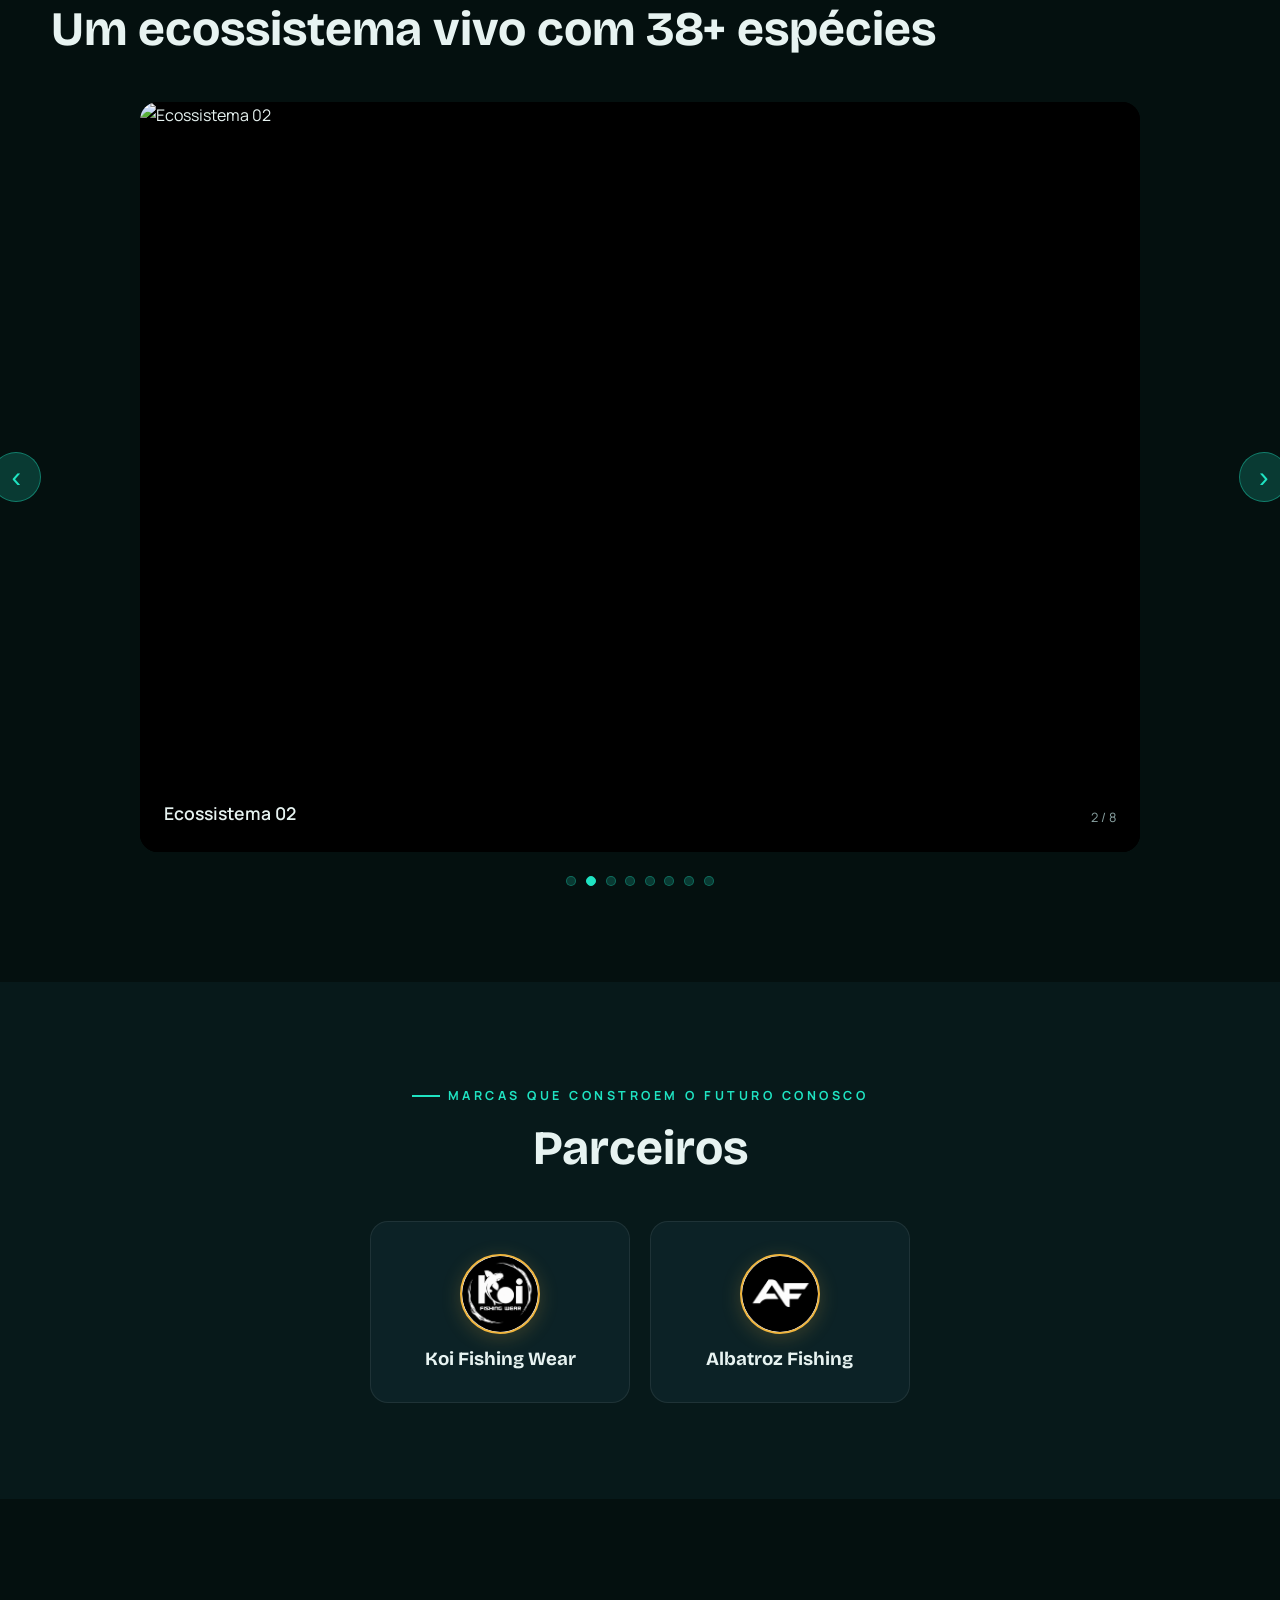
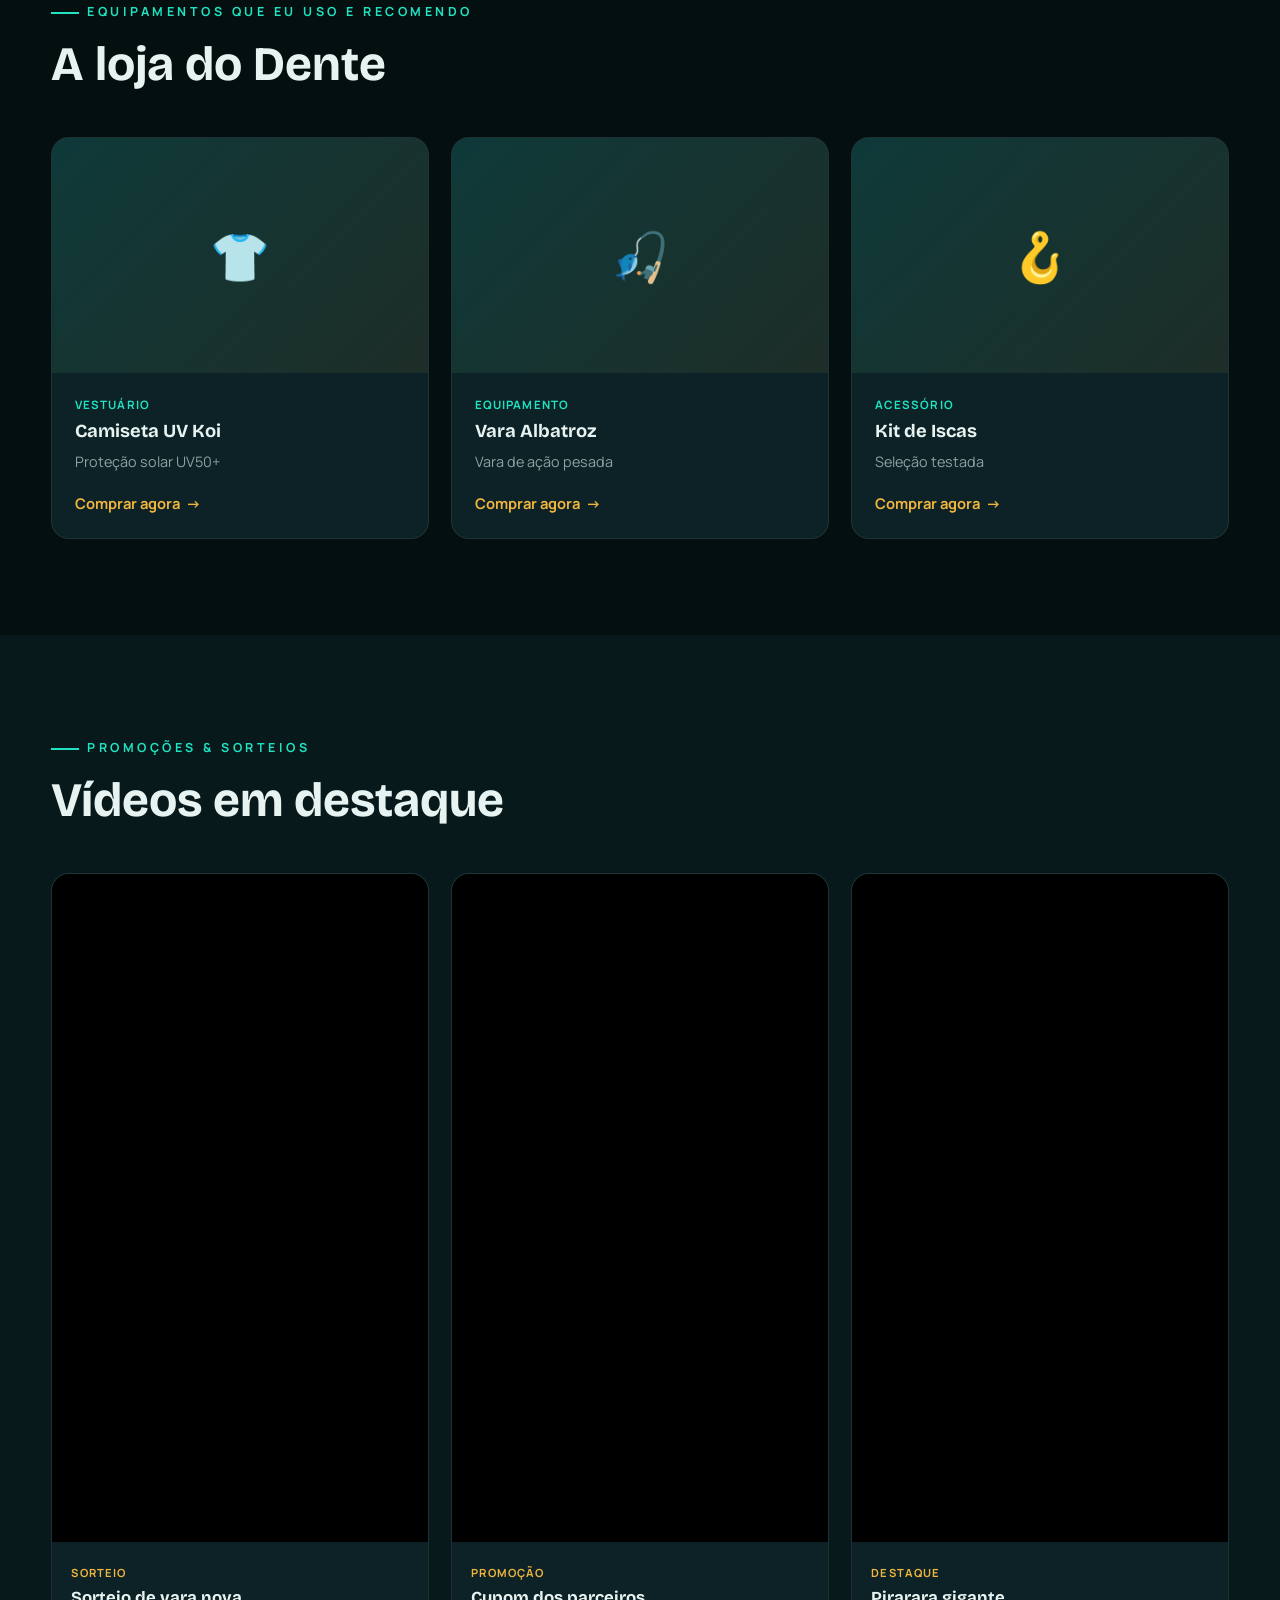
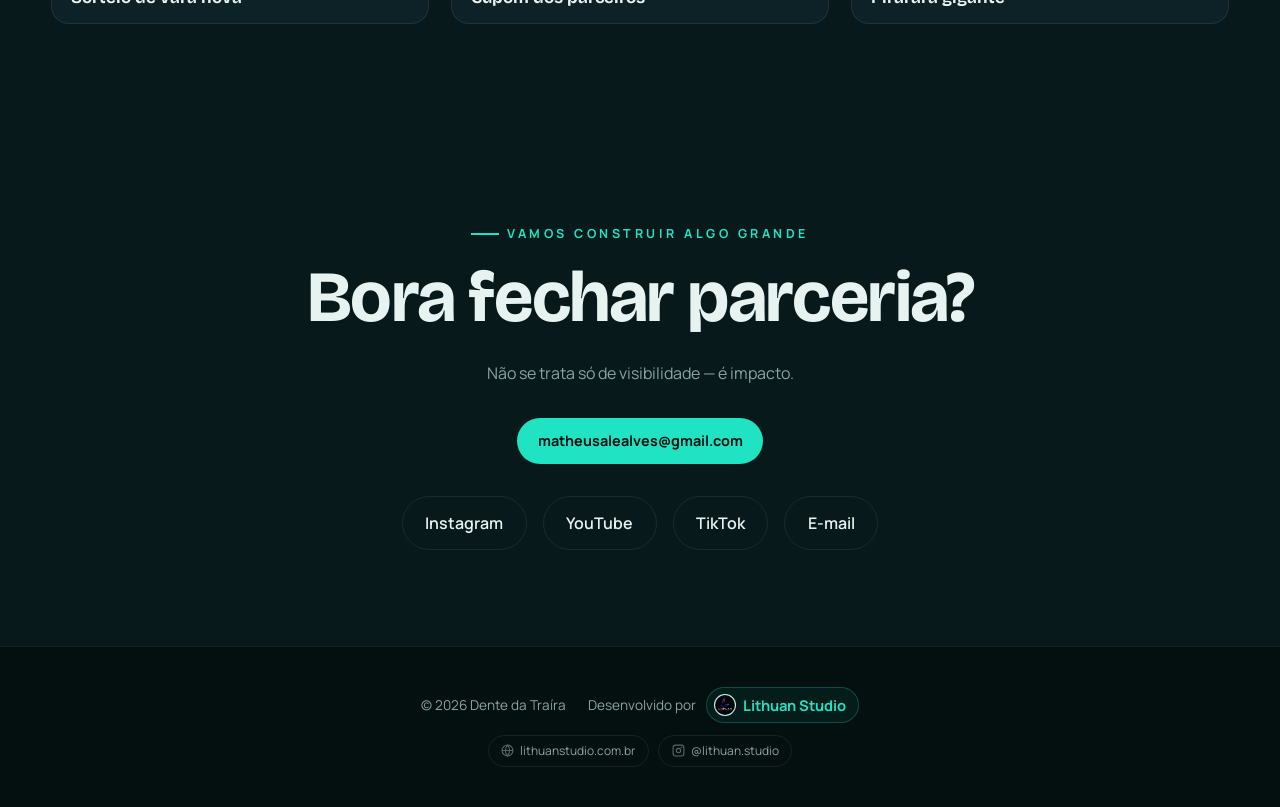
==== commit 1309edaa: "Refactor index.html: Remove Time section, add carousel Removed the 'Time' section and added a carous" ====
--- a/index.html
+++ b/index.html
@@ -27,7 +27,6 @@
       <nav class="menu" id="menu">
         <a href="#sobre">História</a>
         <a href="#metricas">Métricas</a>
-        <a href="#time">Time</a>
         <a href="#criadouro">Criadouro</a>
         <a href="#parceiros">Parceiros</a>
         <a href="#loja">Loja</a>
@@ -169,24 +168,7 @@
   </section>
 
   <!-- ==========================================
-       👥 TIME - Equipe
-       ========================================== -->
-  <section id="time" class="alt">
-    <div class="wrap">
-      <div class="section-head reveal">
-        <span class="kicker">Quem está junto</span>
-        <h2>O time de pesca</h2>
-      </div>
-      <div class="cards grid-3">
-        <div class="card reveal"><div class="icon">🎣</div><h3>Matheus Alexandre</h3><p>Fundador, pescador e criador de todo o conteúdo.</p></div>
-        <div class="card reveal"><div class="icon">🎥</div><h3>Captação & Edição</h3><p>Responsáveis por transformar cada expedição em conteúdo visual.</p></div>
-        <div class="card reveal"><div class="icon">🐟</div><h3>Manejo & Criadouro</h3><p>Cuidado diário com as espécies — alimentação e saúde.</p></div>
-      </div>
-    </div>
-  </section>
-
-  <!-- ==========================================
-       🐠 CRIADOURO - Galeria
+       🐠 CRIADOURO - Carrossel de fotos
        ========================================== -->
   <section id="criadouro">
     <div class="wrap">
@@ -194,12 +176,18 @@
         <span class="kicker">O lugar onde tudo vive</span>
         <h2>Um ecossistema vivo com 38+ espécies</h2>
       </div>
-      <div class="gallery">
-        <img src="assets/pacugrande.png" alt="Pacu" style="border-radius:14px;width:100%;height:100%;object-fit:cover;" class="reveal" />
-        <div class="tile reveal">🐟 Pirarara</div>
-        <div class="tile reveal">🎣 Tucunaré</div>
-        <div class="tile reveal">🐡 Tanque 01</div>
-      </div>
+      <div class="carrossel-container">
+        <button class="carrossel-btn prev" id="btnPrev" onclick="mudarFoto(-1)">‹</button>
+        <div class="carrossel-main">
+          <img id="carrosselImg" src="assets/pacugrande.png" alt="Ecossistema" class="reveal" />
+          <div class="carrossel-info">
+            <span class="carrossel-titulo" id="carrosselTitulo">Pacu Grande</span>
+            <span class="carrossel-contador"><span id="contadorAtual">1</span> / <span id="contadorTotal">8</span></span>
+          </div>
+        </div>
+        <button class="carrossel-btn next" id="btnNext" onclick="mudarFoto(1)">›</button>
+      </div>
+      <div class="carrossel-dots" id="carrosselDots"></div>
     </div>
   </section>
 
@@ -328,4 +316,4 @@
   <script src="script.js"></script>
 
 </body>
-</html>+</html>
--- a/style.css
+++ b/style.css
@@ -141,10 +141,29 @@
 .card p{color:var(--muted);font-size:.95rem;}
 .card .icon{width:48px;height:48px;border-radius:12px;display:grid;place-items:center;background:rgba(31,227,194,.12);color:var(--aqua);margin-bottom:1.1rem;font-size:1.4rem;}
 
-/* ---- GALERIA ---- */
+/* ---- GALERIA/CARROSSEL ---- */
 .gallery{display:grid;grid-template-columns:repeat(4,1fr);gap:.8rem;}
 .gallery .tile{aspect-ratio:1;border-radius:14px;border:1px solid var(--line);background:linear-gradient(135deg,rgba(31,227,194,.1),rgba(240,181,61,.06));display:grid;place-items:center;color:var(--text);font-size:2rem;text-align:center;padding:.5rem;transition:.3s;font-weight:600;}
 .gallery .tile:hover{transform:scale(1.05);border-color:var(--aqua);}
+
+
+/* Carrossel */
+.carrossel-container{position:relative;display:flex;align-items:center;gap:1.5rem;margin-bottom:1.5rem;}
+.carrossel-main{flex:1;position:relative;border-radius:var(--radius);overflow:hidden;aspect-ratio:4/3;background:#000;max-width:1000px;margin:0 auto;}
+.carrossel-main img{width:100%;height:100%;object-fit:contain;display:block;background:#000;}
+.carrossel-info{position:absolute;bottom:0;left:0;right:0;background:linear-gradient(to top,rgba(0,0,0,.8),transparent);padding:2rem 1.5rem 1.5rem;display:flex;justify-content:space-between;align-items:flex-end;}
+.carrossel-titulo{font-size:1.1rem;font-weight:600;color:var(--text);}
+.carrossel-contador{font-size:.8rem;color:var(--muted);}
+.carrossel-btn{position:absolute;top:50%;transform:translateY(-50%);width:50px;height:50px;border-radius:50%;background:rgba(31,227,194,.2);border:1px solid rgba(31,227,194,.4);color:var(--aqua);font-size:1.8rem;cursor:pointer;transition:.3s;display:flex;align-items:center;justify-content:center;z-index:1;}
+.carrossel-btn:hover{background:rgba(31,227,194,.4);transform:translateY(-50%) scale(1.1);}
+.carrossel-btn.prev{left:-60px;}
+.carrossel-btn.next{right:-60px;}
+.carrossel-dots{display:flex;gap:.6rem;justify-content:center;flex-wrap:wrap;}
+.carrossel-dot{width:10px;height:10px;border-radius:50%;background:rgba(31,227,194,.2);border:1px solid rgba(31,227,194,.3);cursor:pointer;transition:.3s;}
+.carrossel-dot.active{background:var(--aqua);border-color:var(--aqua);}
+.carrossel-dot:hover{background:rgba(31,227,194,.5);}
+@media(max-width:900px){.carrossel-btn.prev{left:-40px;}.carrossel-btn.next{right:-40px;}.carrossel-btn{width:42px;height:42px;font-size:1.4rem;}}
+@media(max-width:700px){.carrossel-container{gap:.8rem;}.carrossel-btn.prev{left:5px;}.carrossel-btn.next{right:5px;}}
 
 /* ---- PARCEIROS ---- */
 .sponsors{display:flex;flex-wrap:wrap;gap:1.2rem;justify-content:center;}
